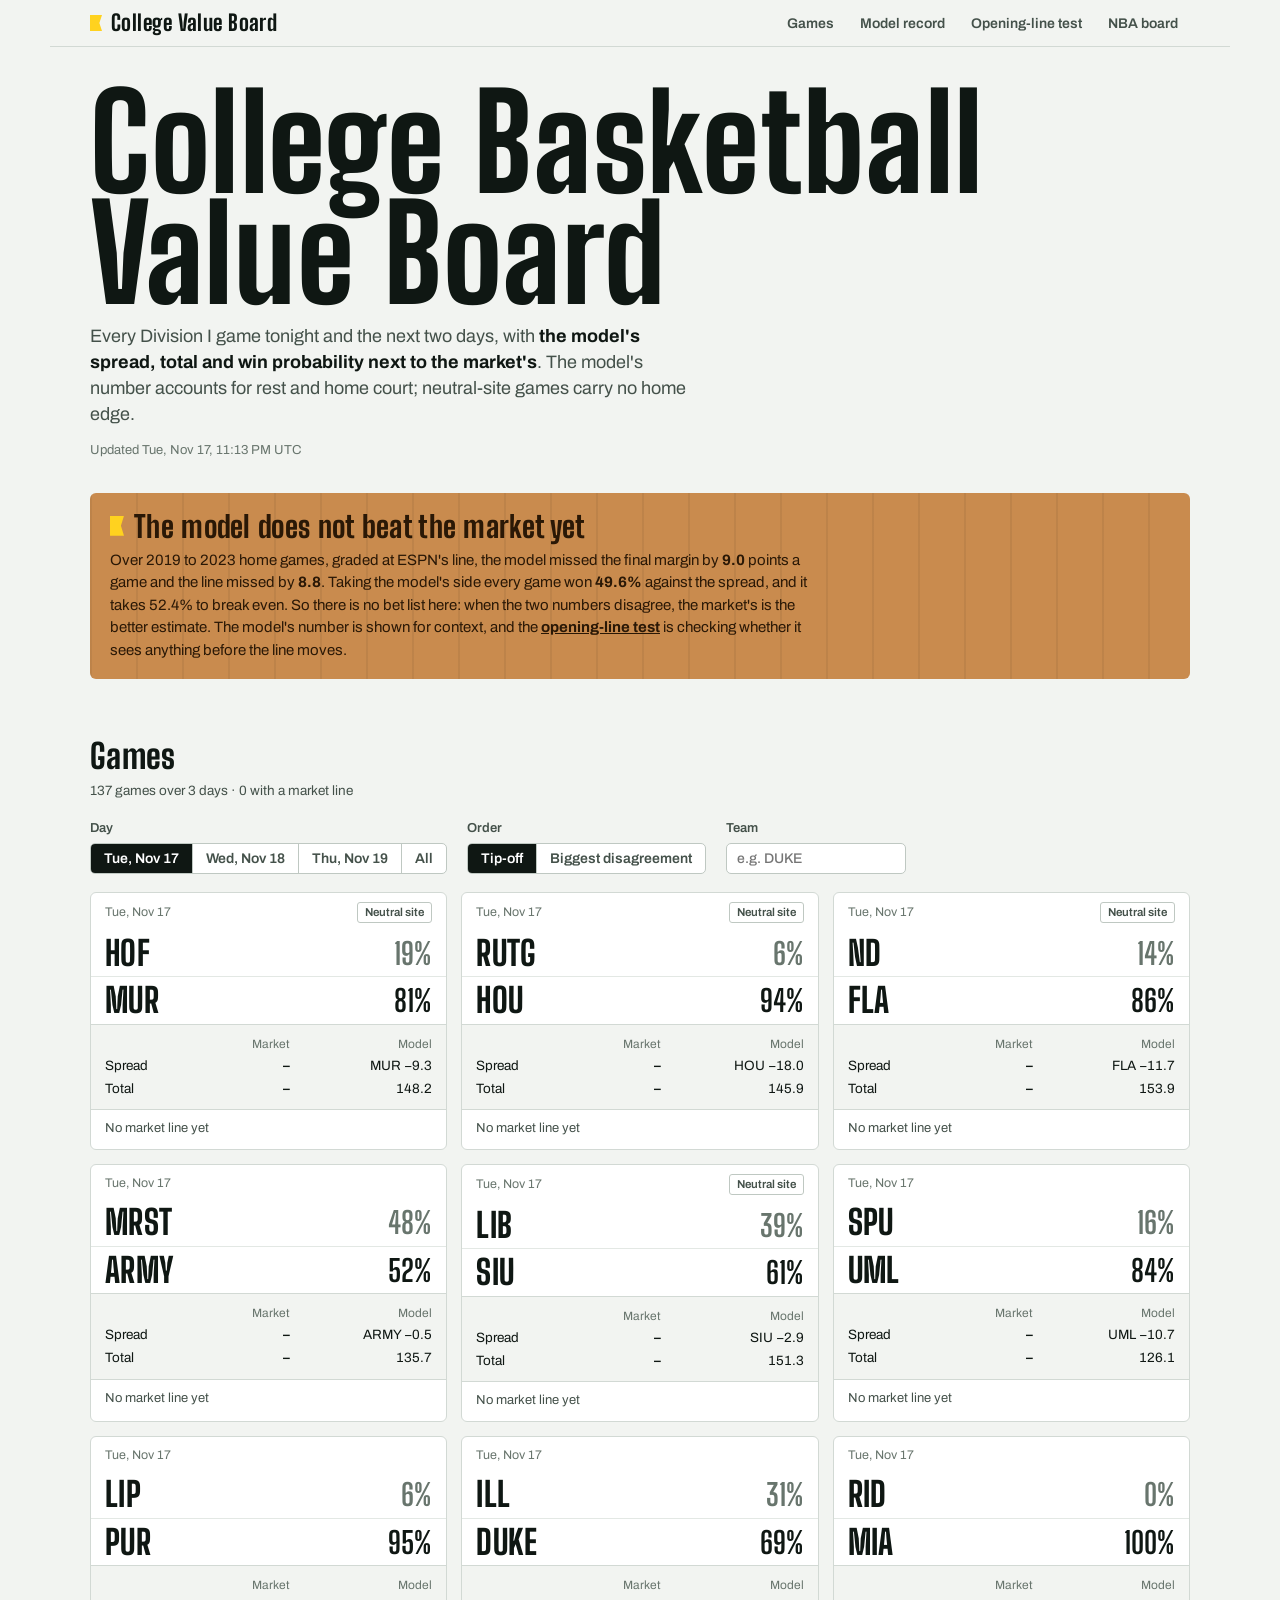
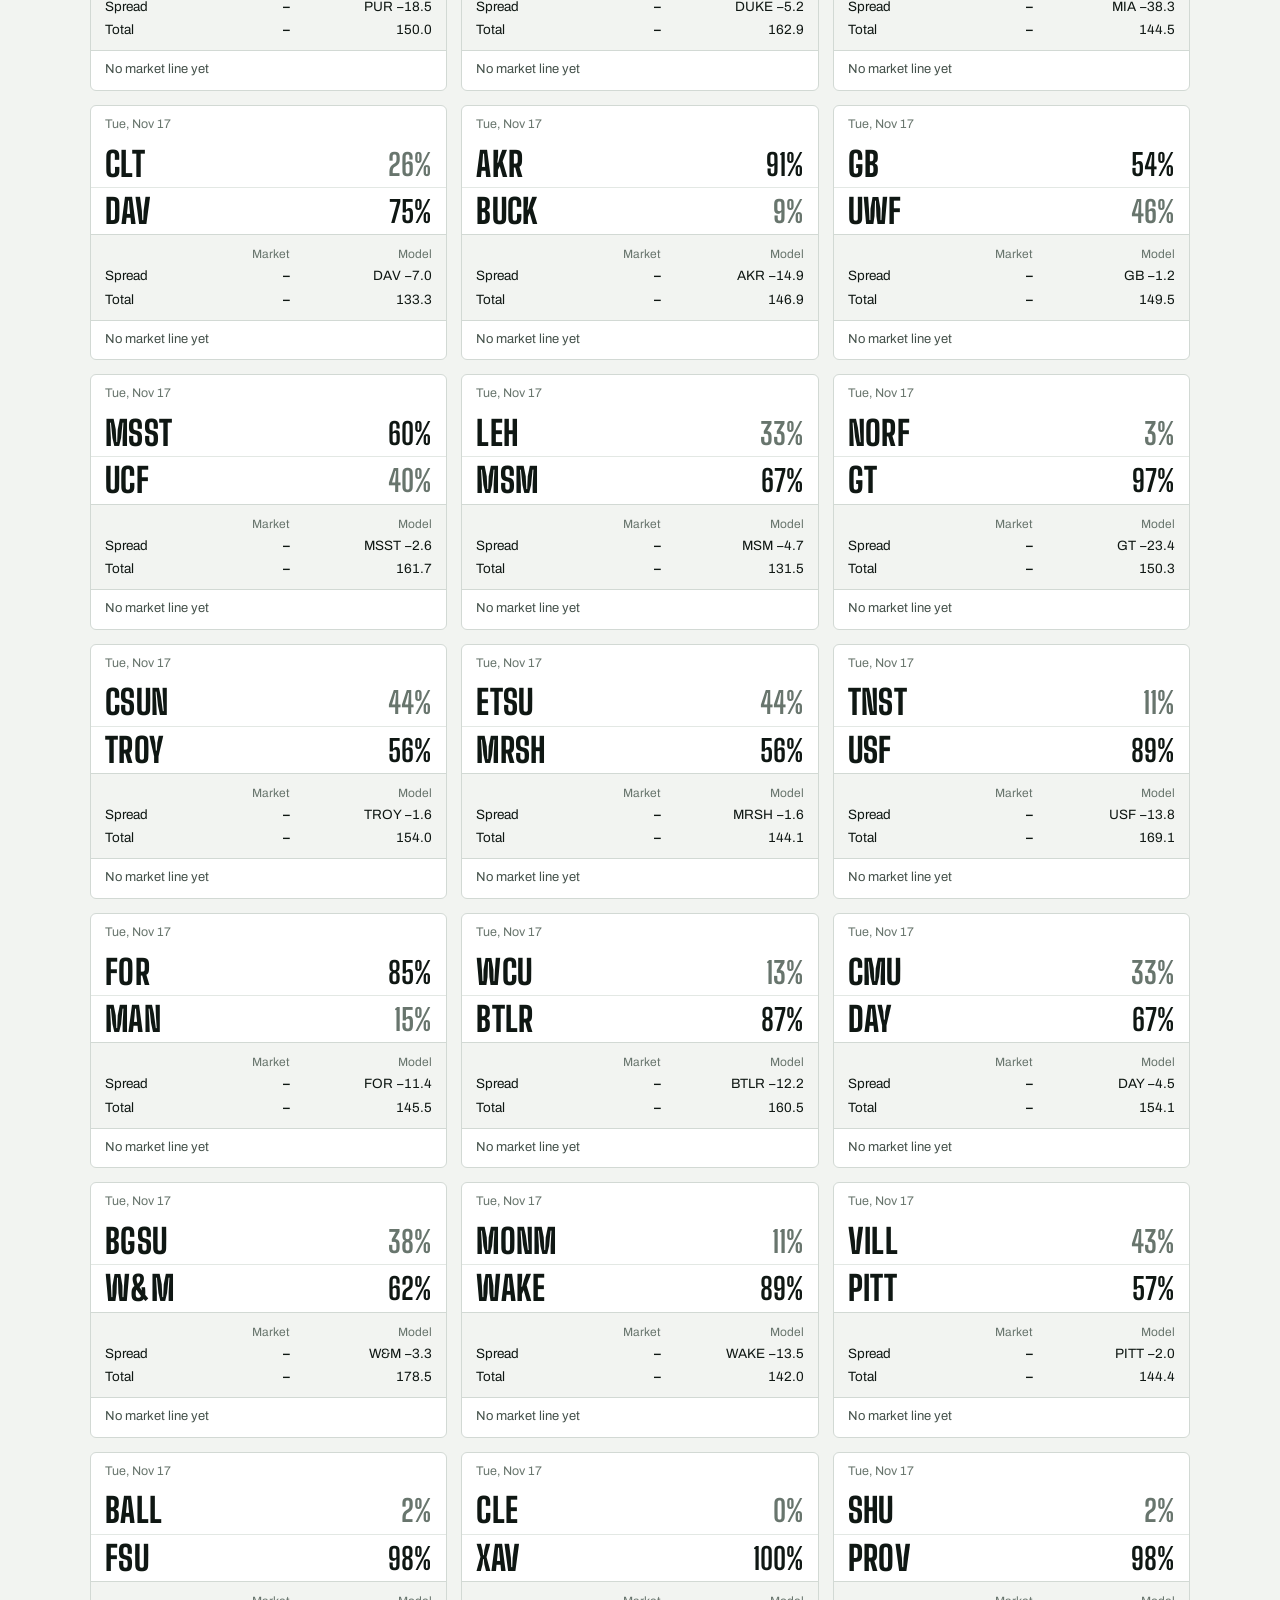
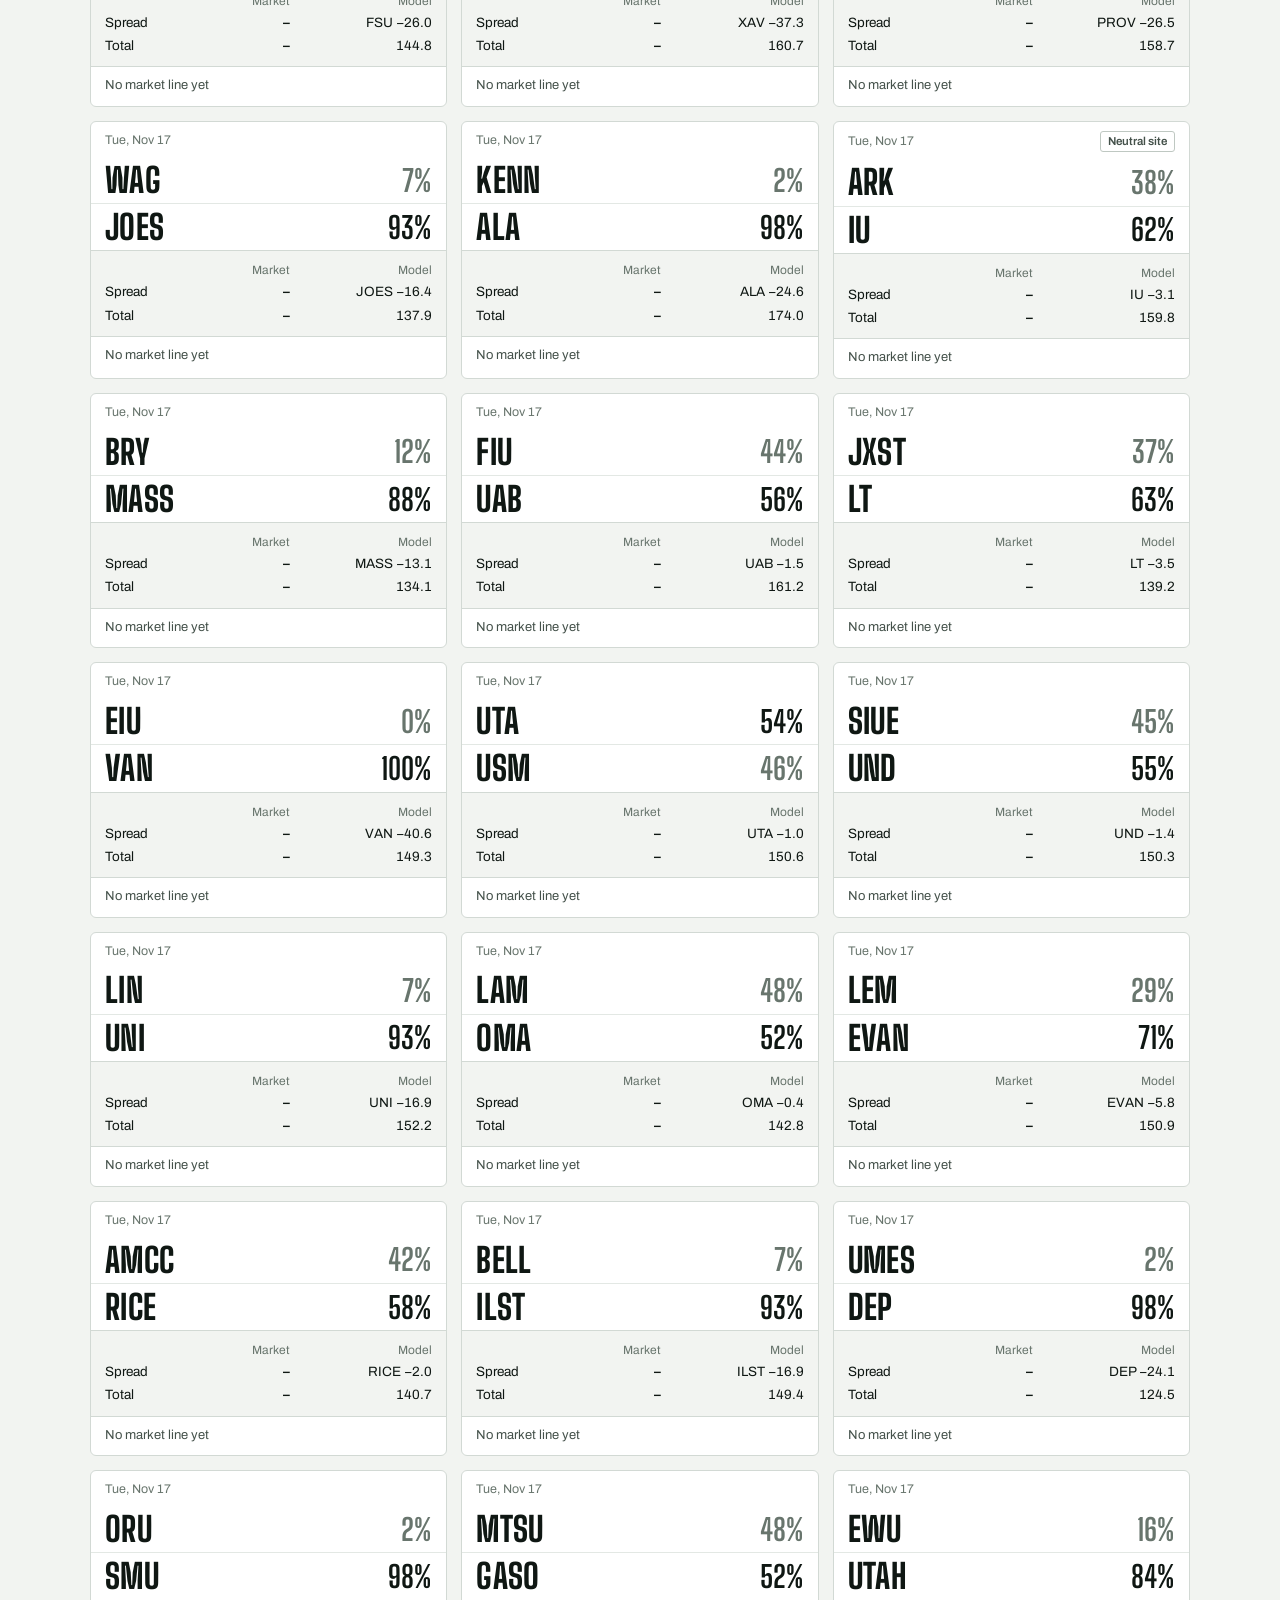
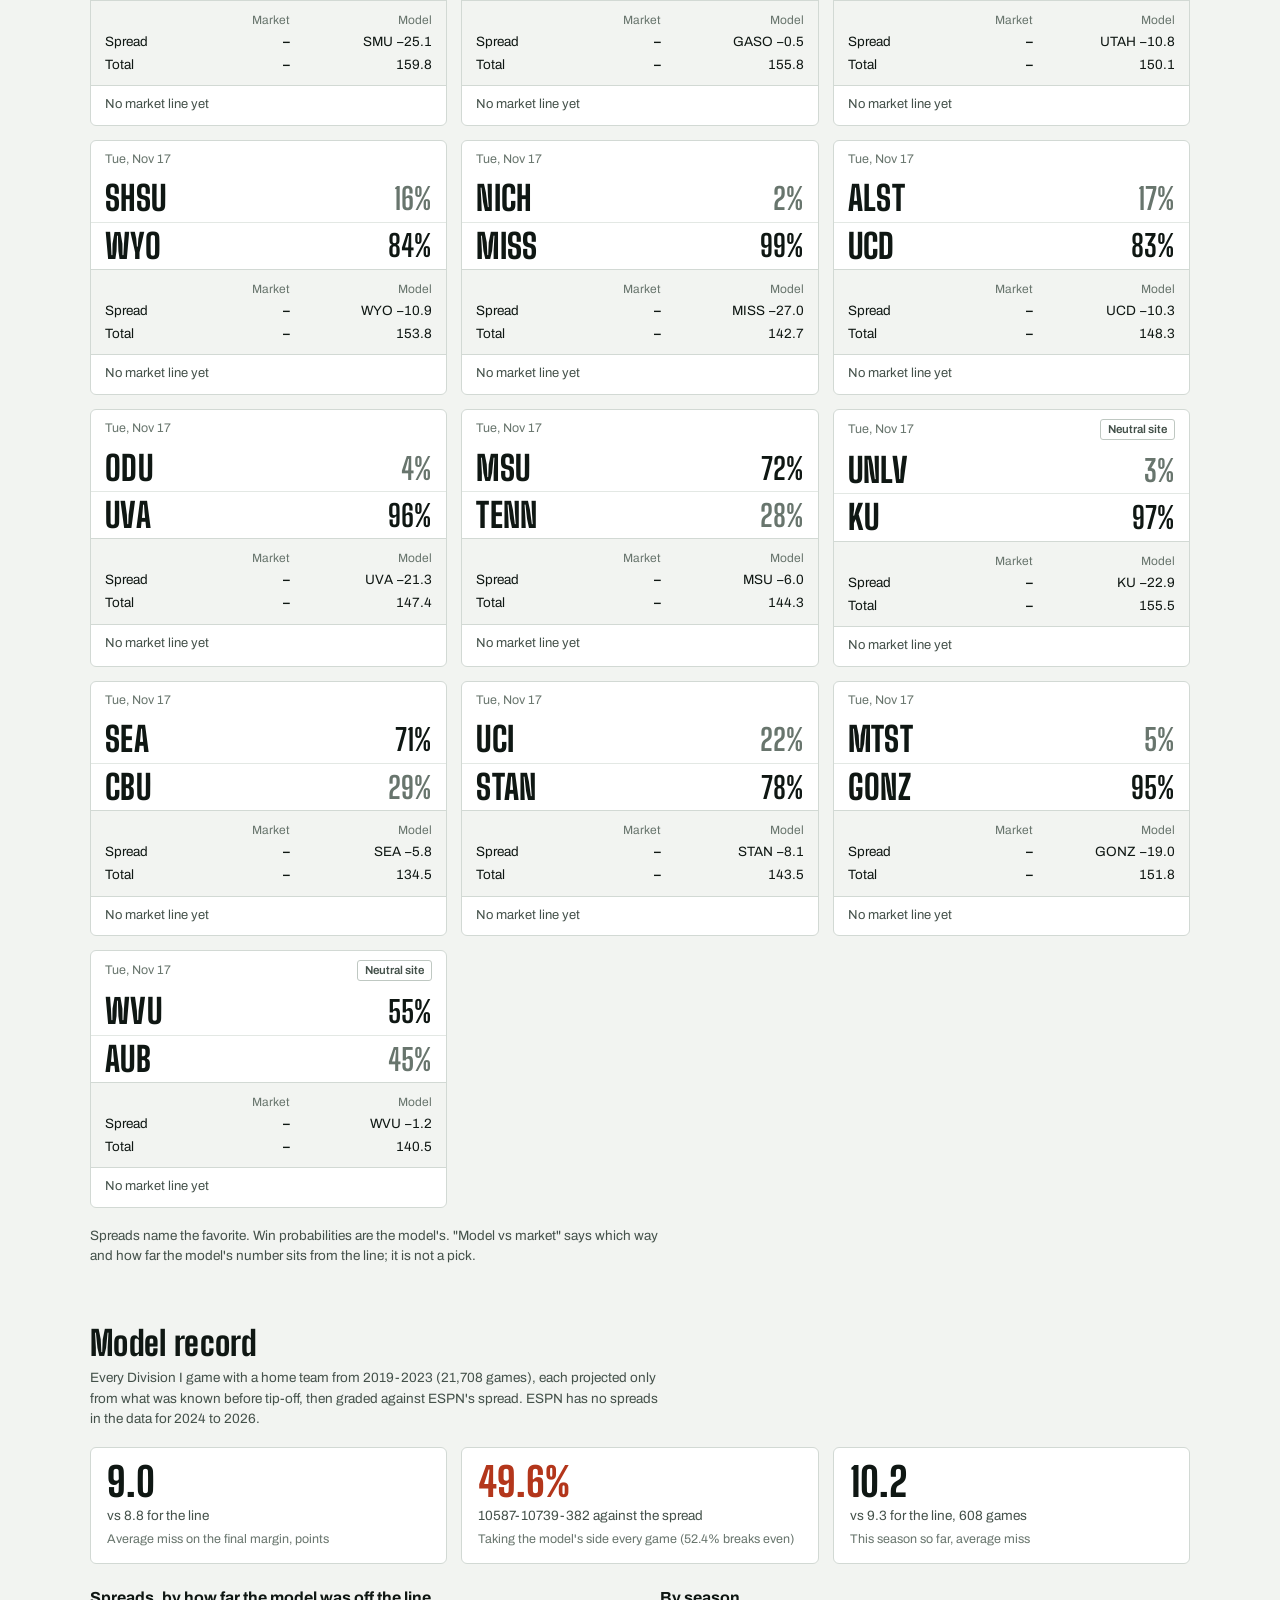
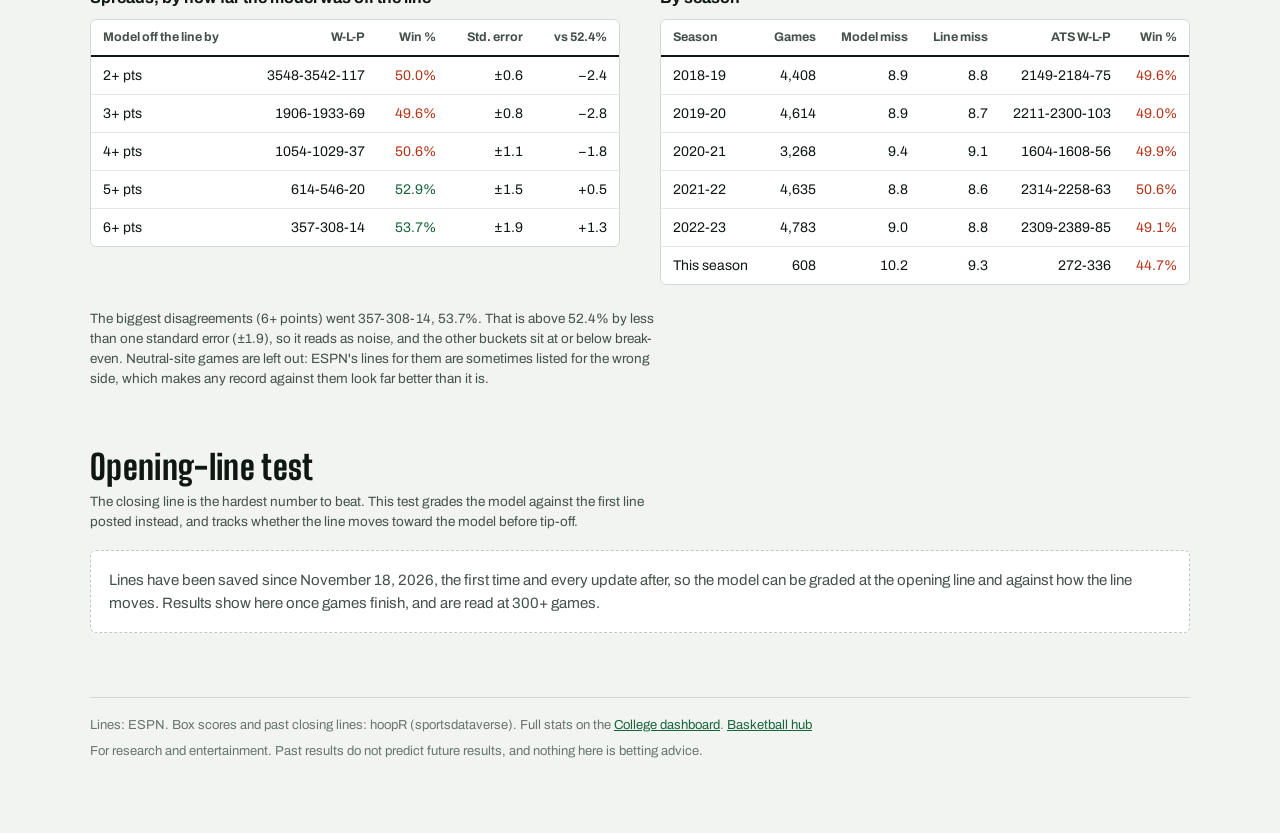
==== docs/cbb/index.html @ a55aab4a "Add the basketball value board: hub plus NBA and college boards Built from the model feeds, backtest" ====
<!doctype html>
<html lang="en">
<head>
<meta charset="utf-8">
<meta name="viewport" content="width=device-width, initial-scale=1, viewport-fit=cover">
<title>College Basketball Value Board</title>
<meta name="description" content="Every Division I game tonight and the next two days, with the model's spread, total and win probability next to the market's, and a graded record of how the model has done.">
<link rel="preconnect" href="https://fonts.googleapis.com">
<link rel="preconnect" href="https://fonts.gstatic.com" crossorigin>
<link rel="stylesheet" href="https://fonts.googleapis.com/css2?family=Archivo:wdth,wght@62..125,400..800&family=Big+Shoulders+Display:wght@500..900&display=swap">
<link rel="stylesheet" href="../board.css">
</head>
<body>
<div class="wrap">
  <div class="bar">
    <a class="brand" href="../../"><i aria-hidden="true"></i>College Value Board</a>
    <nav class="sections" aria-label="Sections"><ul>
      <li><a href="#games">Games</a></li>
      
      <li><a href="#model">Model record</a></li>
      <li><a href="#openers">Opening-line test</a></li>
      <li><a href="../nba/">NBA board</a></li>
    </ul></nav>
  </div>

  <header class="top">
    <h1>College Basketball<br>Value Board</h1>
    <p class="lede">Every Division I game tonight and the next two days, with <strong>the model's spread, total and win probability next to the market's</strong>. The model's number accounts for rest and home court; neutral-site games carry no home edge.</p>
    <p class="stamp" id="stamp"></p>
  </header>

  <main>
  <aside class="caveat" aria-labelledby="cv-h">
    <h2 id="cv-h">The model does not beat the market yet</h2>
    <p>Over 2019 to 2023 home games, graded at ESPN's line, the model missed the final margin by <b id="cv-model">–</b> points a game and the line missed by <b id="cv-close">–</b>. Taking the model's side every game won <b id="cv-ats">–</b> against the spread, and it takes 52.4% to break even. So there is no bet list here: when the two numbers disagree, the market's is the better estimate. The model's number is shown for context, and the <a href="#openers">opening-line test</a> is checking whether it sees anything before the line moves.</p>
  </aside>

  <section id="games">
    <div class="section-head">
      <h2>Games</h2>
      <p class="counts" id="games-counts"></p>
    </div>
    <div class="filters">
      <div class="field-label">Day<div class="seg" id="day-seg"></div></div>
      <div class="field-label">Order<div class="seg" id="sort-seg"><button type="button" data-sort="time">Tip-off</button><button type="button" data-sort="gap">Biggest disagreement</button></div></div>
      <label class="field-label">Team<input class="search" id="team-q" type="search" placeholder="e.g. DUKE" autocomplete="off"></label>
    </div>
    <div id="games-body"><p class="empty">Loading…</p></div>
    <p class="note">Spreads name the favorite. Win probabilities are the model's. "Model vs market" says which way and how far the model's number sits from the line; it is not a pick.</p>
  </section>

  <section id="model">
    <div class="section-head"><h2>Model record</h2><p class="note" id="model-lede"></p></div>
    <div id="model-body"></div>
  </section>

  <section id="openers">
    <div class="section-head"><h2>Opening-line test</h2><p class="note">The closing line is the hardest number to beat. This test grades the model against the first line posted instead, and tracks whether the line moves toward the model before tip-off.</p></div>
    <div id="openers-body"></div>
  </section>
  </main>

  <footer class="site">
    <p>Lines: ESPN. Box scores and past closing lines: hoopR (sportsdataverse). Full stats on the <a href="https://rhyman7.github.io/cbb/">College dashboard</a>. <a href="https://rhyman7.github.io/basketball/">Basketball hub</a></p>
    <p>For research and entertainment. Past results do not predict future results, and nothing here is betting advice.</p>
  </footer>
</div>
<script>window.LEAGUE = "cbb";</script>
<script src="../board.js"></script>
</body>
</html>
---- docs/board.css ----
/* Basketball value boards. Same tokens, type and layout as the football value boards
   (rhyman7/fb-value-board site/template.html), with the hardwood standing in for the turf. */
:root {
  --page: #f2f4f1;  --surface: #ffffff;  --raised: #e7ebe7;
  --ink: #0f1713;   --ink-2: #44514a;    --ink-3: #68756d;
  --grid: #e3e8e4;  --axis: #bfc8c2;     --rule: #d2d9d4;
  --flag: #ffd21f;  --flag-ink: #241d00; --link: #17643b;
  --wood: #c98b4e;  --wood-ink: #2a1806;
  --good: #17643b;  --bad: #b3361b;
  --focus: #17643b;
  --display: "Big Shoulders Display", "Archivo", "Arial Narrow", sans-serif;
  --sans: "Archivo", "Helvetica Neue", Arial, system-ui, sans-serif;
  --gutter: clamp(16px, 4vw, 40px);
}
@media (prefers-color-scheme: dark) {
  :root:not([data-theme="light"]) {
    --page: #0a0e0c;  --surface: #121815;  --raised: #1d2621;
    --ink: #eef3ef;   --ink-2: #b3bfb8;    --ink-3: #85938b;
    --grid: #222c26;  --axis: #3a463f;     --rule: #29342d;
    --flag: #ffd21f;  --flag-ink: #241d00; --link: #74d19b;
    --wood: #a86f38;  --wood-ink: #1c0f03;
    --good: #74d19b;  --bad: #f08a6c;
    --focus: #ffd21f;
    color-scheme: dark;
  }
}
:root[data-theme="dark"] {
  --page: #0a0e0c;  --surface: #121815;  --raised: #1d2621;
  --ink: #eef3ef;   --ink-2: #b3bfb8;    --ink-3: #85938b;
  --grid: #222c26;  --axis: #3a463f;     --rule: #29342d;
  --flag: #ffd21f;  --flag-ink: #241d00; --link: #74d19b;
  --wood: #a86f38;  --wood-ink: #1c0f03;
  --good: #74d19b;  --bad: #f08a6c;
  --focus: #ffd21f;
  color-scheme: dark;
}
*, *::before, *::after { box-sizing: border-box; }
[hidden] { display: none !important; }
body { margin: 0; background: var(--page); color: var(--ink); font: 400 15px/1.5 var(--sans); -webkit-font-smoothing: antialiased; }
.wrap { max-width: 1180px; margin-inline: auto; padding-inline: var(--gutter); padding-block: 0 72px; }
h1, h2, h3, p, ol, ul, figure { margin: 0; }
a { color: var(--link); }
:focus-visible { outline: 2px solid var(--focus); outline-offset: 2px; border-radius: 3px; }

h1 { font: 800 clamp(56px, 12vw, 132px)/0.84 var(--display); letter-spacing: 0.005em; }
h2 { font: 800 34px/1 var(--display); letter-spacing: 0.01em; text-wrap: balance; }
h3 { font-size: 16px; line-height: 1.3; font-weight: 700; }
.lede { font-size: 18px; line-height: 1.45; max-width: 60ch; color: var(--ink-2); }
.lede strong { color: var(--ink); font-weight: 700; }
.note { font-size: 13.5px; line-height: 1.5; color: var(--ink-2); max-width: 72ch; }
.muted { color: var(--ink-3); }
.stamp { font-size: 13px; color: var(--ink-3); }

/* ---- top bar ---- */
.bar { position: sticky; top: env(safe-area-inset-top, 0px); z-index: 5; background: var(--page); border-bottom: 1px solid var(--rule);
  margin-inline: calc(-1 * var(--gutter)); padding-inline: var(--gutter); display: flex; align-items: stretch; justify-content: space-between; gap: 0 24px; flex-wrap: wrap; }
.brand { display: inline-flex; align-items: center; gap: 9px; padding-block: 12px; font: 800 22px/1 var(--display); letter-spacing: 0.02em; color: var(--ink); text-decoration: none; }
.brand i { width: 12px; height: 16px; background: var(--flag); display: block; clip-path: polygon(0 0, 100% 0, 78% 50%, 100% 100%, 0 100%); }
nav.sections { display: flex; overflow-x: auto; min-width: 0; max-width: 100%; }
@media (max-width: 760px) { nav.sections { flex: 1 1 100%; margin-inline: calc(-1 * var(--gutter)); padding-inline: calc(var(--gutter) - 12px); max-width: none; width: calc(100% + 2 * var(--gutter)); } }
nav.sections ul { list-style: none; display: flex; gap: 2px; padding: 0; margin: 0; white-space: nowrap; }
nav.sections a { display: flex; align-items: center; height: 100%; padding: 12px 12px 9px; color: var(--ink-2); text-decoration: none; font-weight: 600; font-size: 14px; border-bottom: 3px solid transparent; }
nav.sections a:hover { color: var(--ink); border-bottom-color: var(--axis); }

header.top { display: grid; gap: 14px; padding-block: 40px 4px; }
@media (max-width: 760px) { header.top { padding-top: 28px; } }

main { display: grid; grid-template-columns: minmax(0, 1fr); gap: 60px; padding-top: 28px; }
section { display: grid; grid-template-columns: minmax(0, 1fr); gap: 18px; scroll-margin-top: 64px; min-width: 0; }
.section-head { display: grid; gap: 8px; }

/* ---- the warning: the one loud element ---- */
.caveat { background: var(--wood); color: var(--wood-ink); border-radius: 6px; padding: 18px 20px; display: grid; gap: 8px;
  background-image: repeating-linear-gradient(90deg, rgb(0 0 0 / 0.06) 0 2px, transparent 2px 46px); }
.caveat h2 { font-size: 30px; display: flex; align-items: center; gap: 10px; }
.caveat h2::before { content: ""; width: 14px; height: 20px; background: var(--flag); clip-path: polygon(0 0, 100% 0, 78% 50%, 100% 100%, 0 100%); flex: none; }
.caveat p { font-size: 15px; line-height: 1.5; max-width: 78ch; }
.caveat a { color: inherit; font-weight: 700; }

/* ---- controls ---- */
.filters { display: flex; flex-wrap: wrap; gap: 12px 20px; align-items: end; }
.field-label { display: grid; gap: 4px; font-size: 13px; color: var(--ink-2); font-weight: 600; }
.seg { display: inline-flex; flex-wrap: wrap; border: 1px solid var(--axis); border-radius: 5px; overflow: hidden; background: var(--surface); }
.seg button { font: 600 14px var(--sans); color: var(--ink-2); background: transparent; border: 0; padding: 7px 13px; cursor: pointer; }
.seg button + button { border-left: 1px solid var(--axis); }
.seg button[aria-pressed="true"] { background: var(--ink); color: var(--surface); }
.seg button:hover:not([aria-pressed="true"]) { background: var(--raised); color: var(--ink); }
input.search { font: 500 14px var(--sans); color: var(--ink); background: var(--surface); border: 1px solid var(--axis); border-radius: 5px; padding: 7px 10px; width: 180px; }
.counts { font-size: 13.5px; color: var(--ink-2); }

/* ---- game cards, built like a score bug ---- */
.cards { display: grid; grid-template-columns: repeat(auto-fill, minmax(min(100%, 300px), 1fr)); gap: 14px; }
.bug { display: grid; align-content: start; background: var(--surface); border: 1px solid var(--rule); border-radius: 6px; overflow: hidden; }
.bug-top { display: flex; justify-content: space-between; align-items: center; gap: 8px; padding: 9px 14px 7px; font-size: 12.5px; color: var(--ink-3); }
.bug-team { display: grid; grid-template-columns: auto 1fr auto; align-items: center; column-gap: 11px; padding: 7px 14px; }
.bug-team + .bug-team { border-top: 1px solid var(--grid); }
.bug-team .code { font: 800 34px/0.95 var(--display); letter-spacing: 0.01em; }
.bug-team .rec { font-size: 13px; color: var(--ink-3); }
.bug-team .win { font: 700 30px/0.95 var(--display); color: var(--ink-3); font-variant-numeric: tabular-nums; }
.bug-team.fav .win { color: var(--ink); }
.bug-lines { display: grid; grid-template-columns: auto 1fr 1fr; gap: 3px 14px; font-size: 13.5px; font-variant-numeric: tabular-nums; padding: 10px 14px; border-top: 1px solid var(--rule); background: var(--page); }
.bug-lines .h { color: var(--ink-3); font-size: 12px; }
.bug-lines .r { text-align: right; } .bug-lines .b { font-weight: 700; }
.bug-foot { display: grid; gap: 4px; font-size: 13px; padding: 9px 14px 10px; border-top: 1px solid var(--rule); color: var(--ink-2); }
.bug-foot .out { color: var(--ink-3); }
.tag { display: inline-block; padding: 1px 7px; border: 1px solid var(--axis); border-radius: 3px; font-size: 11.5px; font-weight: 600; color: var(--ink-2); white-space: nowrap; }
.empty { padding: 18px; background: var(--surface); border: 1px dashed var(--axis); border-radius: 6px; color: var(--ink-2); }

/* ---- stat tiles ---- */
.tiles { display: grid; grid-template-columns: repeat(auto-fit, minmax(min(100%, 210px), 1fr)); gap: 14px; }
.tile { background: var(--surface); border: 1px solid var(--rule); border-radius: 6px; padding: 14px 16px; display: grid; gap: 4px; align-content: start; }
.tile b { font: 800 40px/1 var(--display); font-variant-numeric: tabular-nums; }
.tile .vs { font-size: 13.5px; color: var(--ink-2); }
.tile .lab { font-size: 12.5px; color: var(--ink-3); }
.below { color: var(--bad); } .above { color: var(--good); }

/* ---- tables ---- */
.tbl-wrap { overflow-x: auto; background: var(--surface); border: 1px solid var(--rule); border-radius: 6px; }
table { border-collapse: collapse; width: 100%; font-size: 14px; font-variant-numeric: tabular-nums; }
th, td { padding: 8px 12px; text-align: right; white-space: nowrap; }
th { font-size: 12.5px; font-weight: 700; color: var(--ink-2); border-bottom: 2px solid var(--ink); }
td { border-bottom: 1px solid var(--grid); }
tr:last-child td { border-bottom: 0; }
th:first-child, td:first-child { text-align: left; }
td.l, th.l { text-align: left; }
td.dim { color: var(--ink-3); }
td.team { font-weight: 700; }
.two { display: grid; grid-template-columns: repeat(auto-fit, minmax(min(100%, 440px), 1fr)); gap: 28px 40px; align-items: start; }
.two > div { display: grid; grid-template-columns: minmax(0, 1fr); gap: 10px; min-width: 0; }

footer.site { margin-top: 64px; padding-top: 18px; border-top: 1px solid var(--rule); display: grid; gap: 6px; font-size: 13px; color: var(--ink-3); }
#model-body, #openers-body, #ratings-body { display: grid; grid-template-columns: minmax(0, 1fr); gap: 24px; }
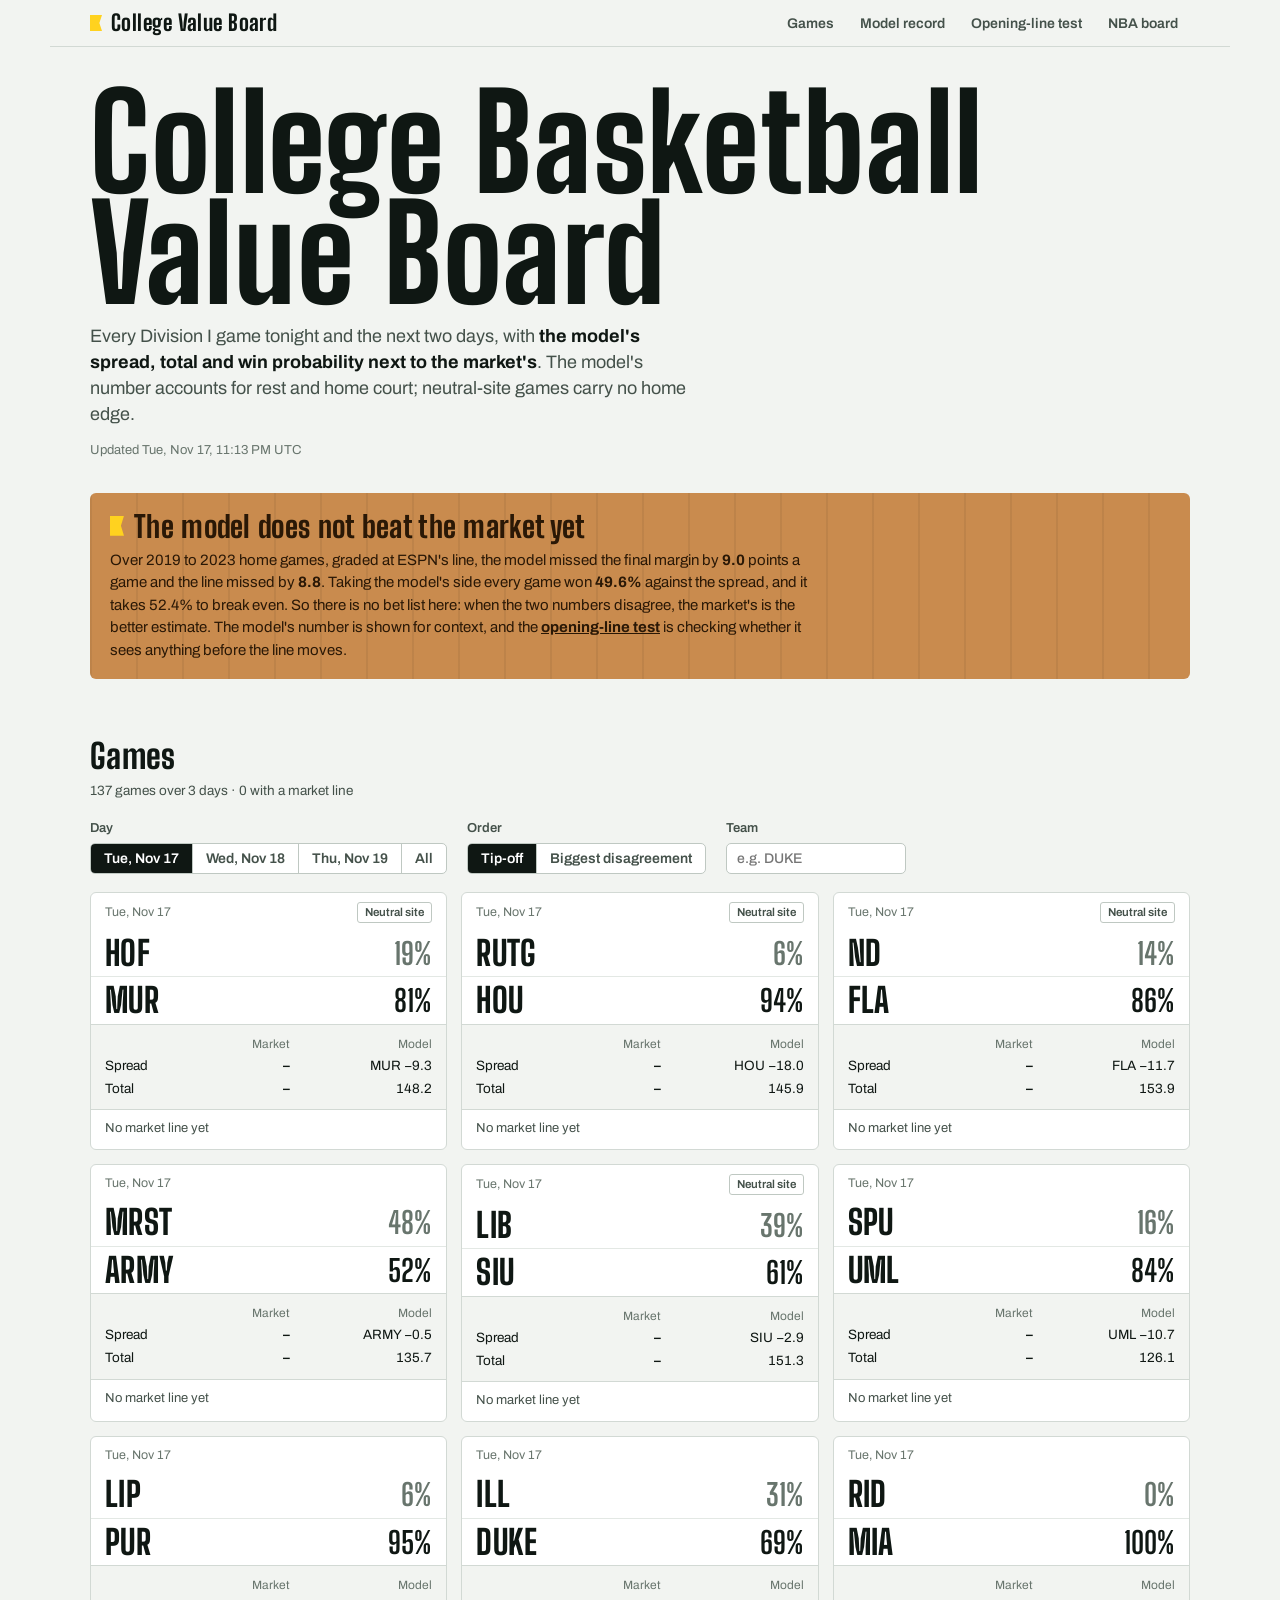
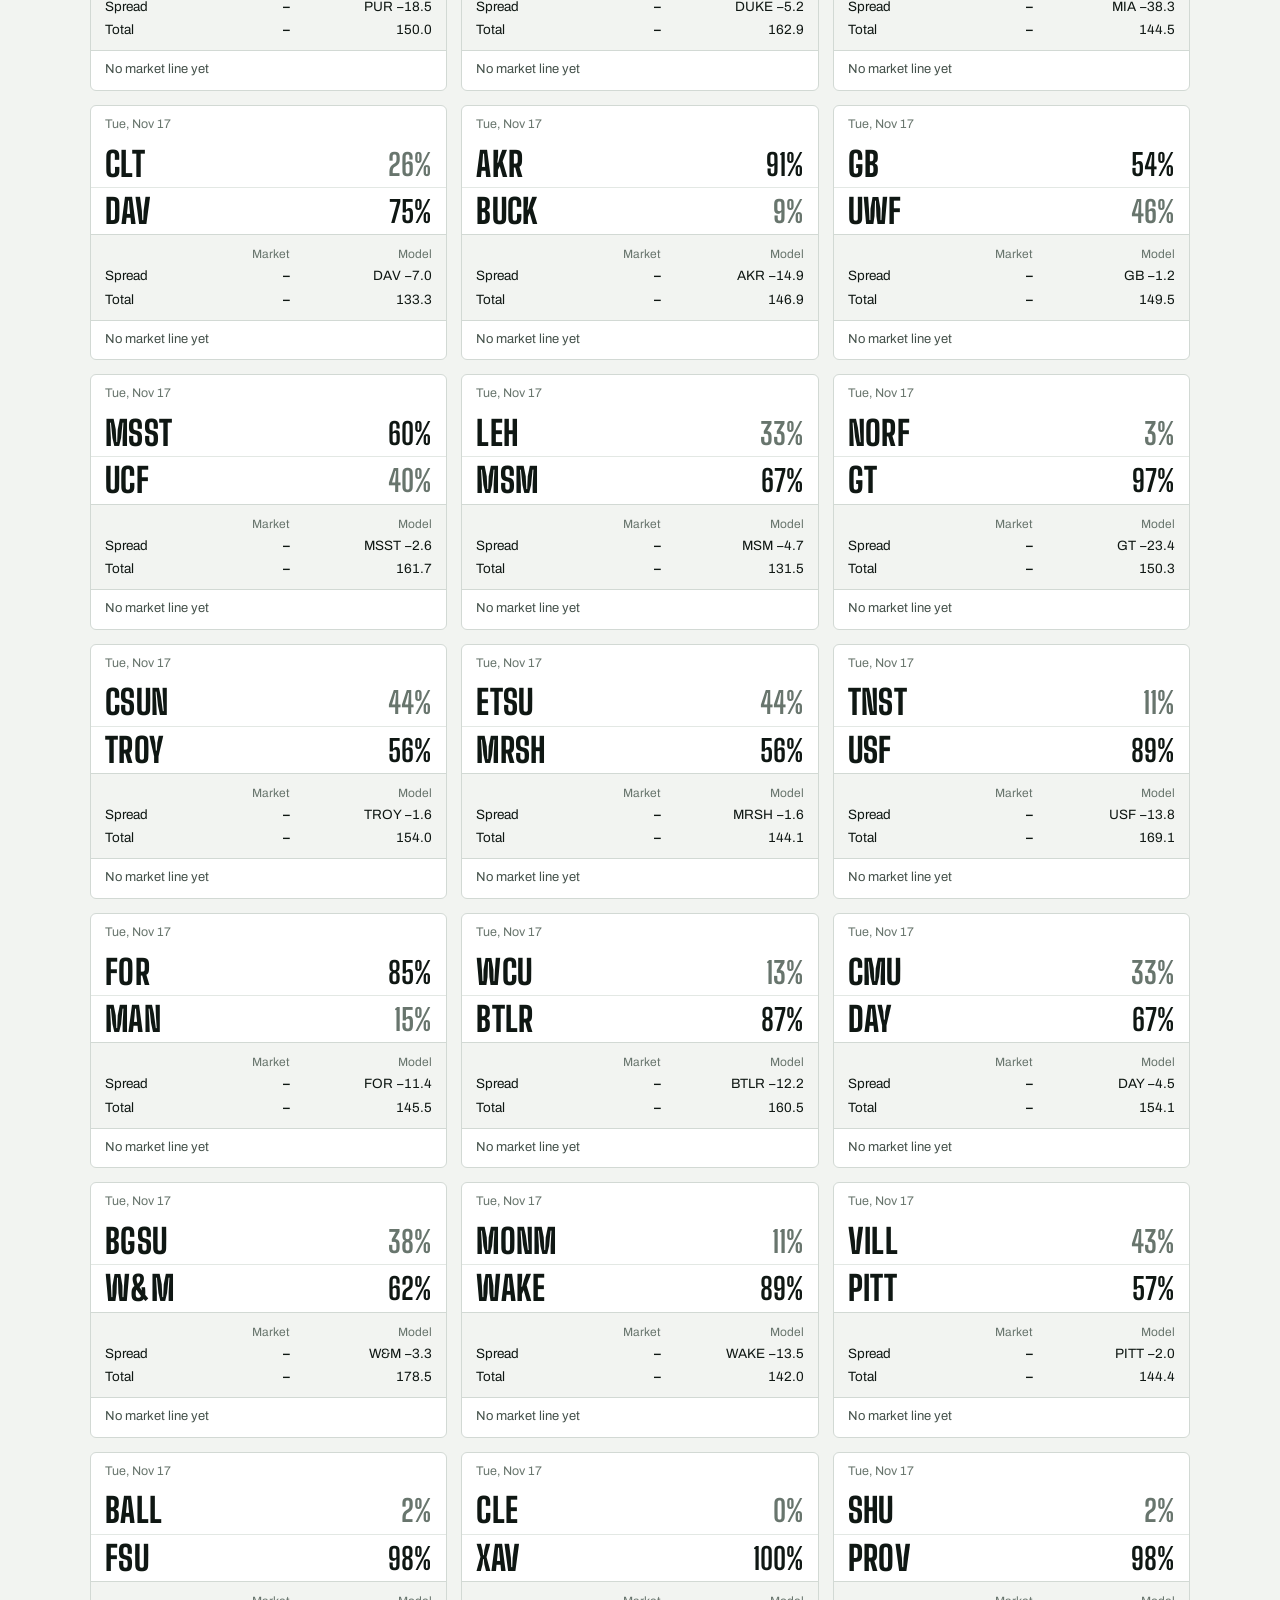
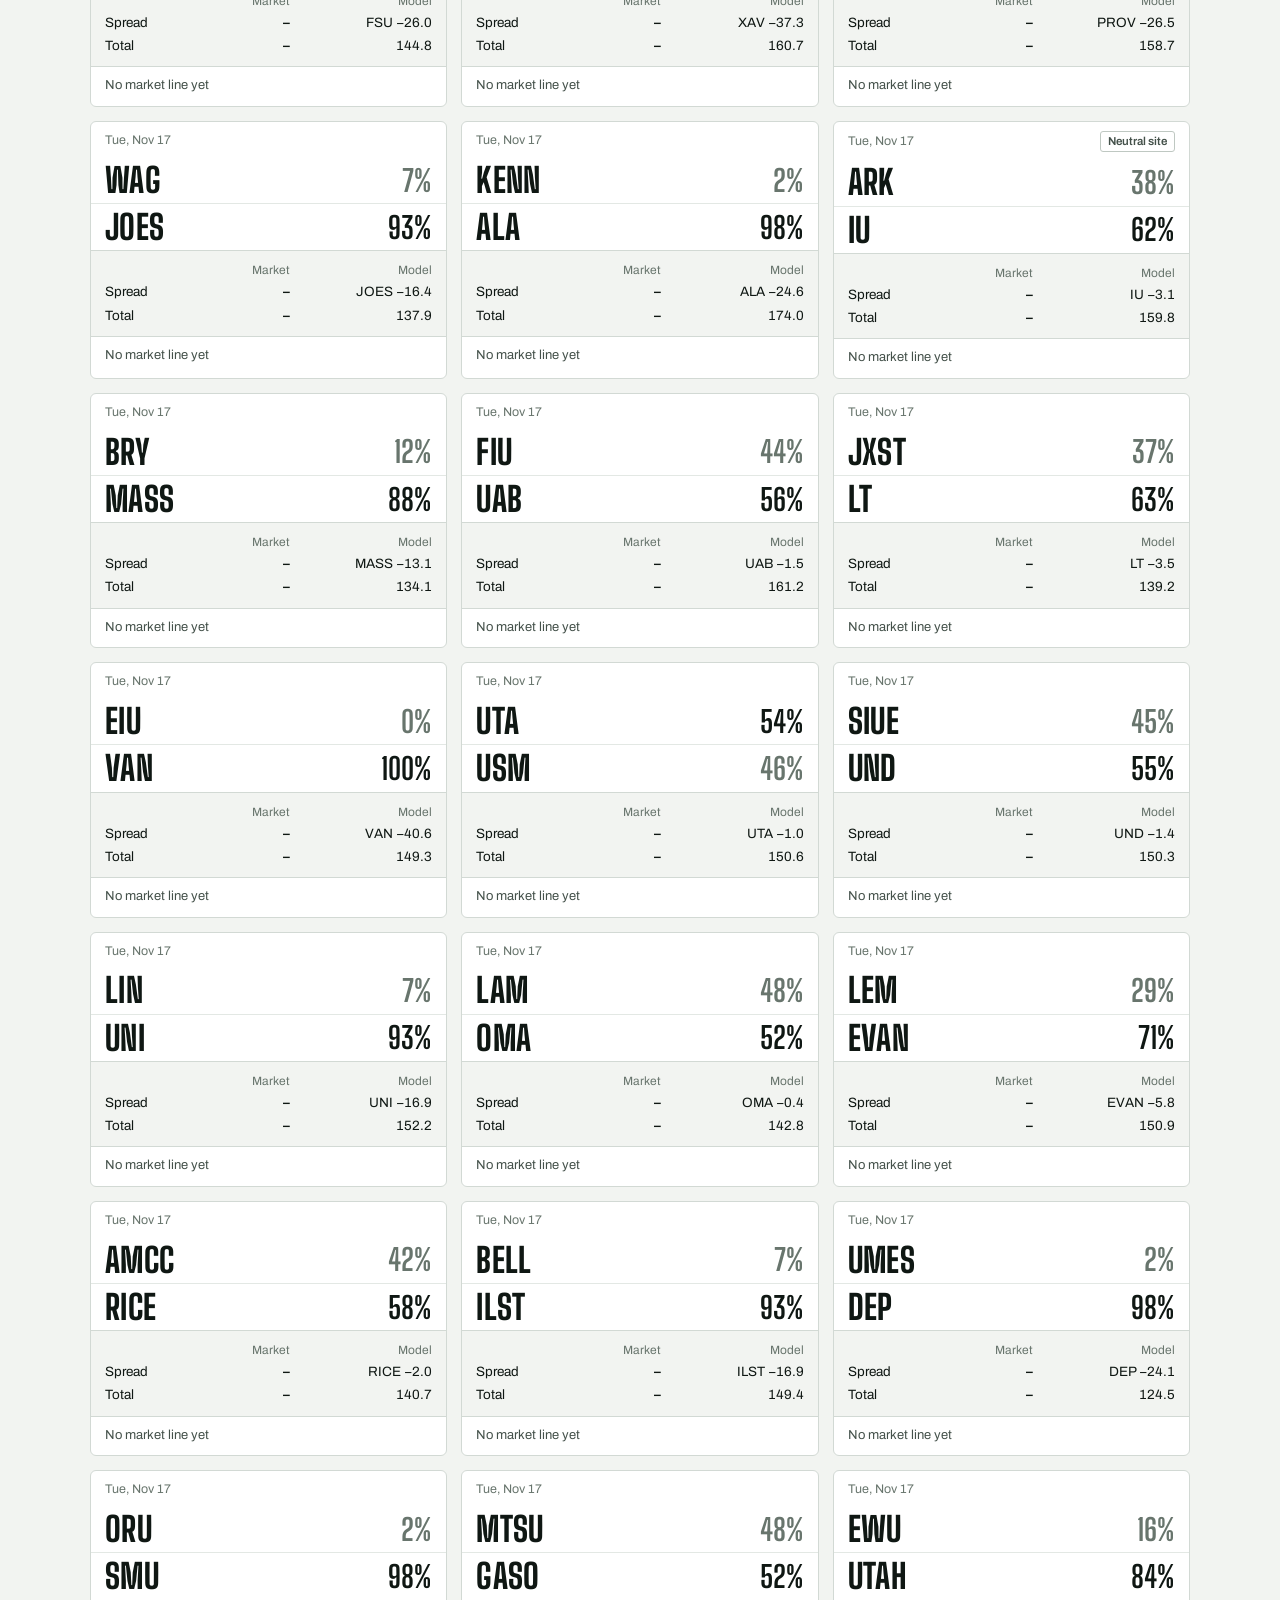
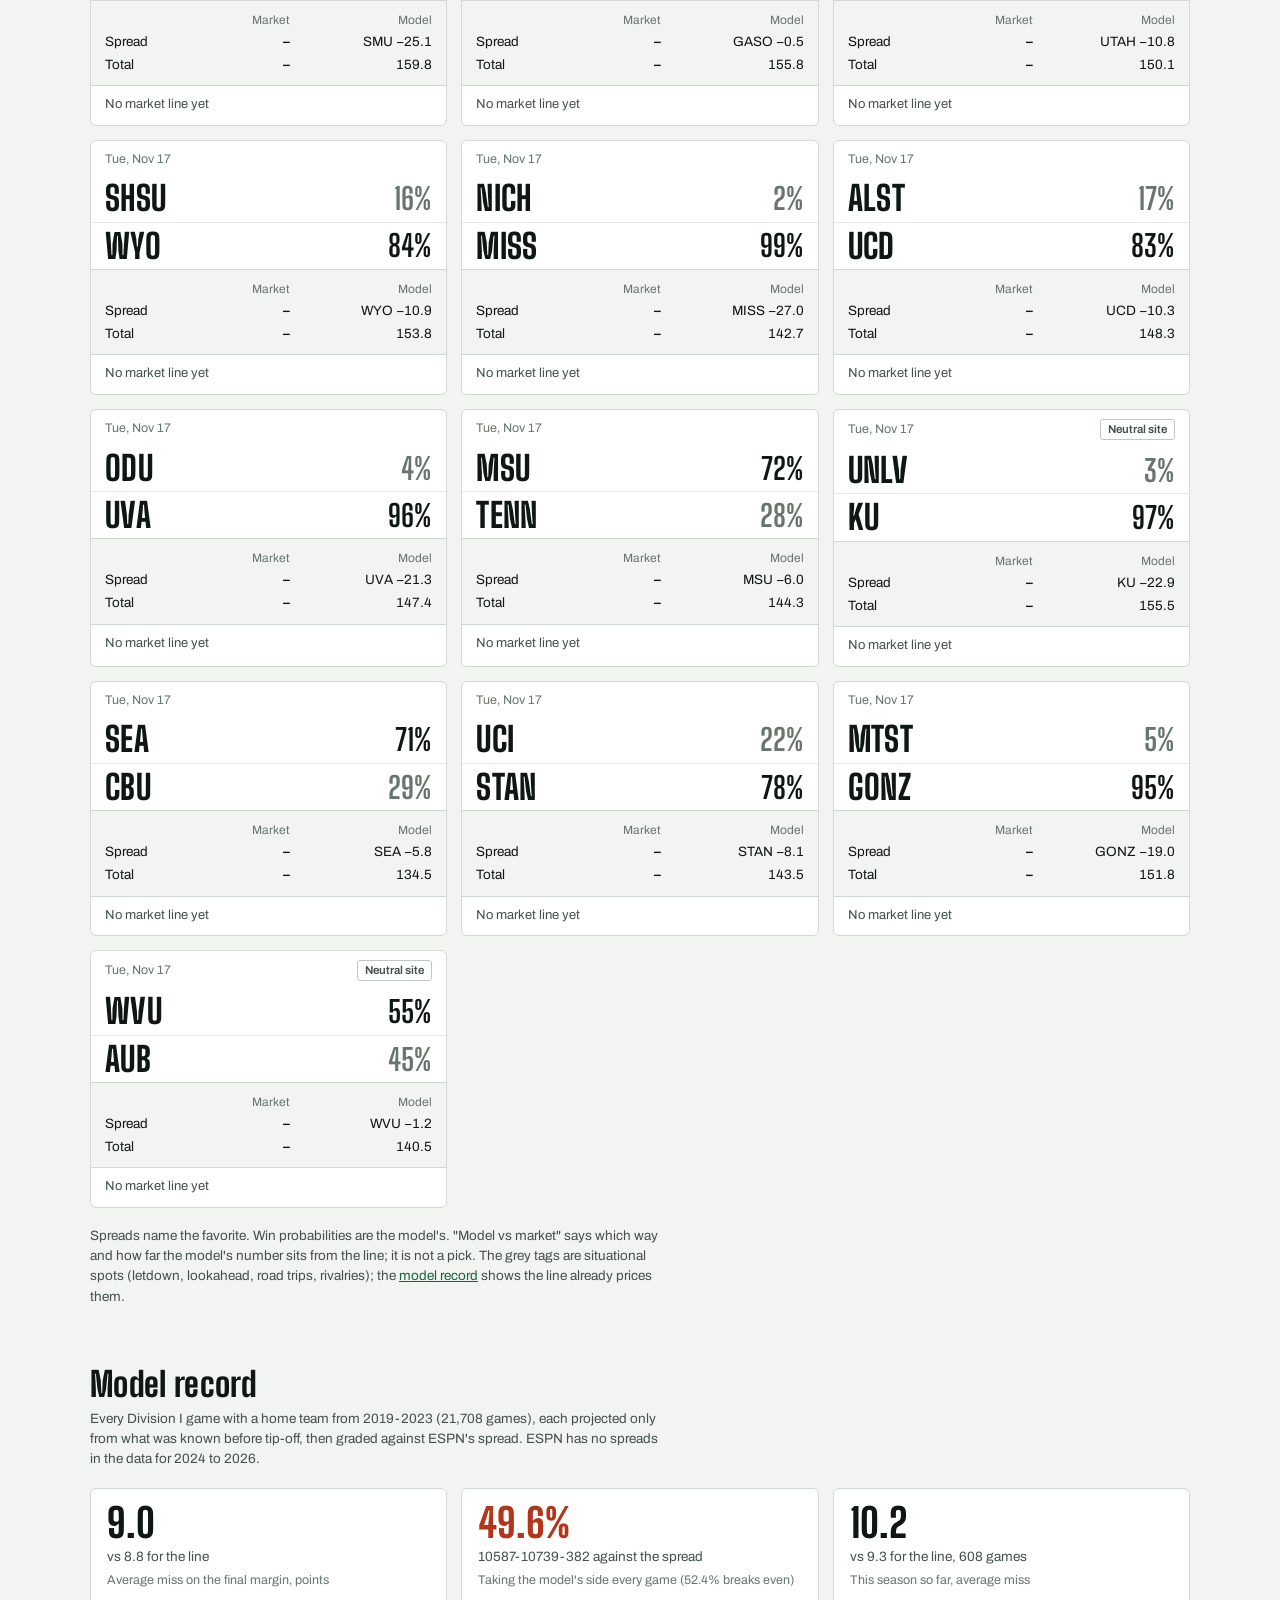
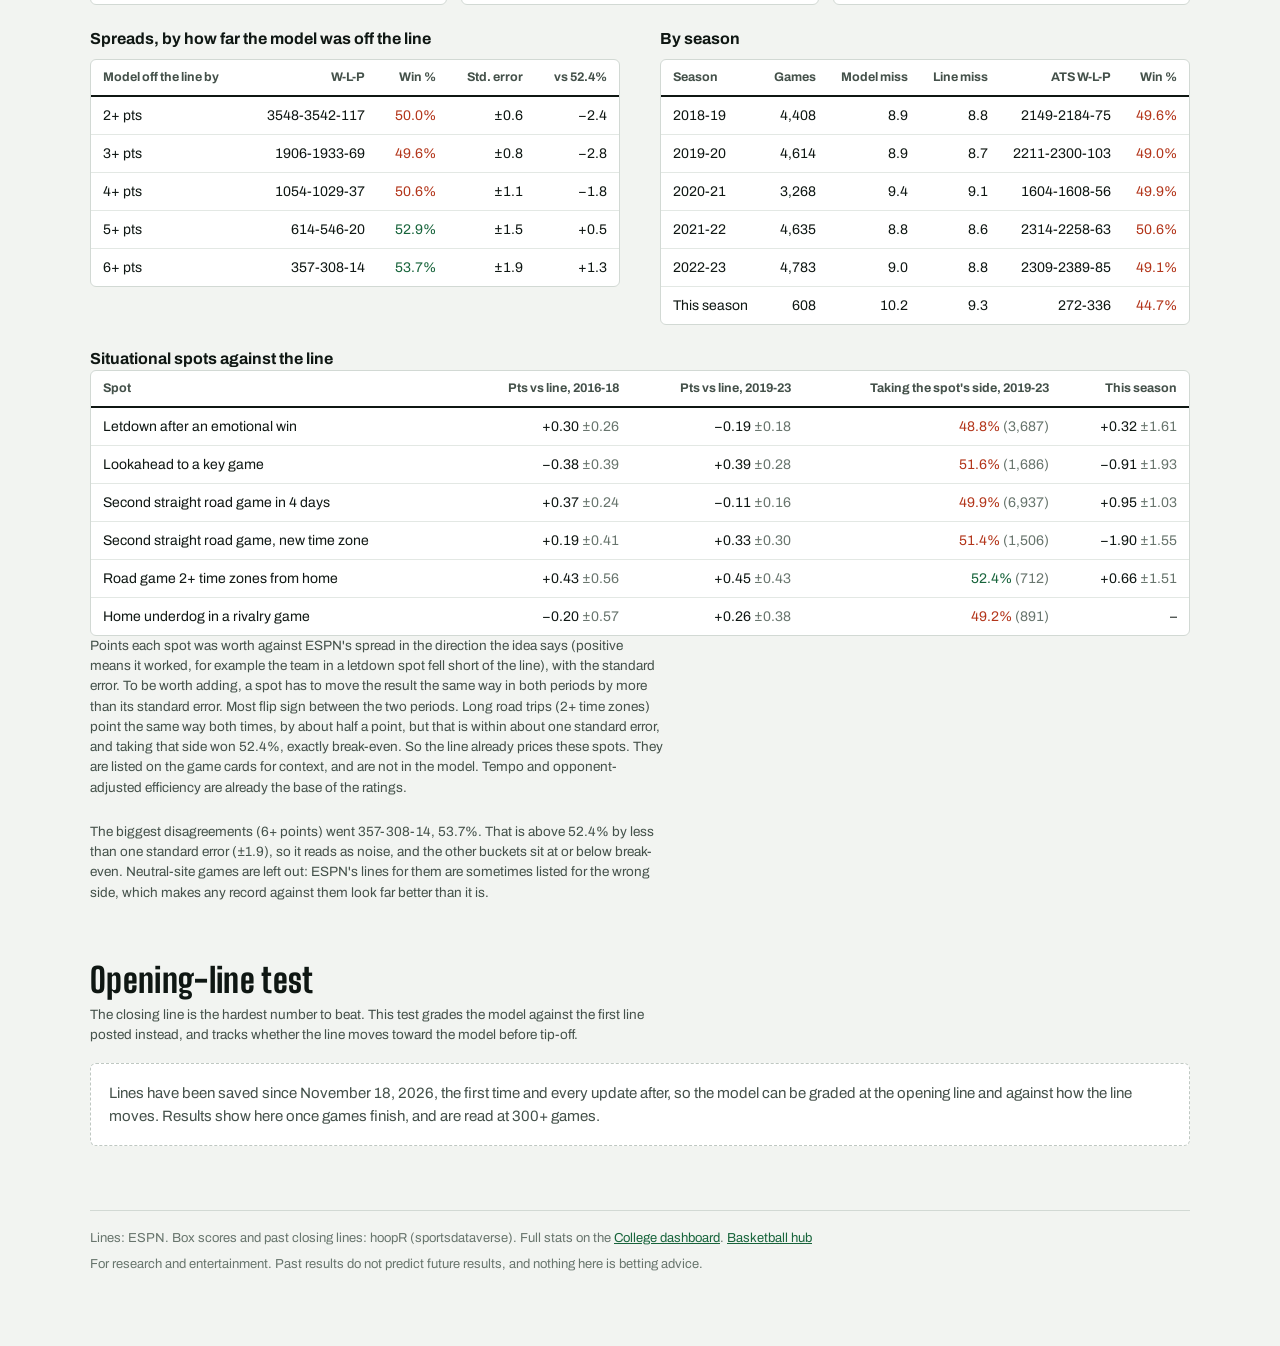
==== commit 7704f993: "Test situational spots for college against the line and show them on the board Letdown, lookahead, b" ====
--- a/docs/cbb/index.html
+++ b/docs/cbb/index.html
@@ -46,7 +46,7 @@
       <label class="field-label">Team<input class="search" id="team-q" type="search" placeholder="e.g. DUKE" autocomplete="off"></label>
     </div>
     <div id="games-body"><p class="empty">Loading…</p></div>
-    <p class="note">Spreads name the favorite. Win probabilities are the model's. "Model vs market" says which way and how far the model's number sits from the line; it is not a pick.</p>
+    <p class="note">Spreads name the favorite. Win probabilities are the model's. "Model vs market" says which way and how far the model's number sits from the line; it is not a pick. The grey tags are situational spots (letdown, lookahead, road trips, rivalries); the <a href="#model">model record</a> shows the line already prices them.</p>
   </section>
 
   <section id="model">
--- a/docs/board.css
+++ b/docs/board.css
@@ -130,3 +130,5 @@
 
 footer.site { margin-top: 64px; padding-top: 18px; border-top: 1px solid var(--rule); display: grid; gap: 6px; font-size: 13px; color: var(--ink-3); }
 #model-body, #openers-body, #ratings-body { display: grid; grid-template-columns: minmax(0, 1fr); gap: 24px; }
+.spots { list-style: none; margin: 2px 0 0; padding: 0; display: flex; flex-wrap: wrap; gap: 4px; }
+.spots li { font-size: 11.5px; font-weight: 600; color: var(--ink-2); background: var(--raised); border-radius: 3px; padding: 1px 7px; }
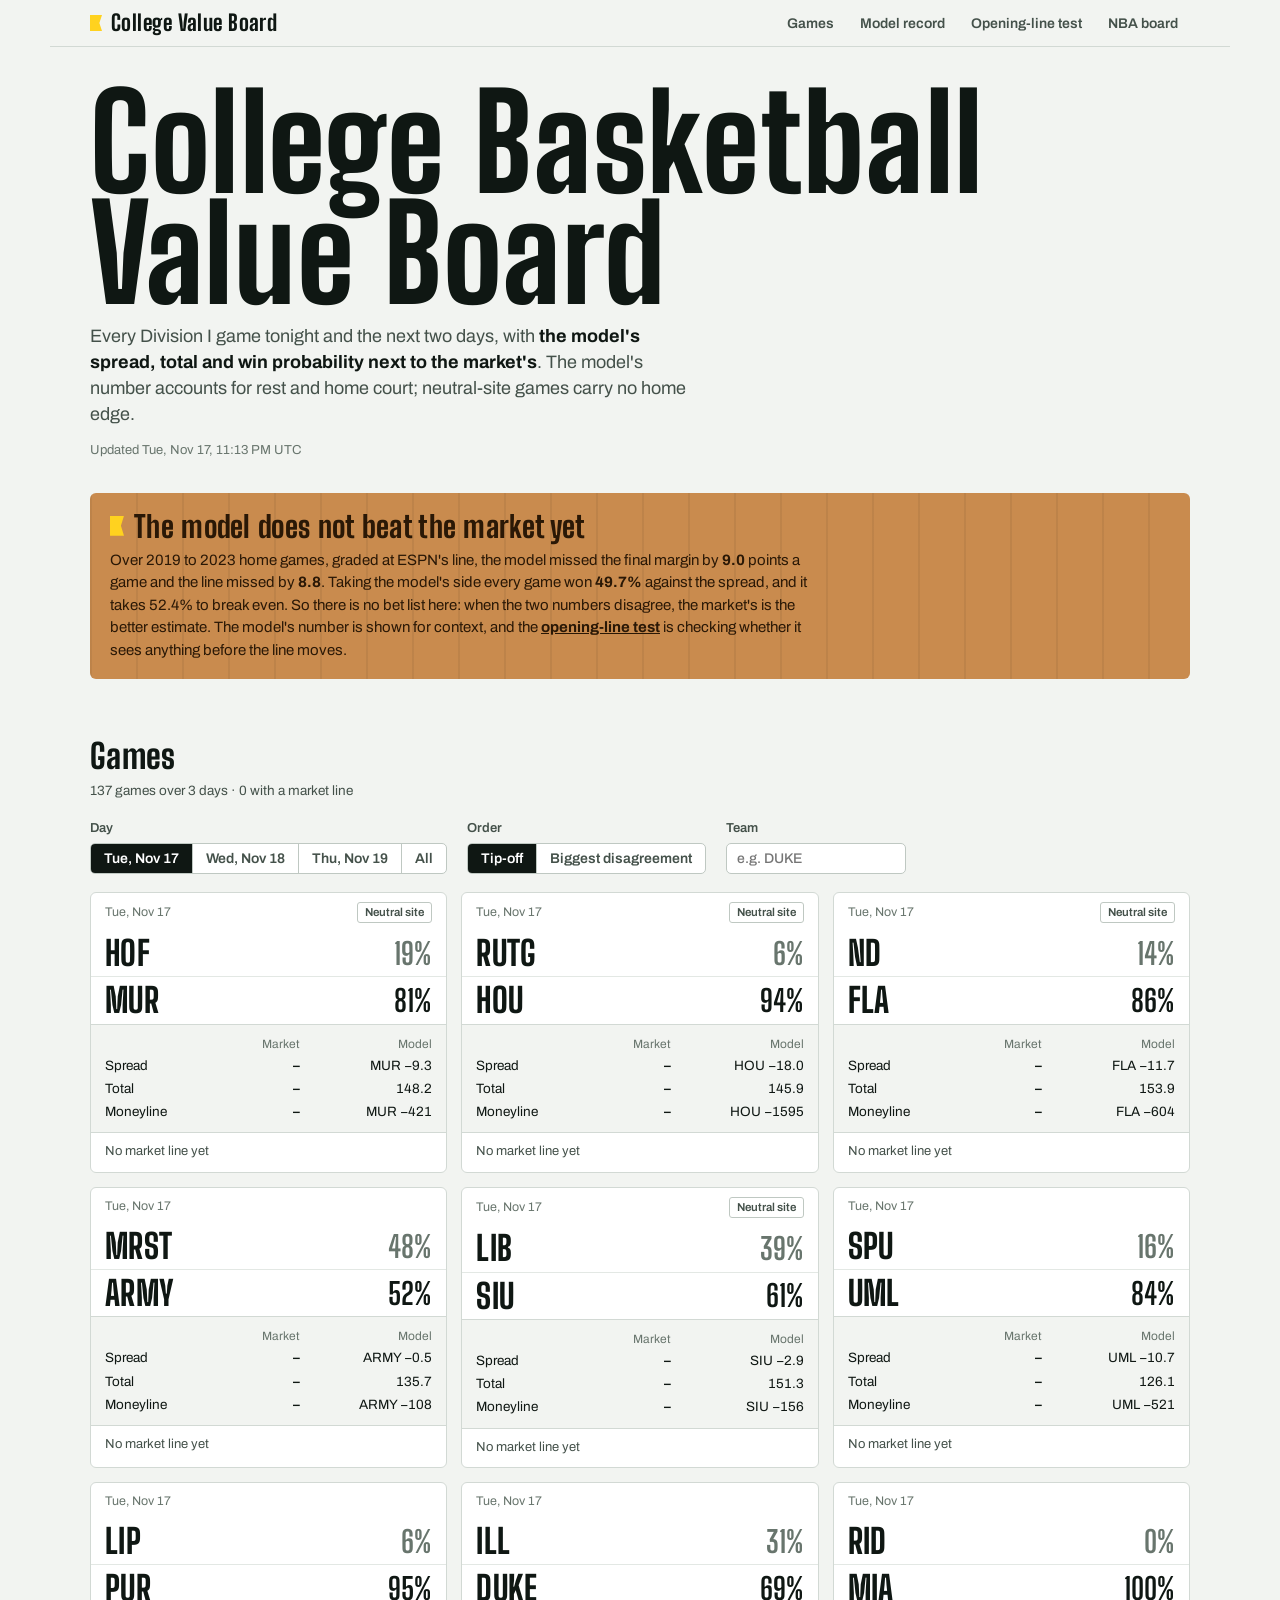
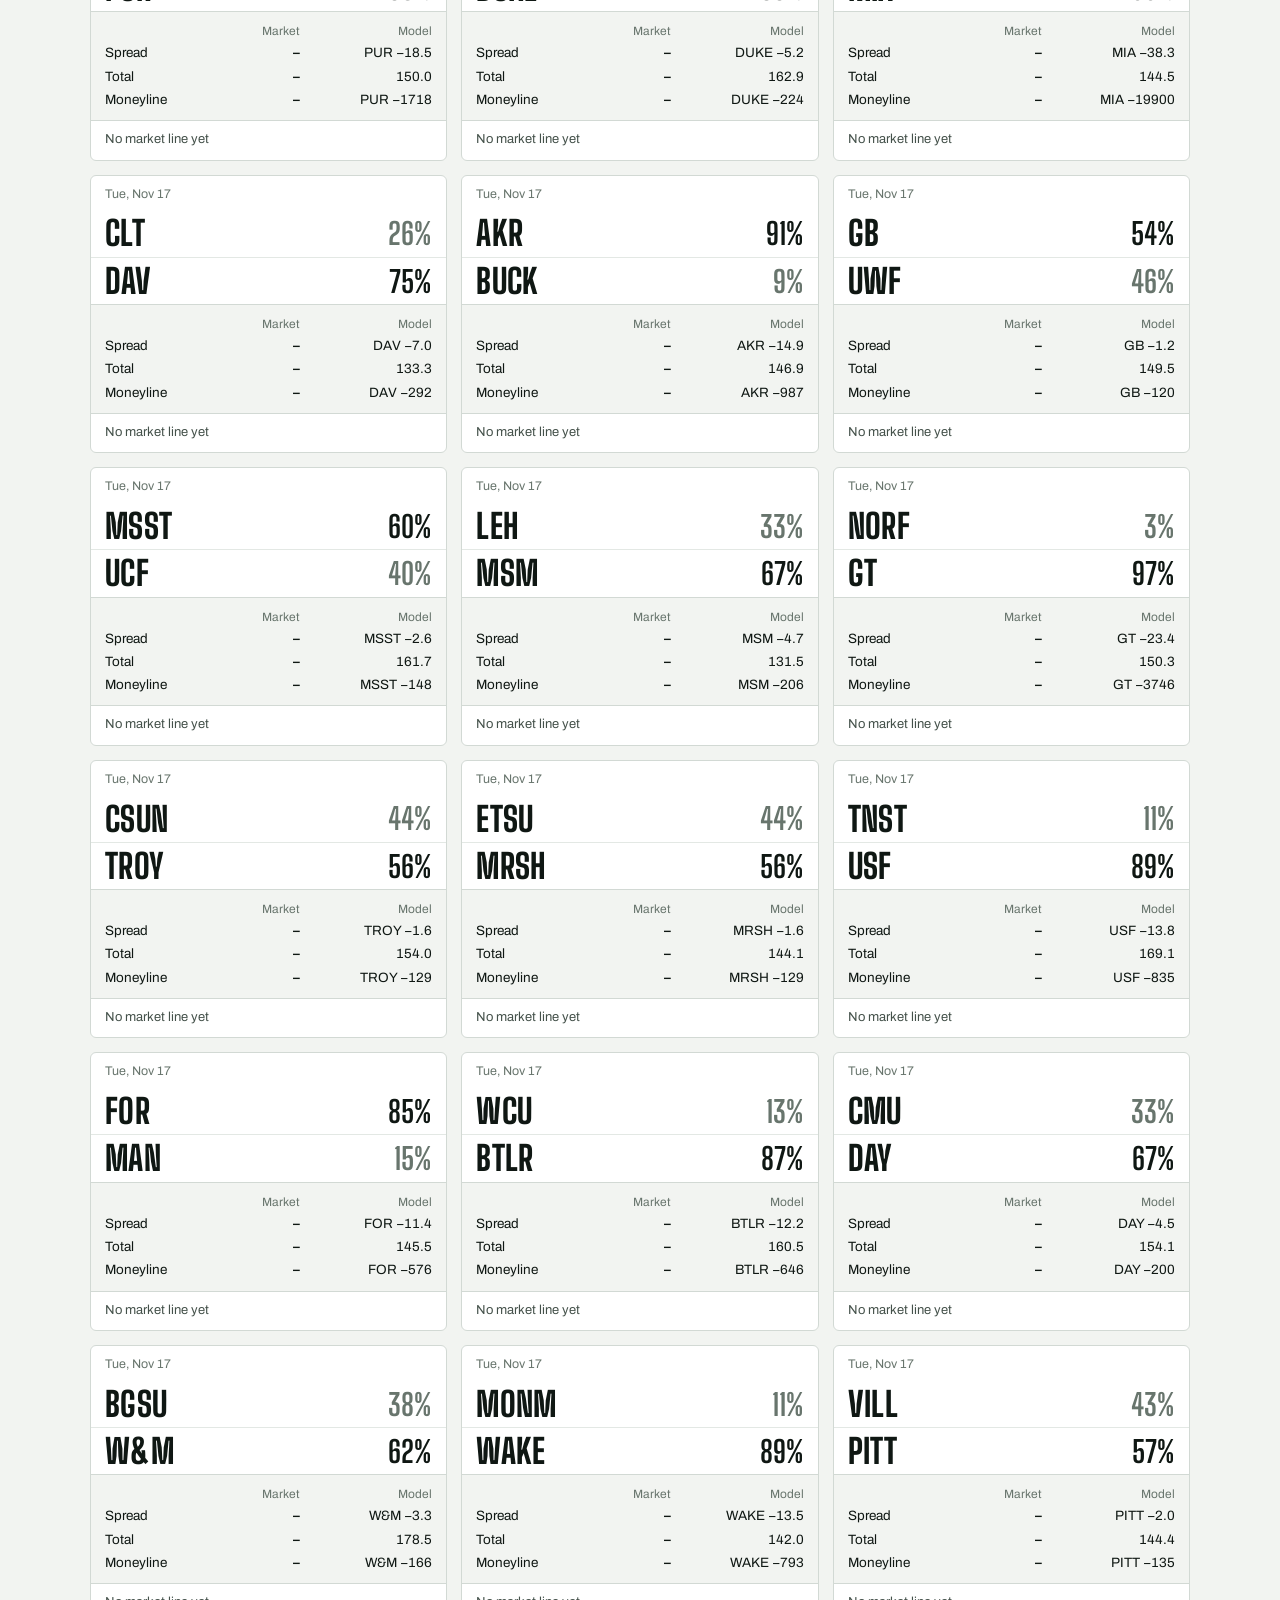
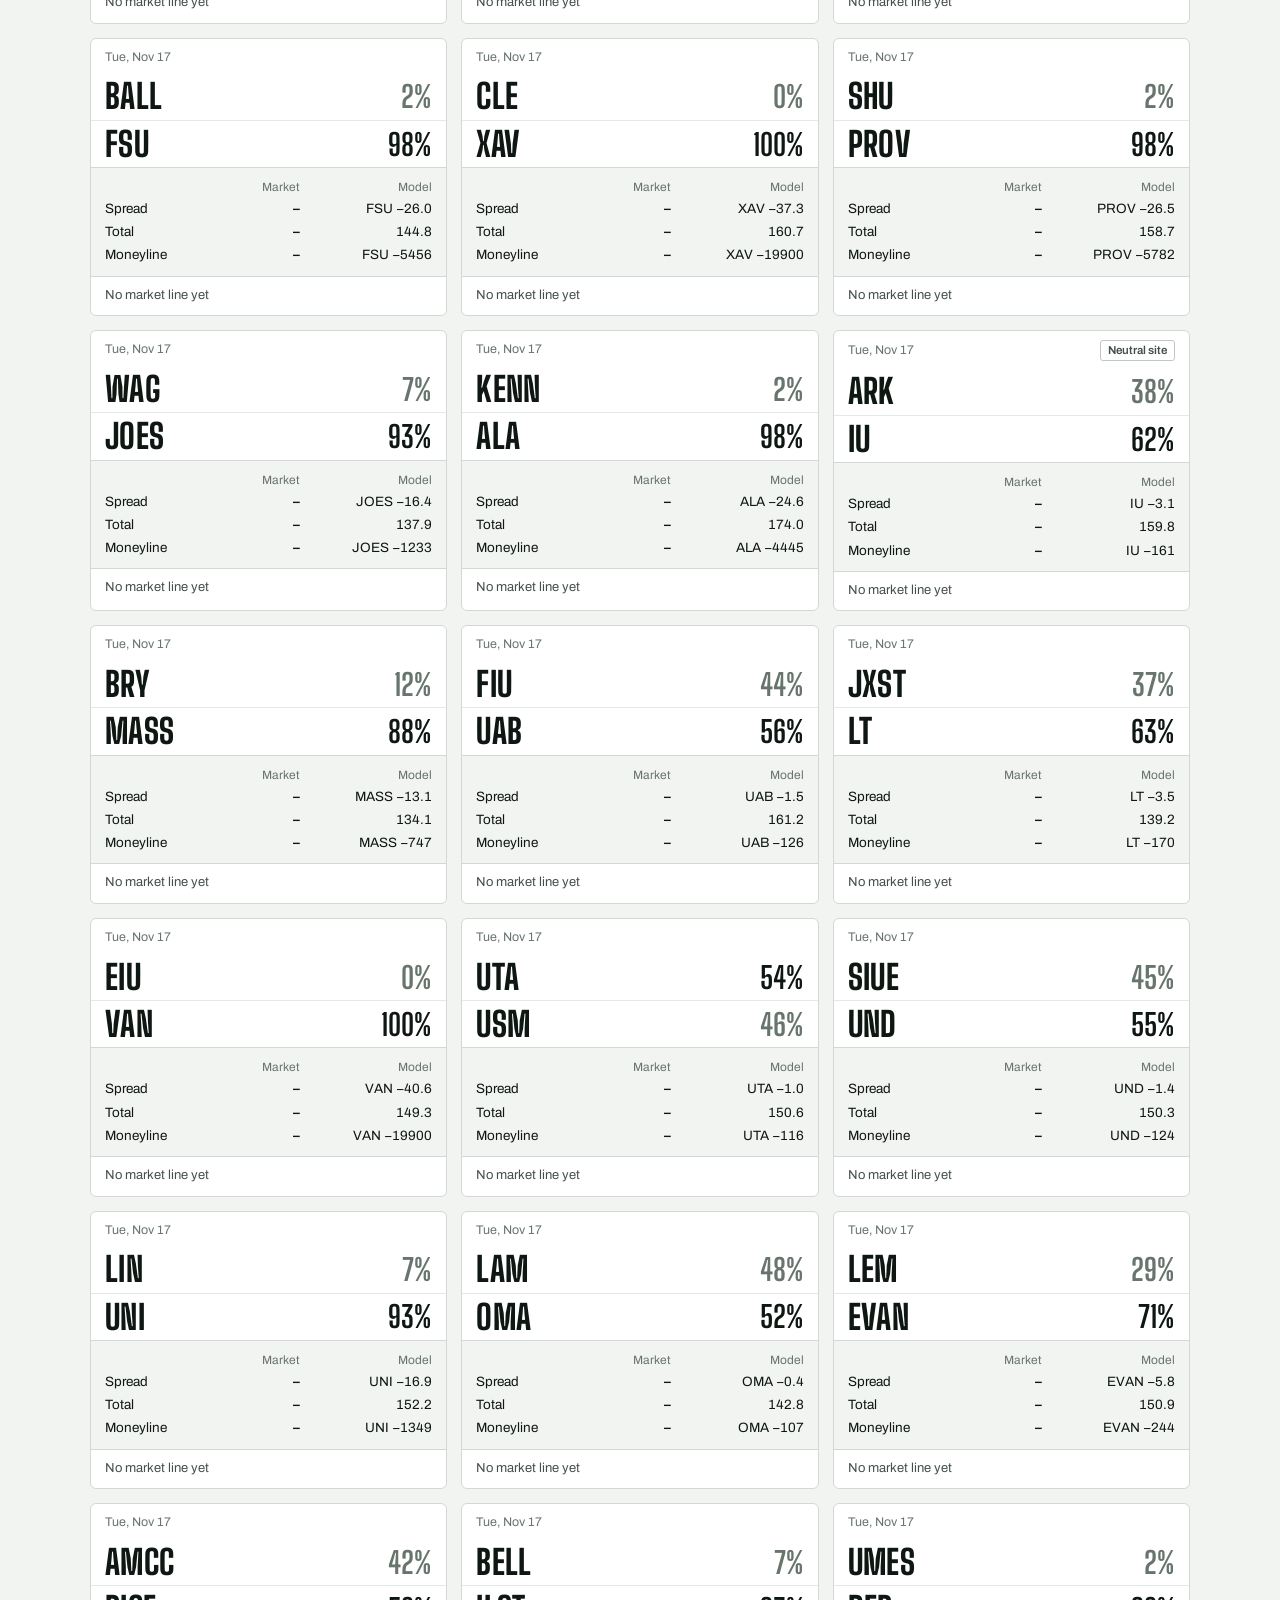
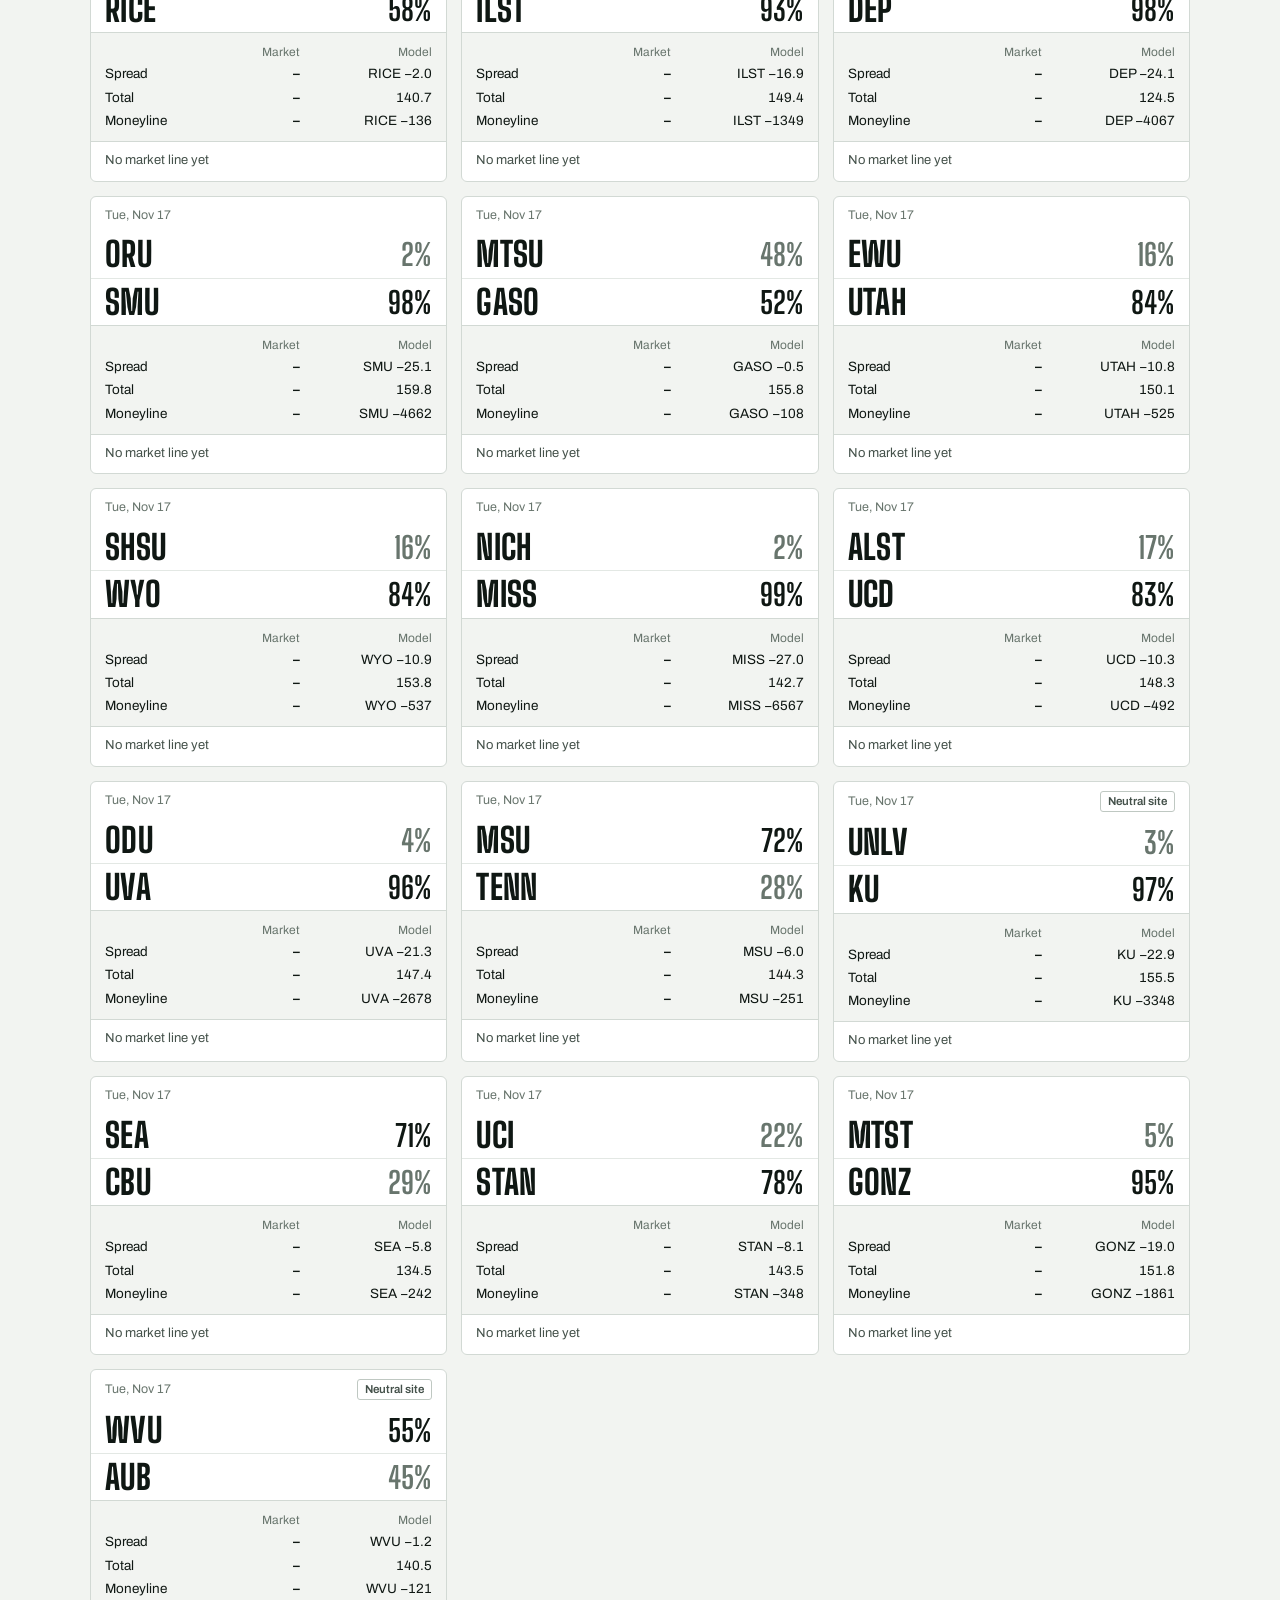
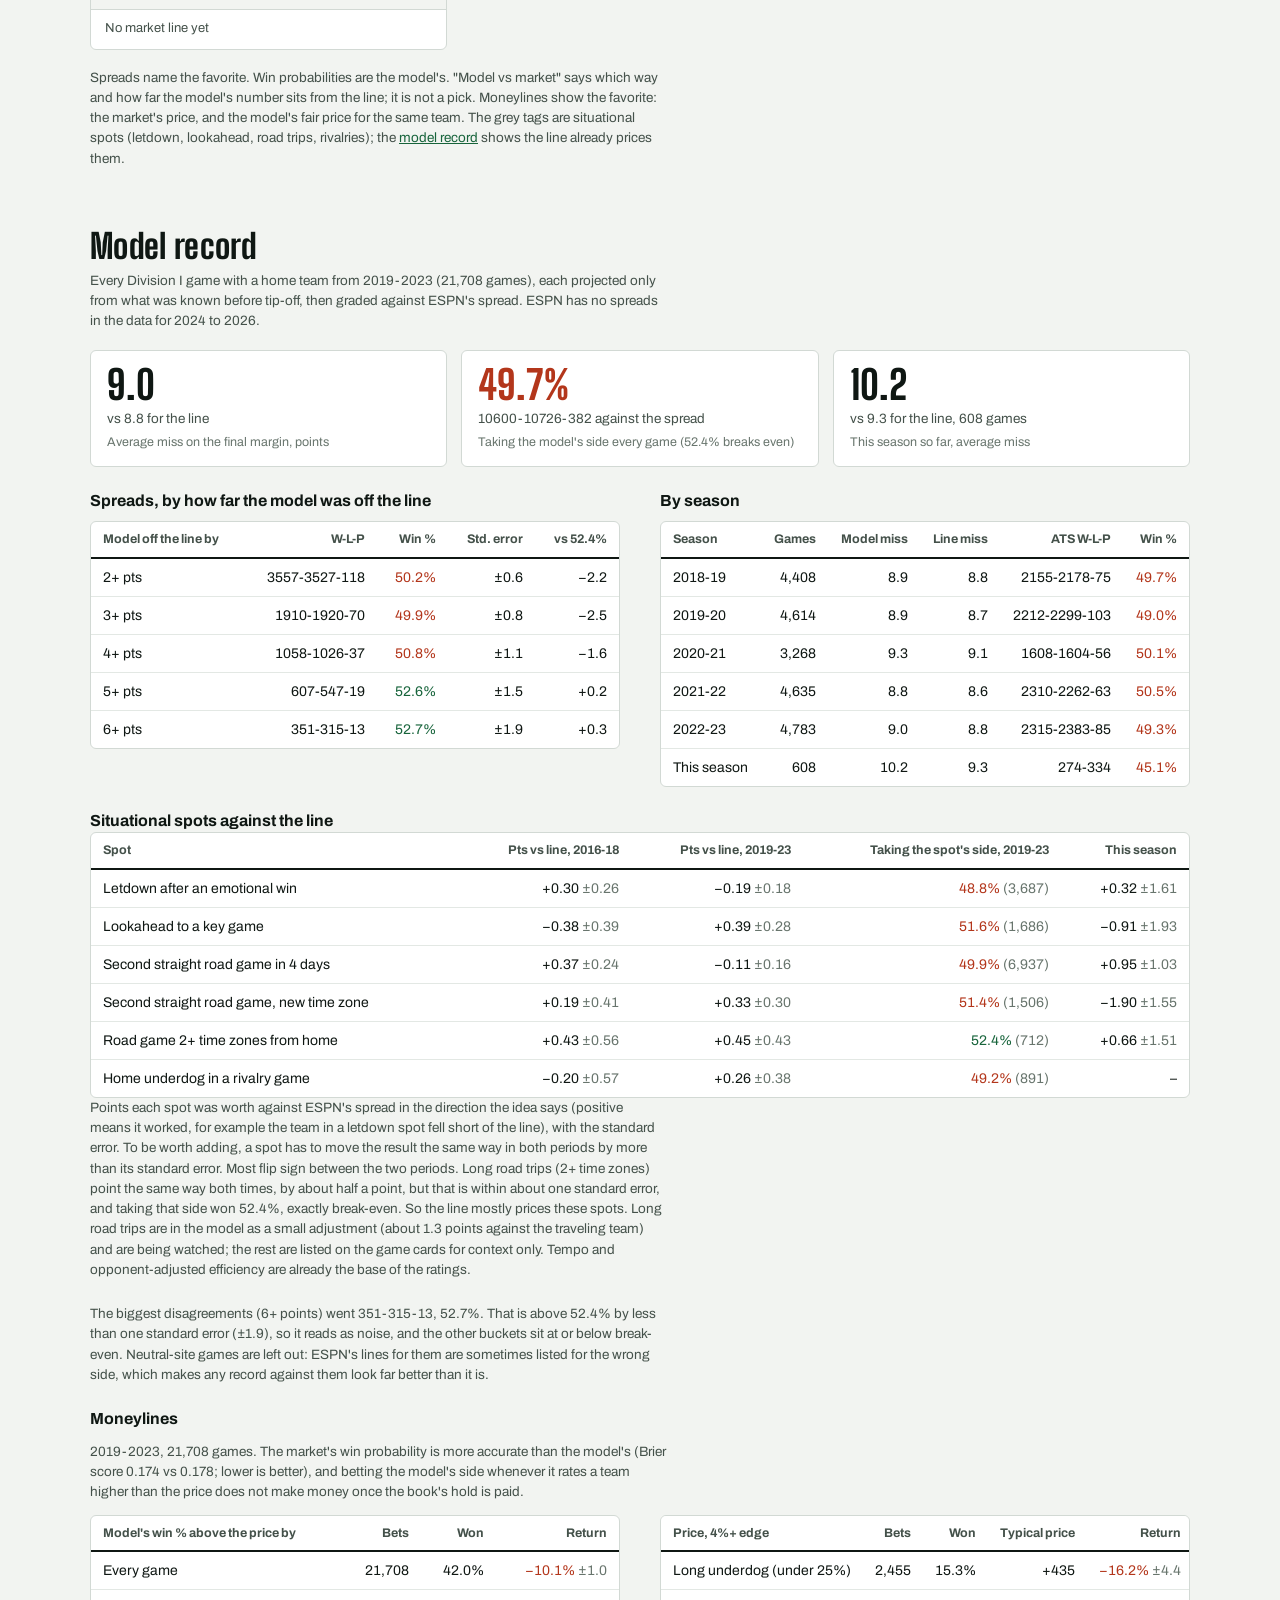
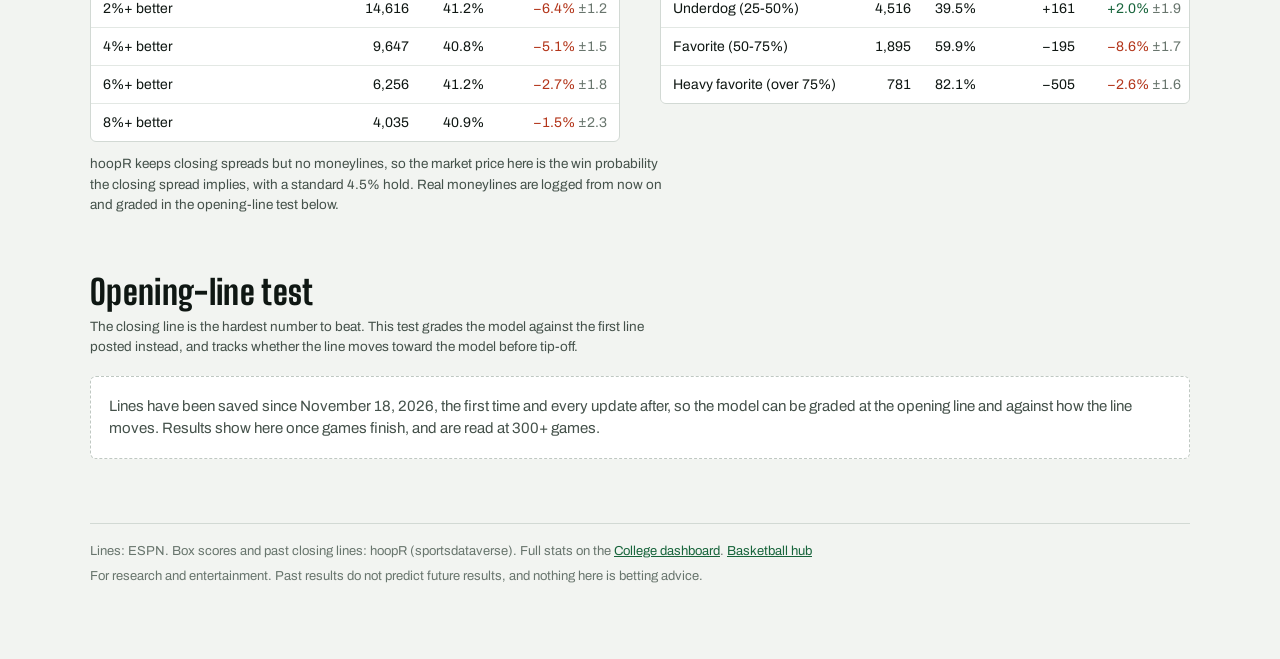
==== commit 68a03364: "Test the models against moneylines and start logging ESPN's moneylines Backtest (market win probabil" ====
--- a/docs/cbb/index.html
+++ b/docs/cbb/index.html
@@ -46,7 +46,7 @@
       <label class="field-label">Team<input class="search" id="team-q" type="search" placeholder="e.g. DUKE" autocomplete="off"></label>
     </div>
     <div id="games-body"><p class="empty">Loading…</p></div>
-    <p class="note">Spreads name the favorite. Win probabilities are the model's. "Model vs market" says which way and how far the model's number sits from the line; it is not a pick. The grey tags are situational spots (letdown, lookahead, road trips, rivalries); the <a href="#model">model record</a> shows the line already prices them.</p>
+    <p class="note">Spreads name the favorite. Win probabilities are the model's. "Model vs market" says which way and how far the model's number sits from the line; it is not a pick. Moneylines show the favorite: the market's price, and the model's fair price for the same team. The grey tags are situational spots (letdown, lookahead, road trips, rivalries); the <a href="#model">model record</a> shows the line already prices them.</p>
   </section>
 
   <section id="model">
--- a/docs/board.css
+++ b/docs/board.css
@@ -132,3 +132,4 @@
 #model-body, #openers-body, #ratings-body { display: grid; grid-template-columns: minmax(0, 1fr); gap: 24px; }
 .spots { list-style: none; margin: 2px 0 0; padding: 0; display: flex; flex-wrap: wrap; gap: 4px; }
 .spots li { font-size: 11.5px; font-weight: 600; color: var(--ink-2); background: var(--raised); border-radius: 3px; padding: 1px 7px; }
+.sub { display: grid; grid-template-columns: minmax(0, 1fr); gap: 12px; }
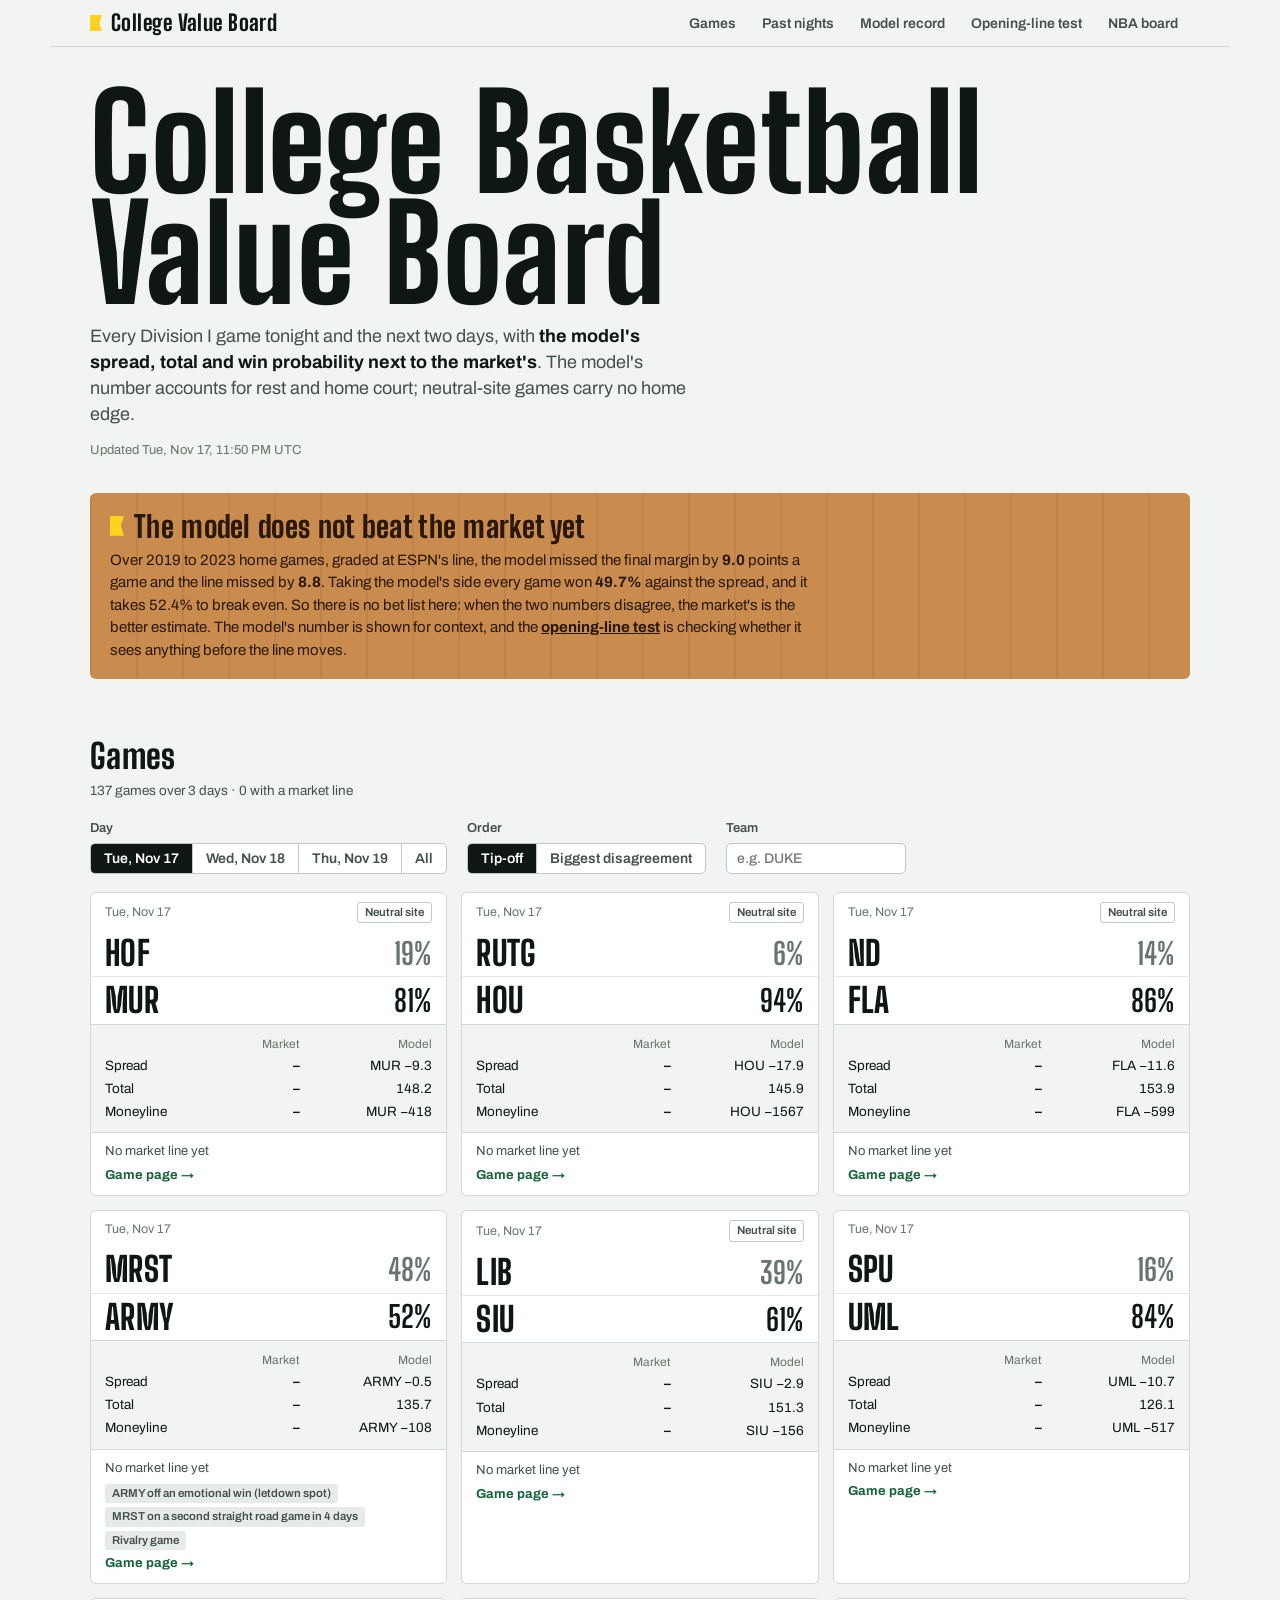
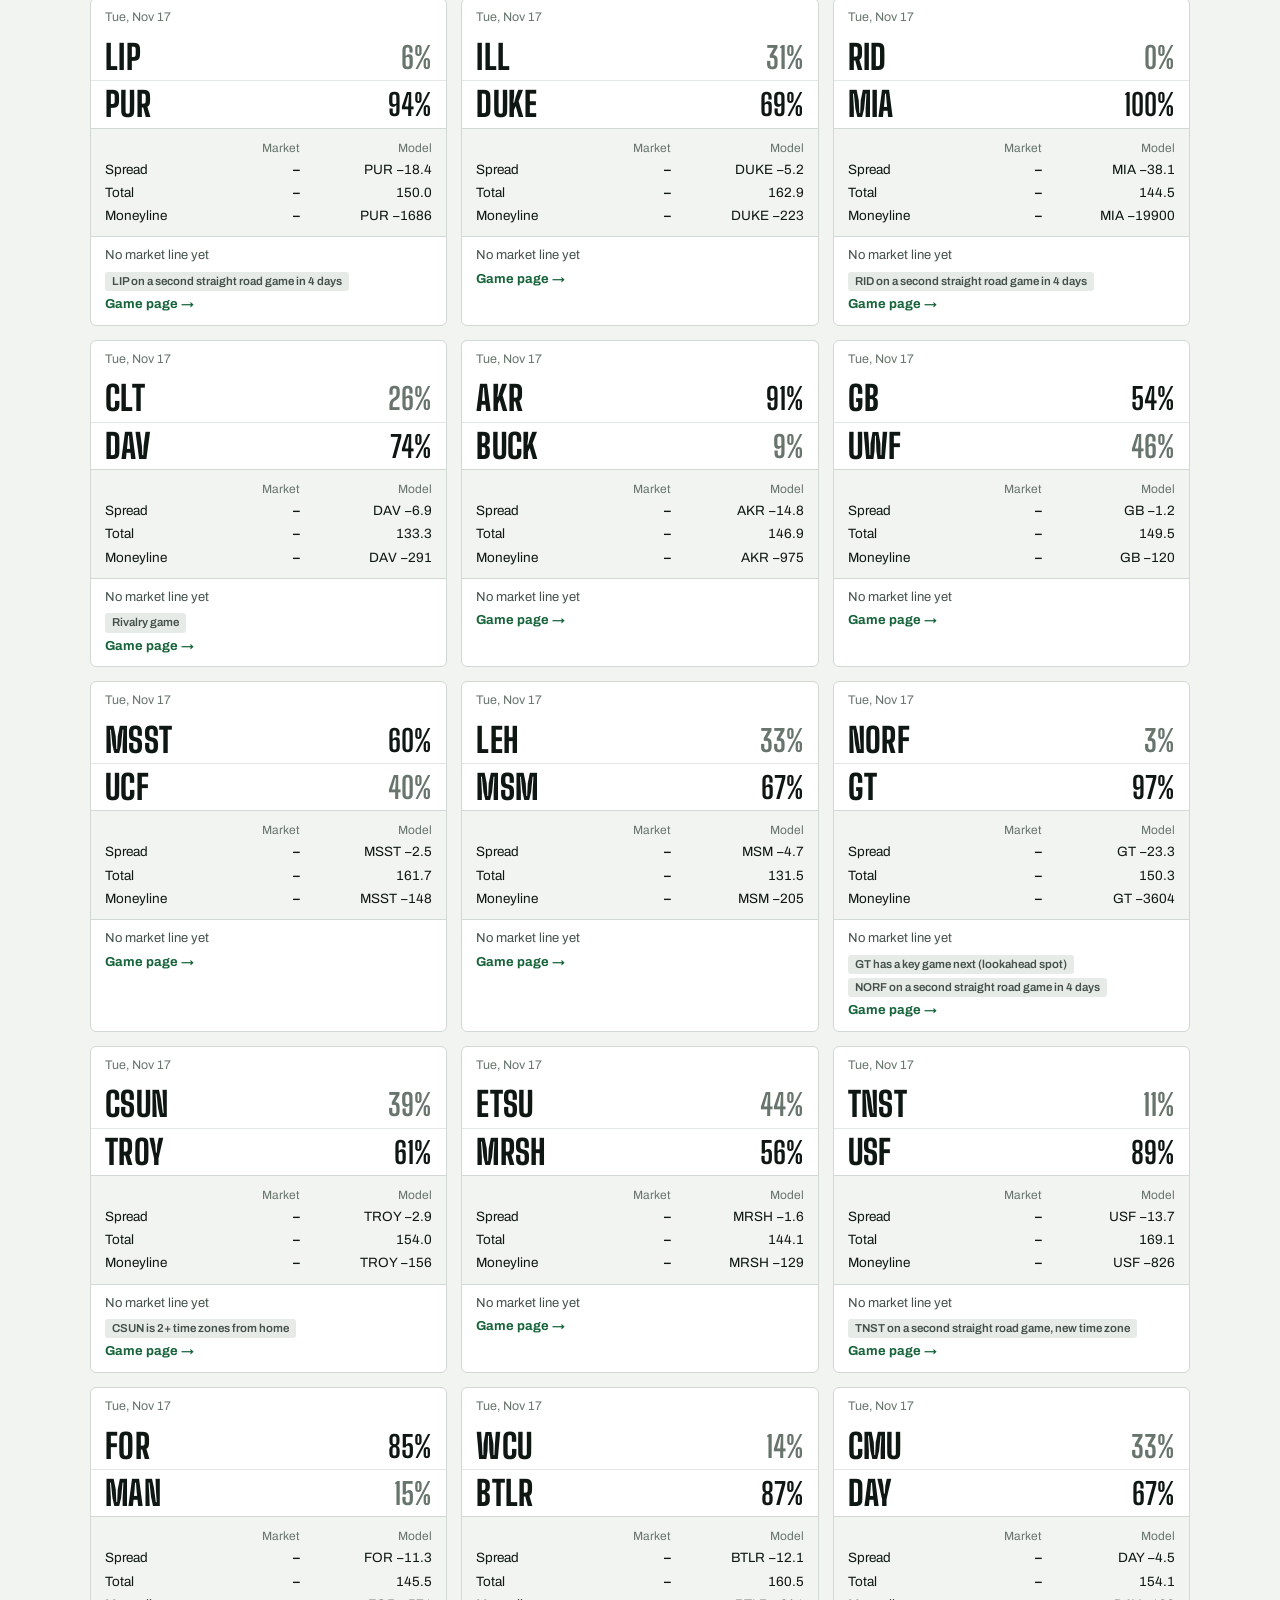
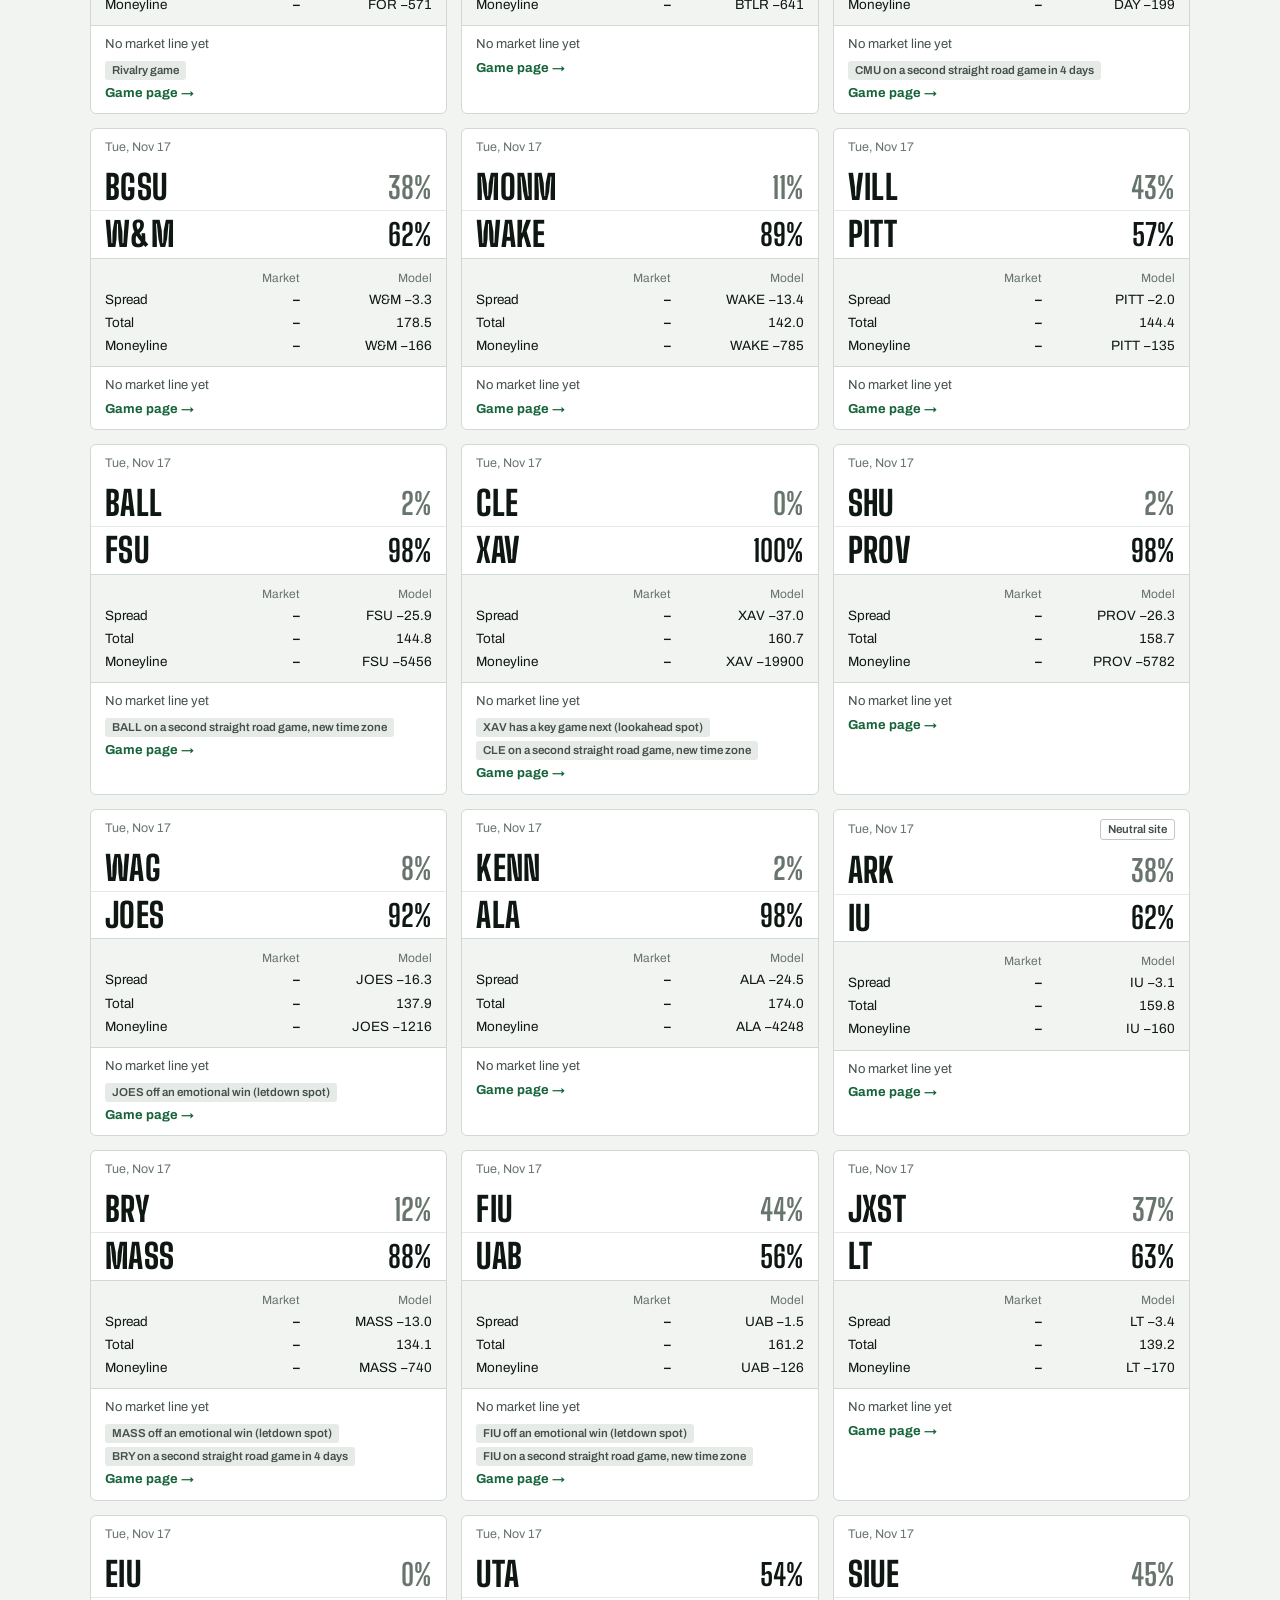
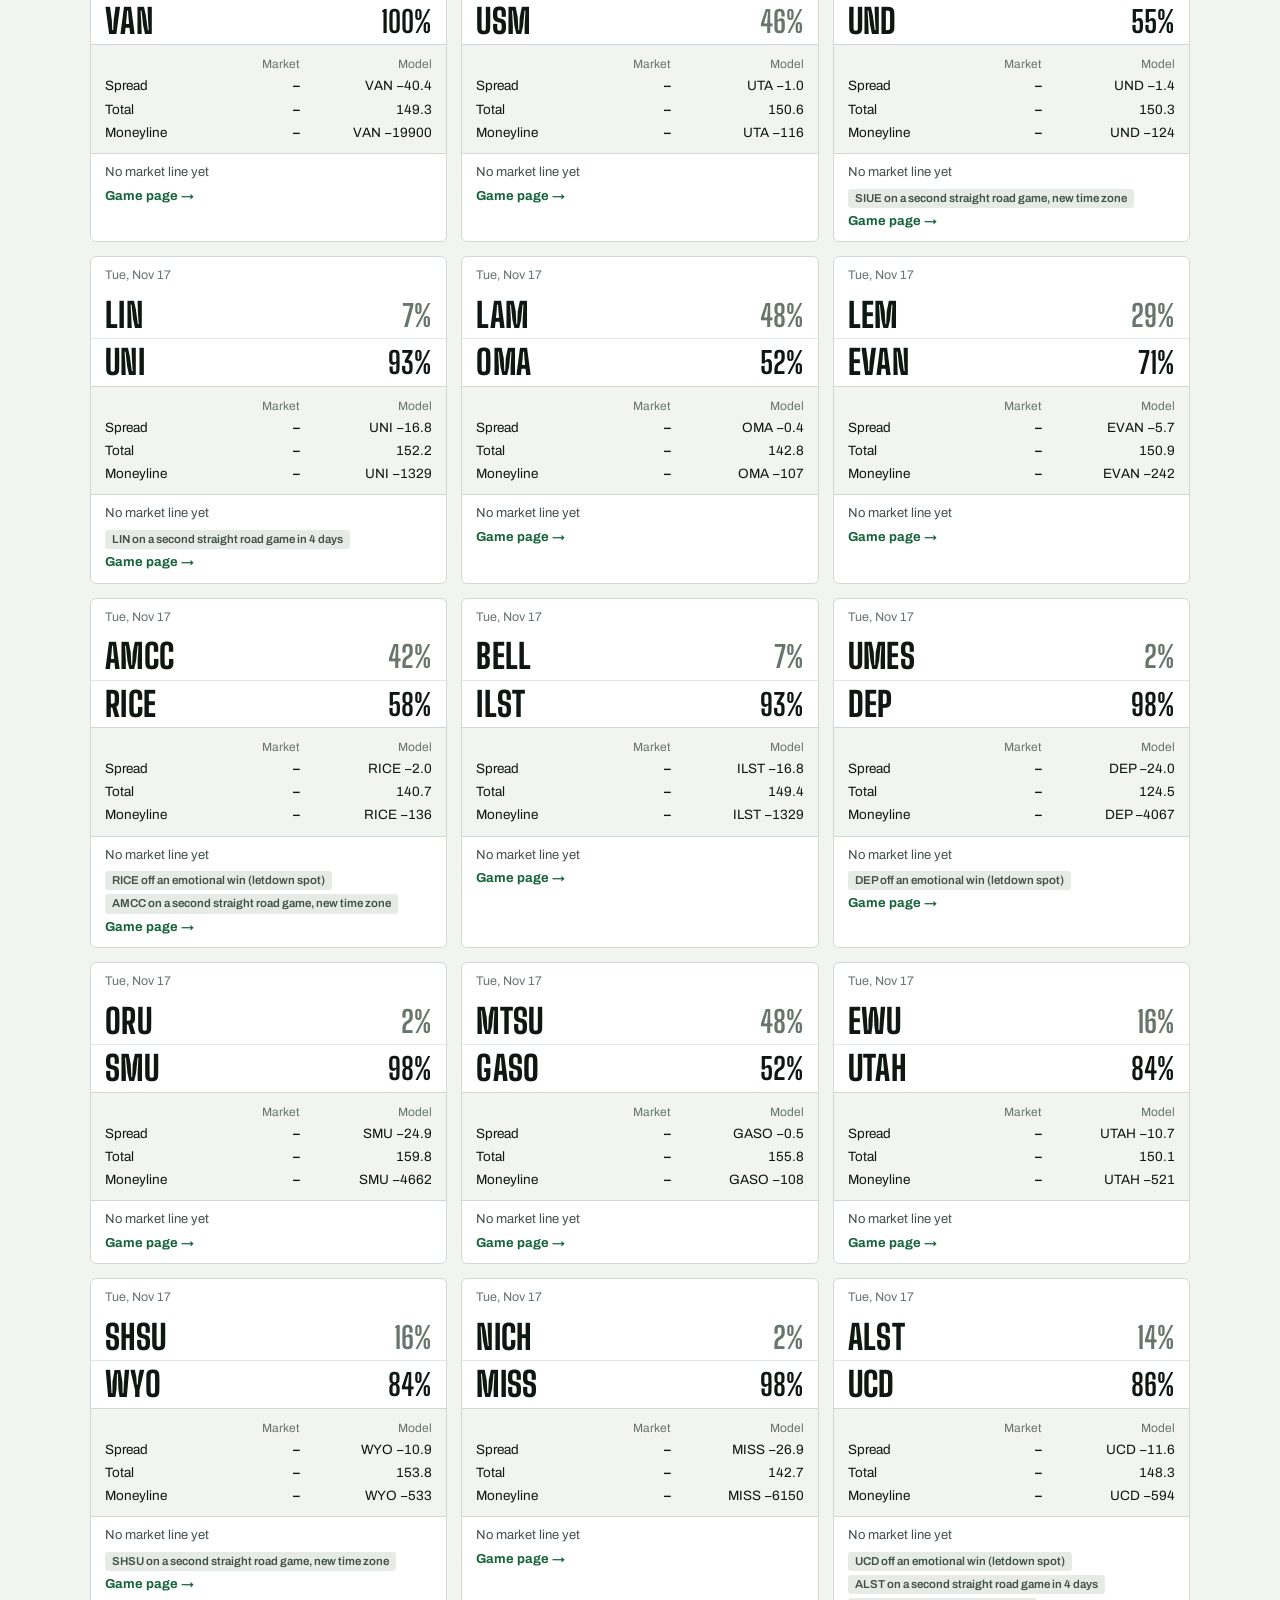
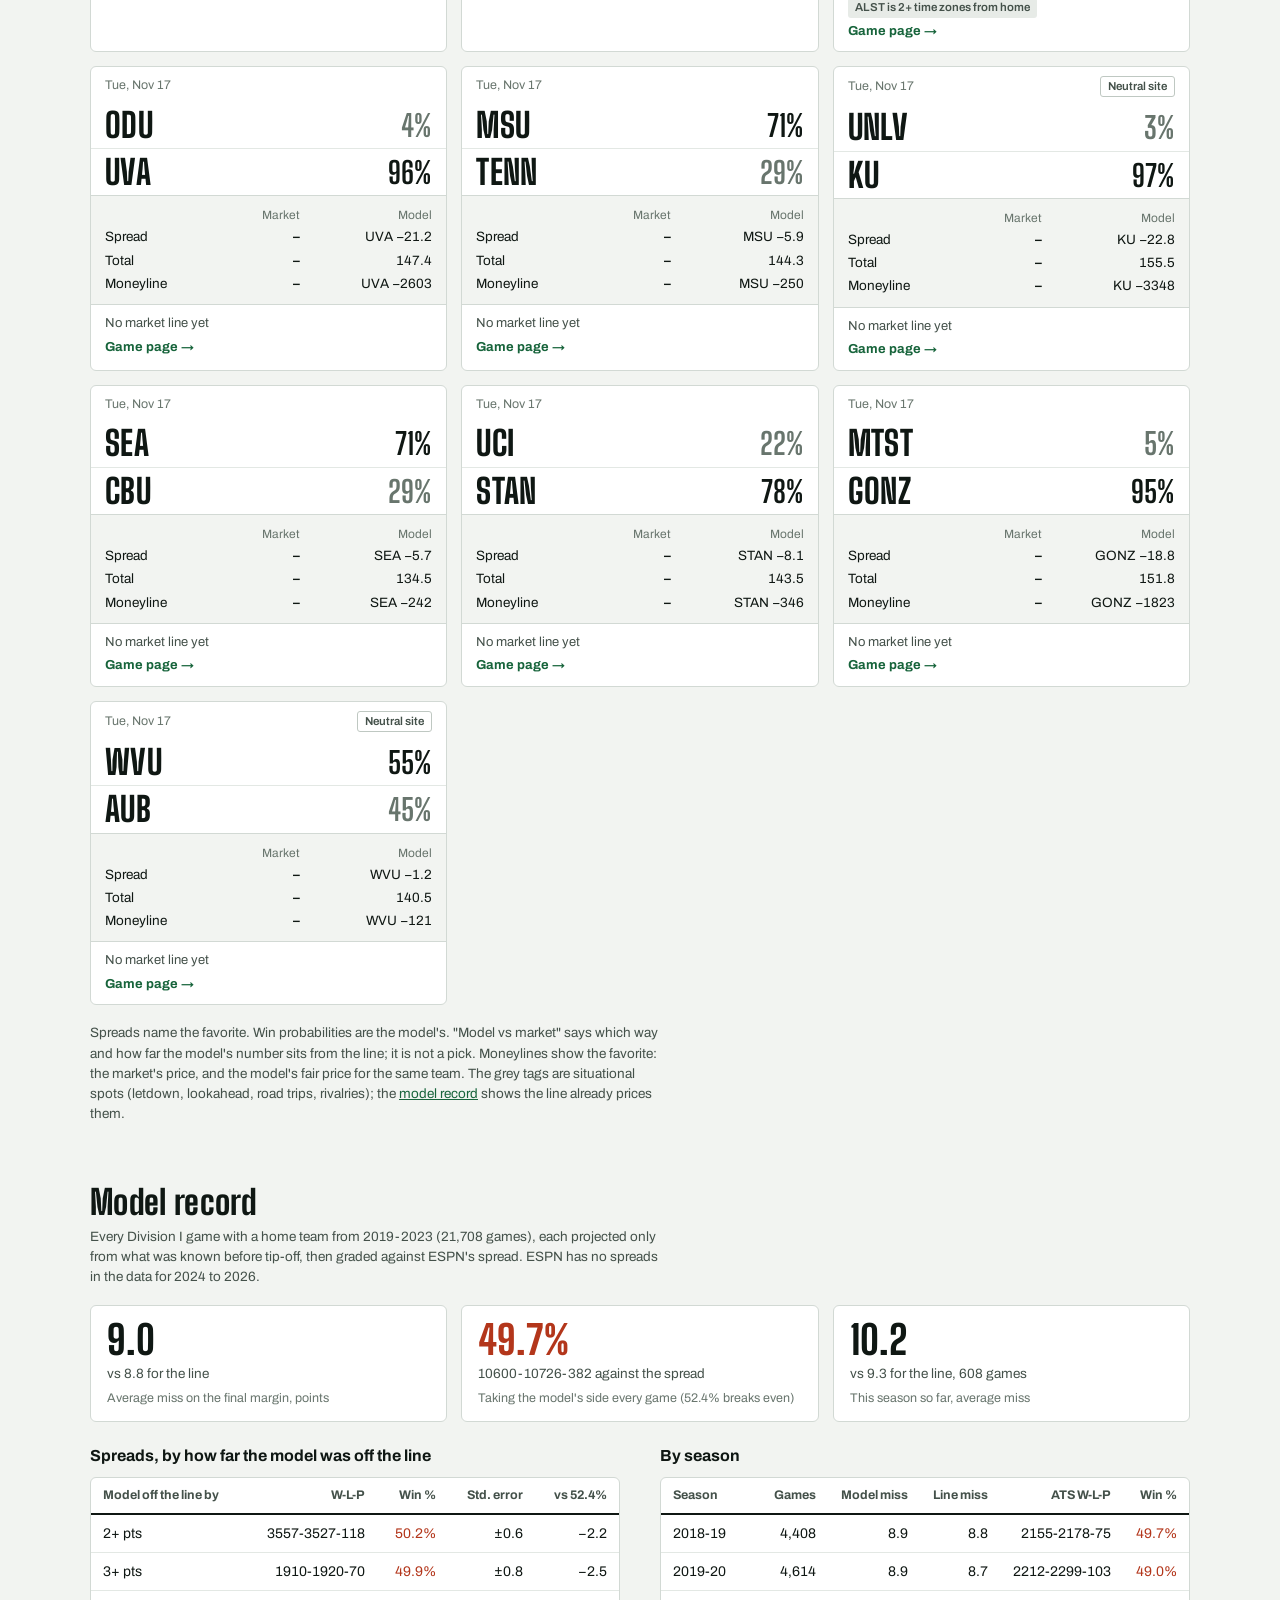
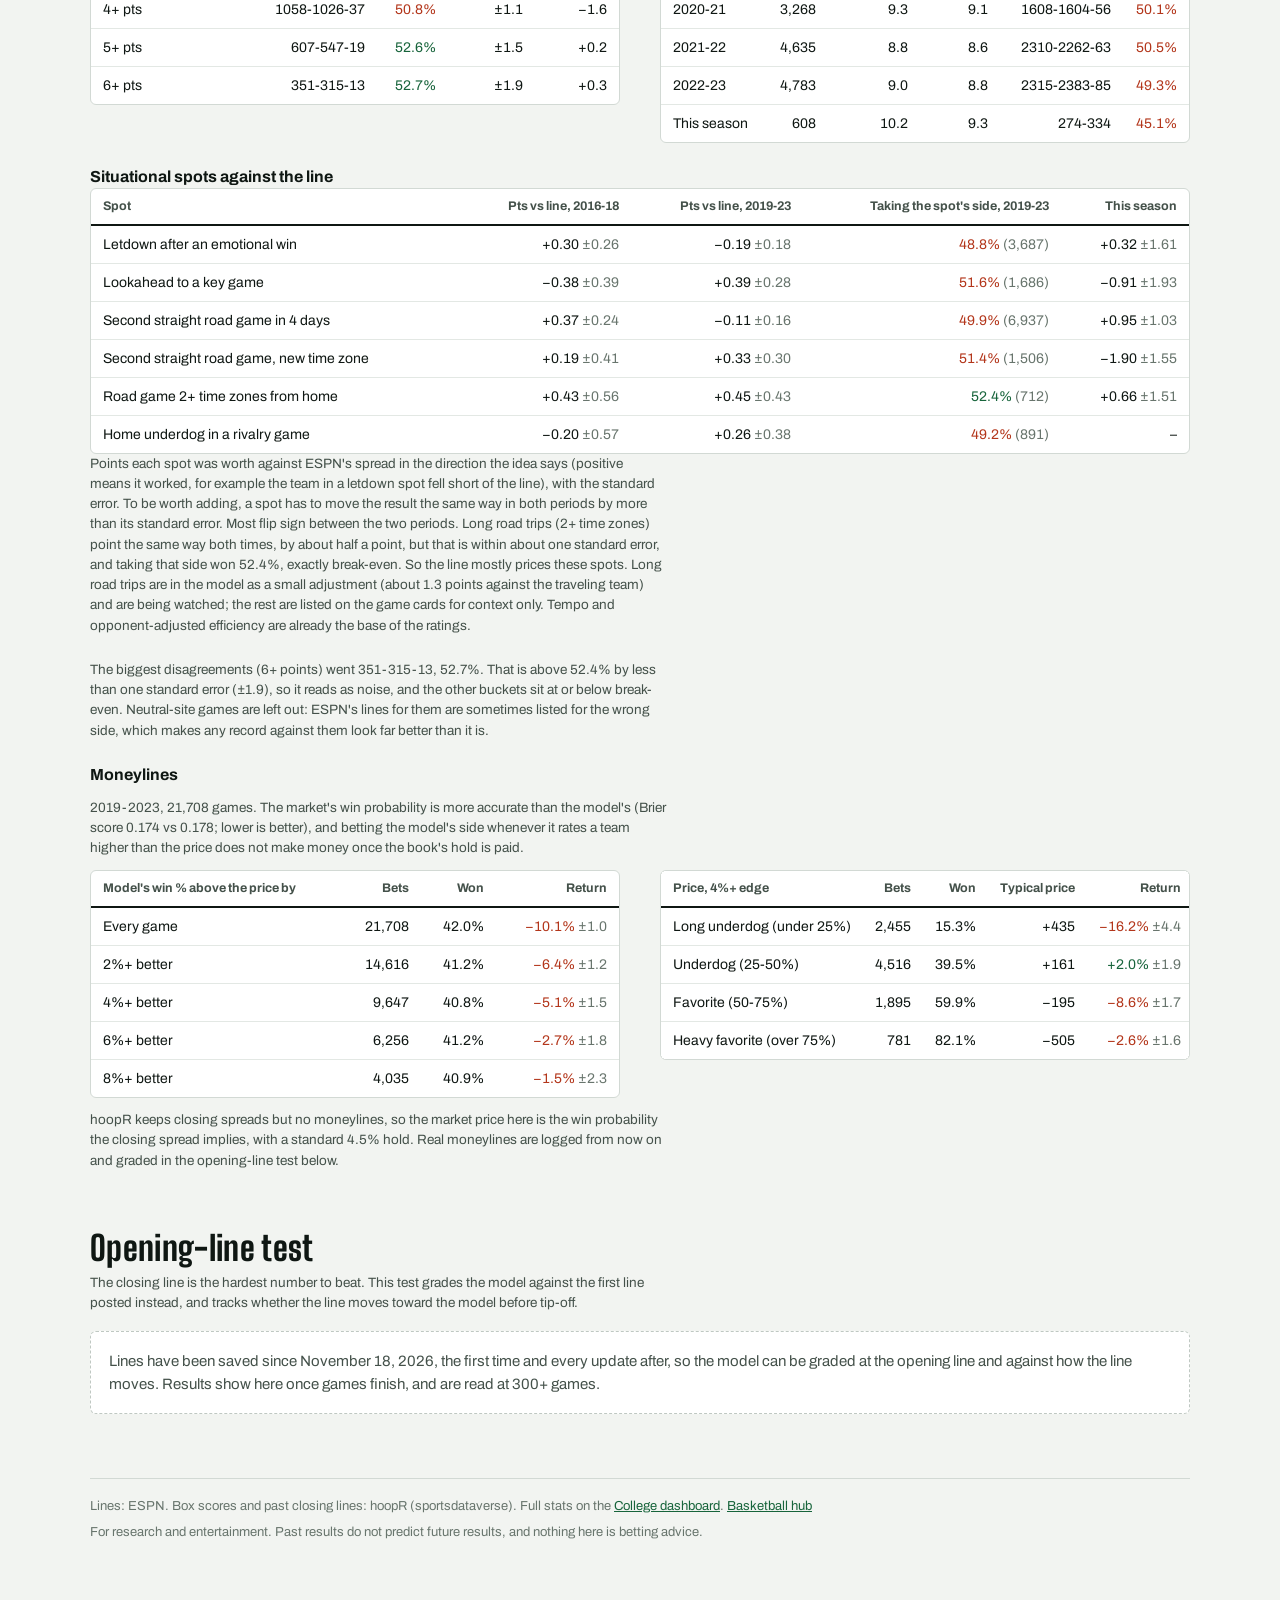
==== commit 9ef2c388: "Add past nights: each night's board frozen before tip-off and graded Both pipelines save today's gam" ====
--- a/docs/cbb/index.html
+++ b/docs/cbb/index.html
@@ -17,6 +17,7 @@
     <nav class="sections" aria-label="Sections"><ul>
       <li><a href="#games">Games</a></li>
       
+      <li><a href="archive.html">Past nights</a></li>
       <li><a href="#model">Model record</a></li>
       <li><a href="#openers">Opening-line test</a></li>
       <li><a href="../nba/">NBA board</a></li>
--- a/docs/board.css
+++ b/docs/board.css
@@ -133,3 +133,55 @@
 .spots { list-style: none; margin: 2px 0 0; padding: 0; display: flex; flex-wrap: wrap; gap: 4px; }
 .spots li { font-size: 11.5px; font-weight: 600; color: var(--ink-2); background: var(--raised); border-radius: 3px; padding: 1px 7px; }
 .sub { display: grid; grid-template-columns: minmax(0, 1fr); gap: 12px; }
+/* ---- game page ---- */
+a.bug { color: inherit; text-decoration: none; } a.bug:hover { border-color: var(--ink); }
+.bug-foot .go { color: var(--link); font-weight: 700; }
+.crumbs { display: flex; flex-wrap: wrap; justify-content: space-between; gap: 8px 20px; font-size: 14px; padding-top: 28px; color: var(--ink-3); }
+.crumbs a { font-weight: 600; text-decoration: none; }
+.gh { display: grid; background: var(--surface); border: 1px solid var(--rule); border-radius: 6px; }
+.gh-team { display: grid; grid-template-columns: auto 1fr auto; align-items: center; column-gap: 16px; padding: 10px clamp(14px, 3vw, 28px); }
+.gh-team + .gh-team { border-top: 1px solid var(--grid); }
+.gh-team .code { font: 800 clamp(40px, 7vw, 72px)/0.92 var(--display); }
+.gh-team .rec { font-size: 13.5px; color: var(--ink-3); }
+.gh-team .win { font: 700 clamp(34px, 5vw, 56px)/1 var(--display); color: var(--ink-3); font-variant-numeric: tabular-nums; }
+.gh-team.fav .win { color: var(--ink); }
+.caveat.slim { padding: 10px 16px; background-image: none; }
+.caveat.slim p { font-size: 14px; }
+#page { display: grid; grid-template-columns: minmax(0, 1fr); gap: 40px; }
+.contrib { display: grid; grid-template-columns: minmax(120px, auto) minmax(90px, 1fr) minmax(52px, auto); gap: 8px 14px; align-items: center; font-size: 14px; font-variant-numeric: tabular-nums;
+  background: var(--surface); border: 1px solid var(--rule); border-radius: 6px; padding: 14px 16px; }
+.contrib .v { text-align: right; white-space: nowrap; } .contrib .sum { font-weight: 700; }
+.contrib .sep { grid-column: 1 / -1; border-top: 1px solid var(--axis); height: 0; margin-block: 2px; }
+.contrib .cap { font-size: 12px; color: var(--ink-3); }
+.cbar { position: relative; height: 12px; background: linear-gradient(var(--axis), var(--axis)) center / 1px 100% no-repeat; }
+.cbar i { position: absolute; top: 0; bottom: 0; border-radius: 2px; }
+.cbar i.pos { background: #2a78d6; } .cbar i.neg { background: #eb6834; }
+.rk { display: inline-block; min-width: 28px; padding: 0 5px; border-radius: 4px; text-align: center; font-weight: 700; font-size: 12px; margin-left: 6px; border: 1px solid transparent; }
+.rk.q1 { background: #184f95; color: #fff; } .rk.q2 { background: #2a78d6; color: #fff; }
+.rk.q3 { background: #9ec5f4; color: #10151c; } .rk.q4 { background: #dbe9fb; color: #10151c; }
+.rk.q5 { border-color: var(--axis); color: var(--ink-2); }
+td.w { font-weight: 700; }
+.cbar.u { background: none; }
+
+/* ---- player projections ---- */
+table.pl td small { display: block; font-size: 11.5px; color: var(--ink-3); line-height: 1.2; }
+table.pl td.l, table.pl th.l { white-space: nowrap; }
+.grades { display: grid; grid-template-columns: repeat(auto-fit, minmax(min(100%, 420px), 1fr)); gap: 20px 28px; }
+.grades > div { display: grid; gap: 10px; }
+button.more { font: 600 14px var(--sans); color: var(--ink); background: var(--surface); border: 1px solid var(--axis); border-radius: 5px; padding: 8px 14px; cursor: pointer; }
+button.more:hover { background: var(--raised); }
+.grades > div { min-width: 0; }
+th button.sort { all: unset; cursor: pointer; }
+th button.sort:focus-visible { outline: 2px solid var(--focus); outline-offset: 2px; }
+th[aria-sort] button.sort::after { content: " \25BE"; }
+th[aria-sort="ascending"] button.sort::after { content: " \25B4"; }
+
+/* ---- past nights ---- */
+.res { display: inline-block; min-width: 22px; padding: 1px 6px; border-radius: 3px; font-weight: 700; font-size: 12.5px; text-align: center; }
+.res.w { background: var(--good); color: var(--surface); }
+.res.l { background: var(--bad); color: var(--surface); }
+.res.p { background: var(--raised); color: var(--ink-2); }
+button.linkish { all: unset; cursor: pointer; color: var(--link); text-decoration: underline; font-weight: 600; }
+button.linkish:focus-visible { outline: 2px solid var(--focus); outline-offset: 2px; }
+tr.on td { background: var(--raised); }
+#night { scroll-margin-top: 64px; }
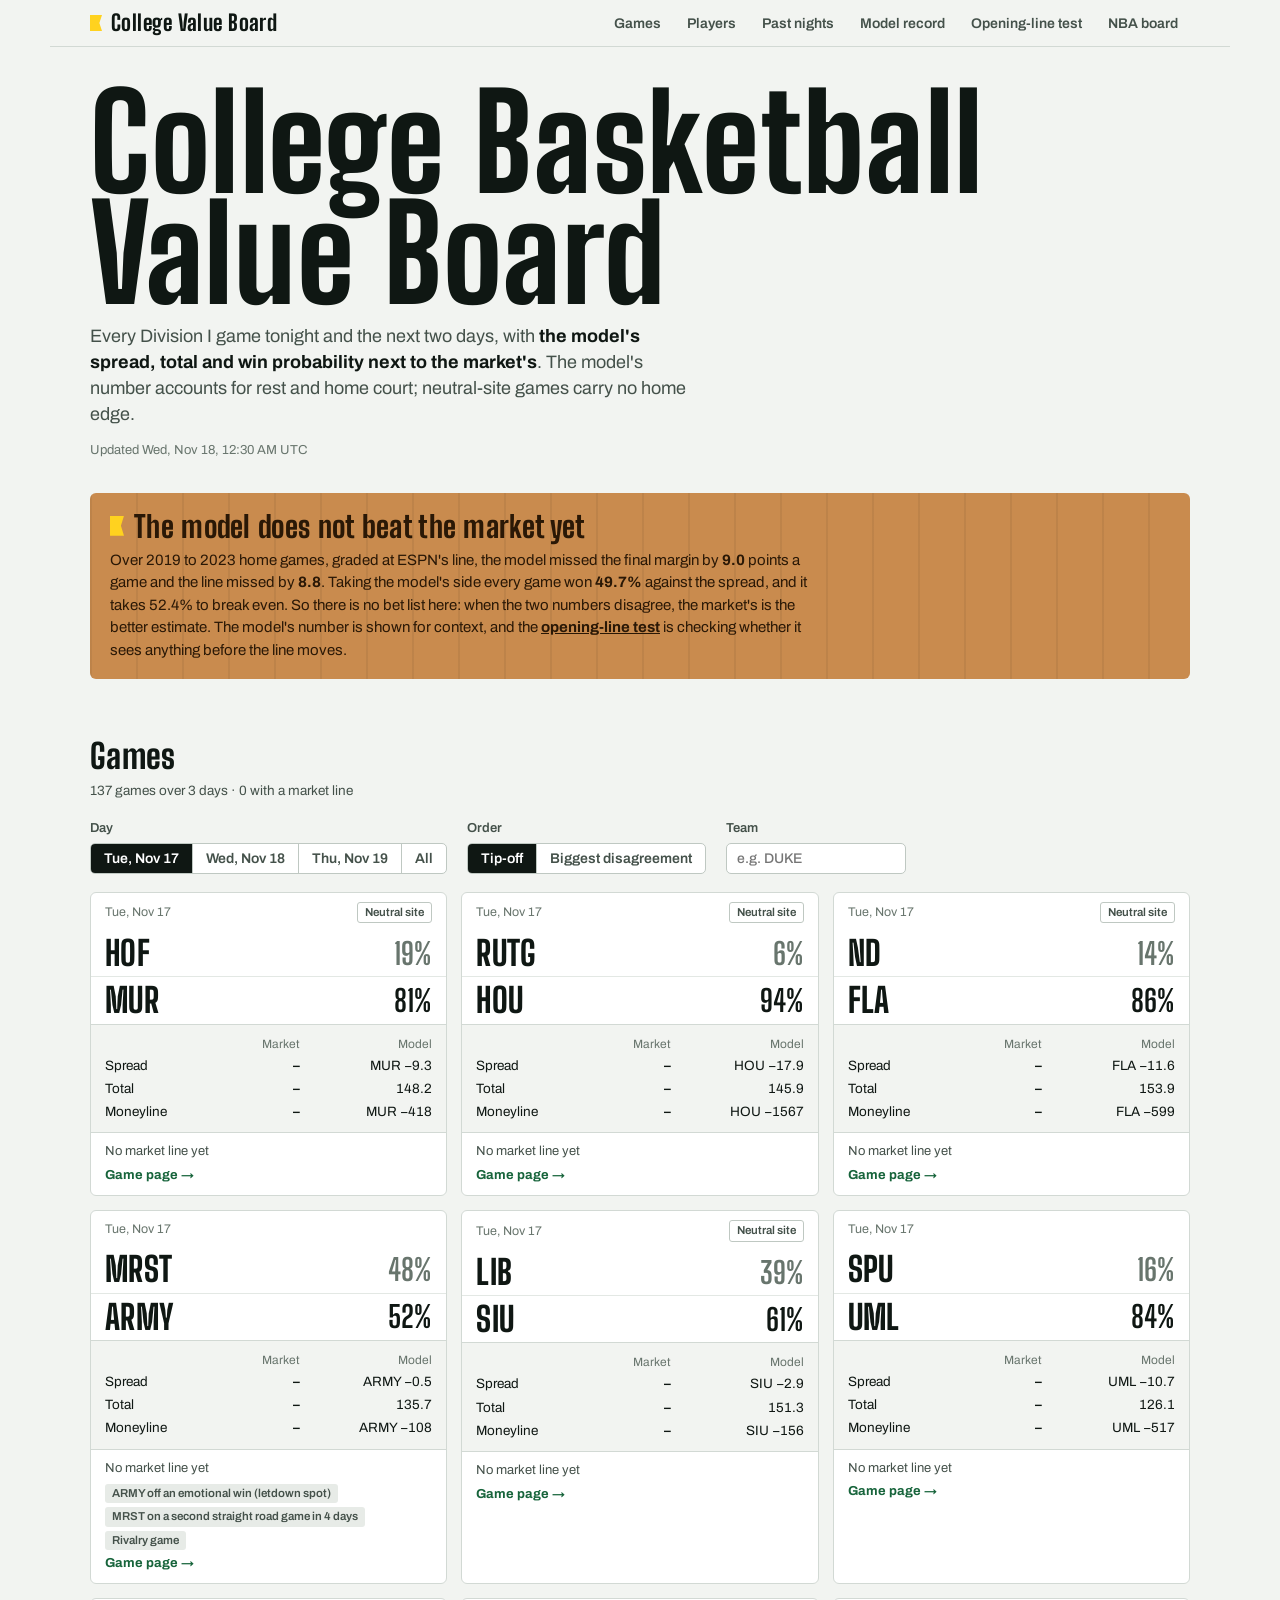
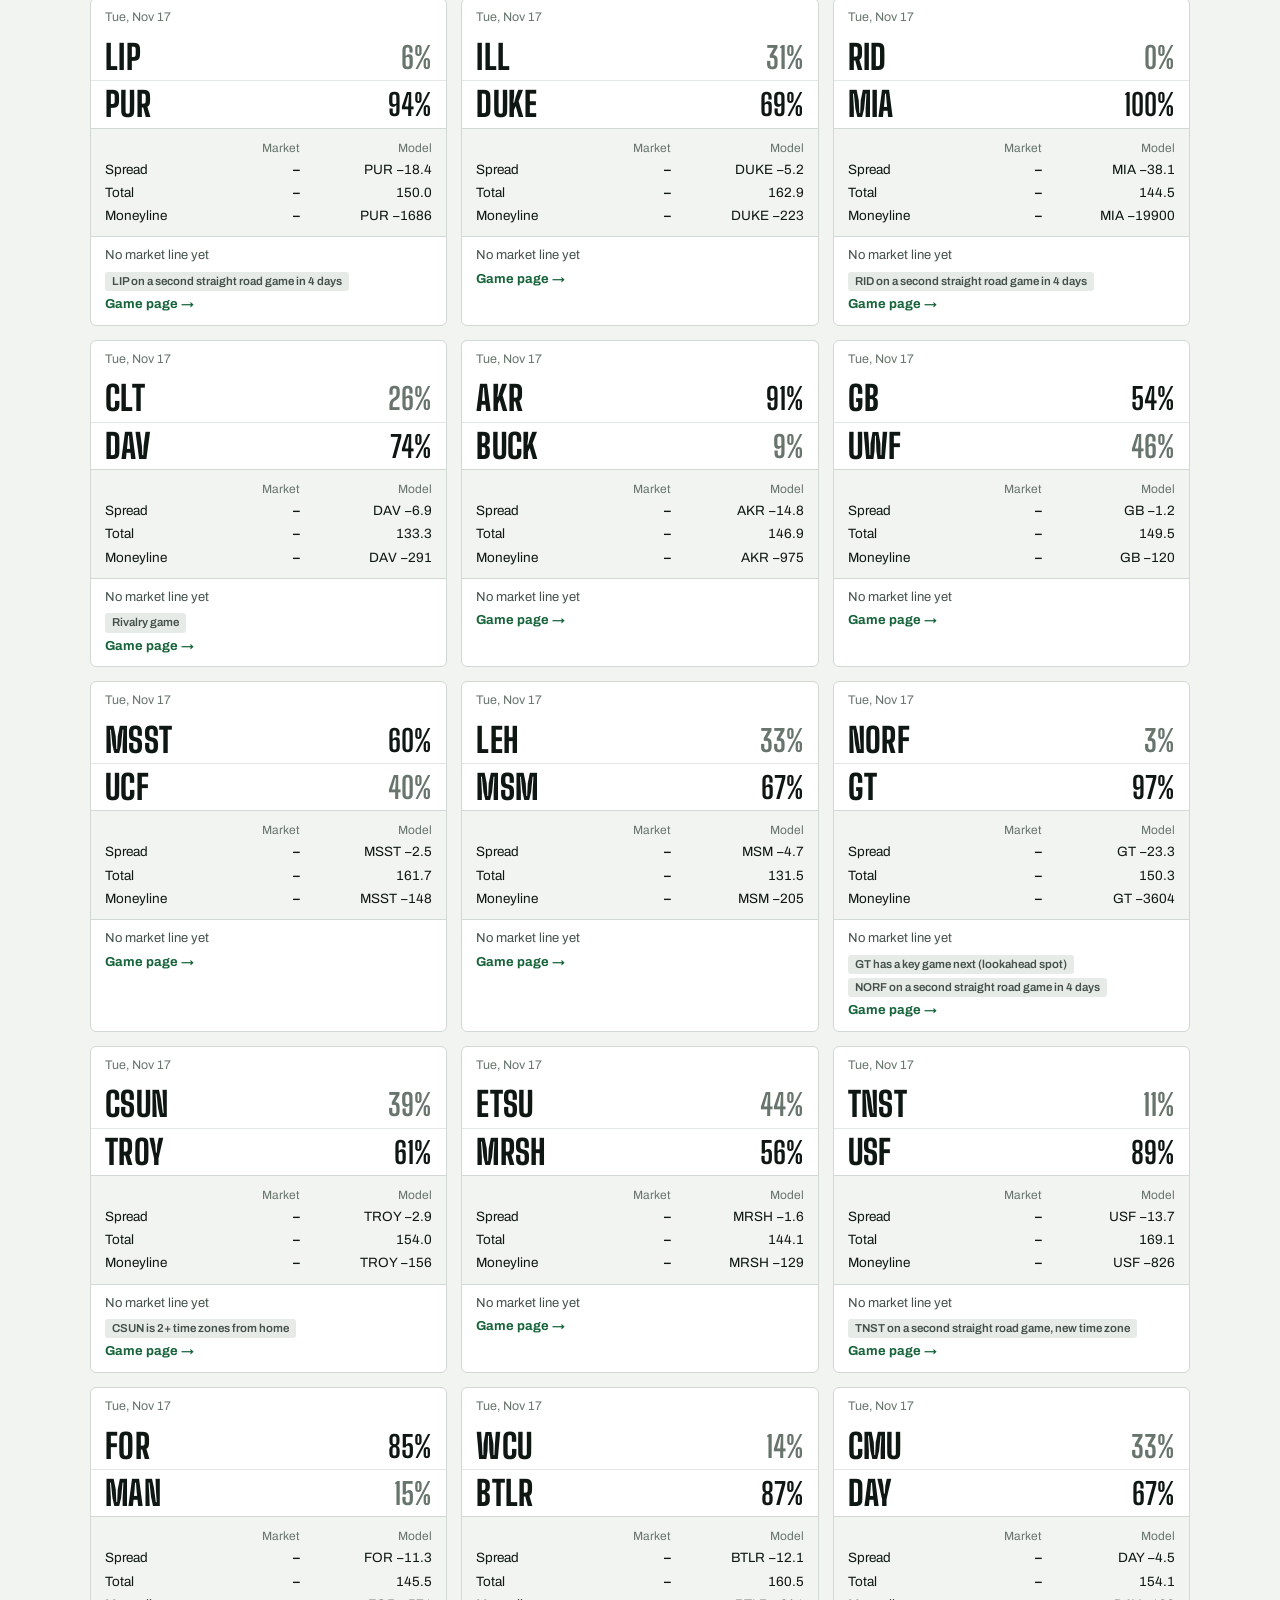
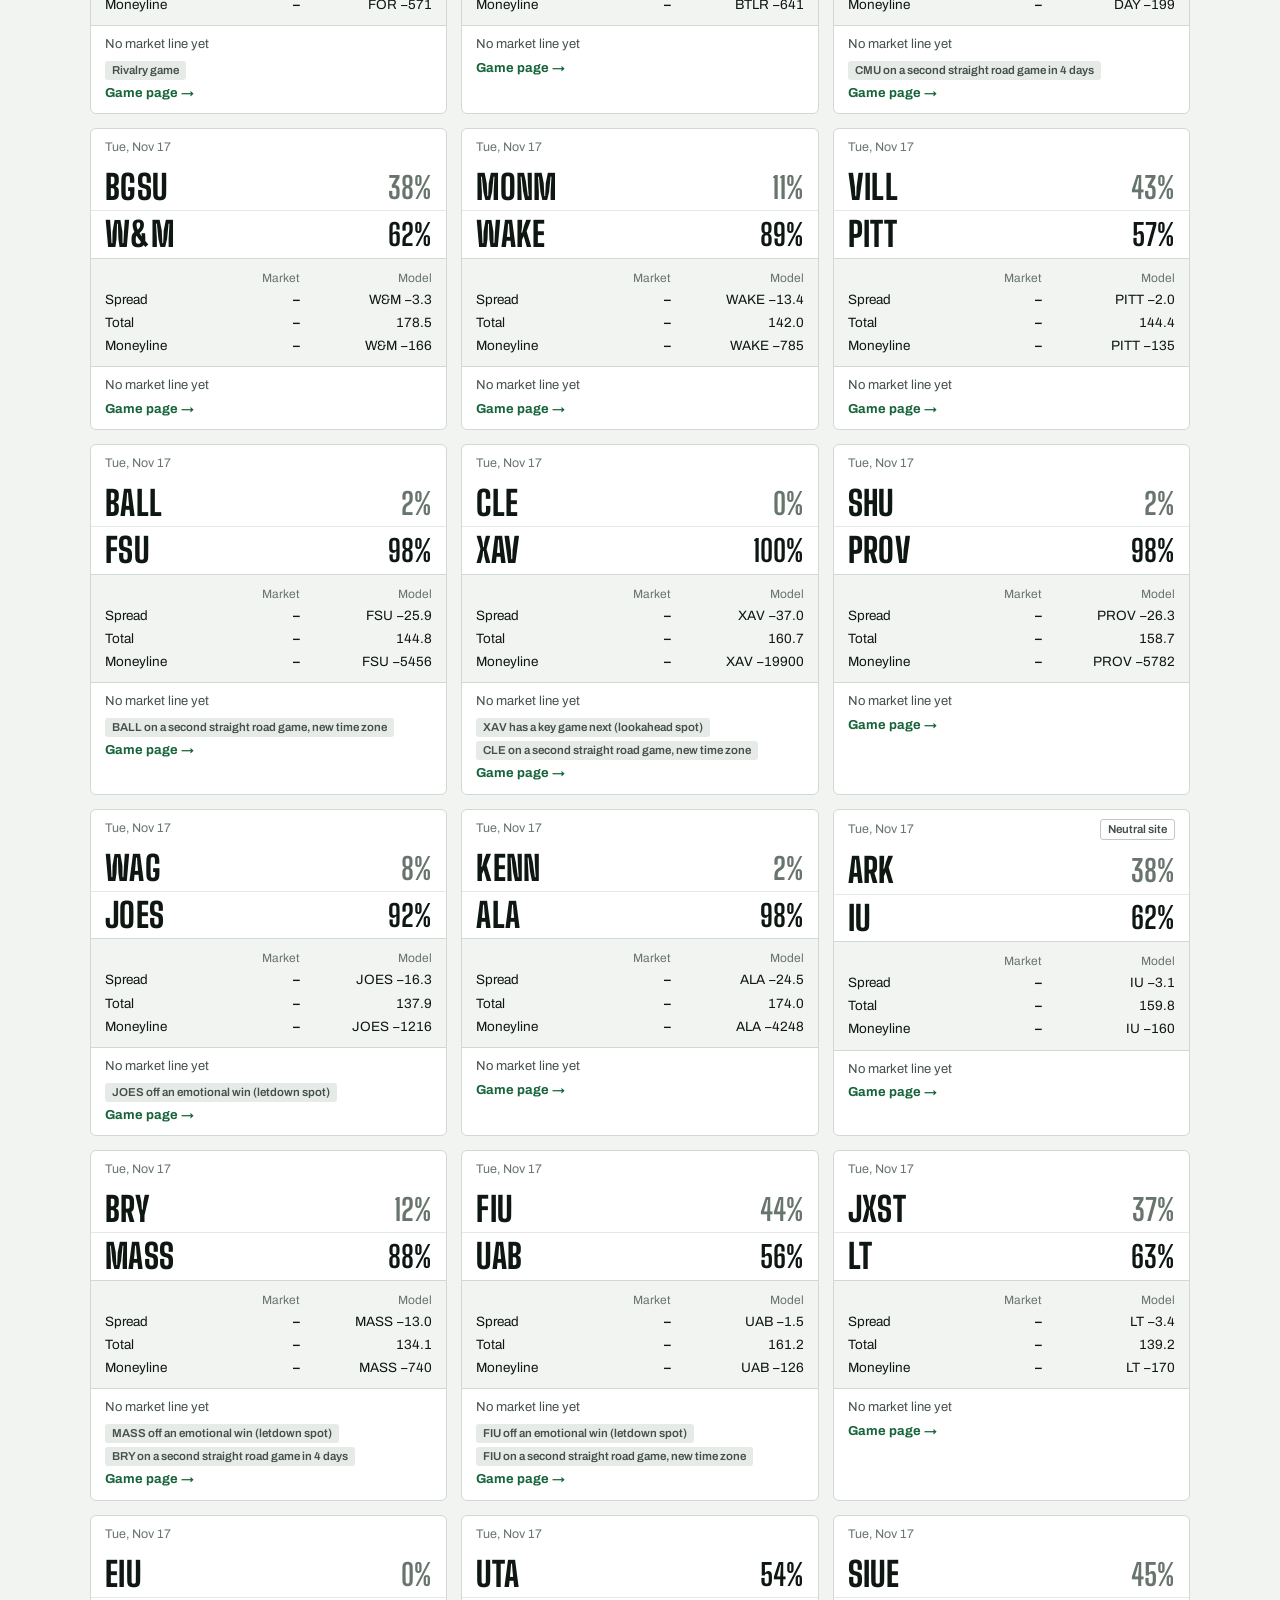
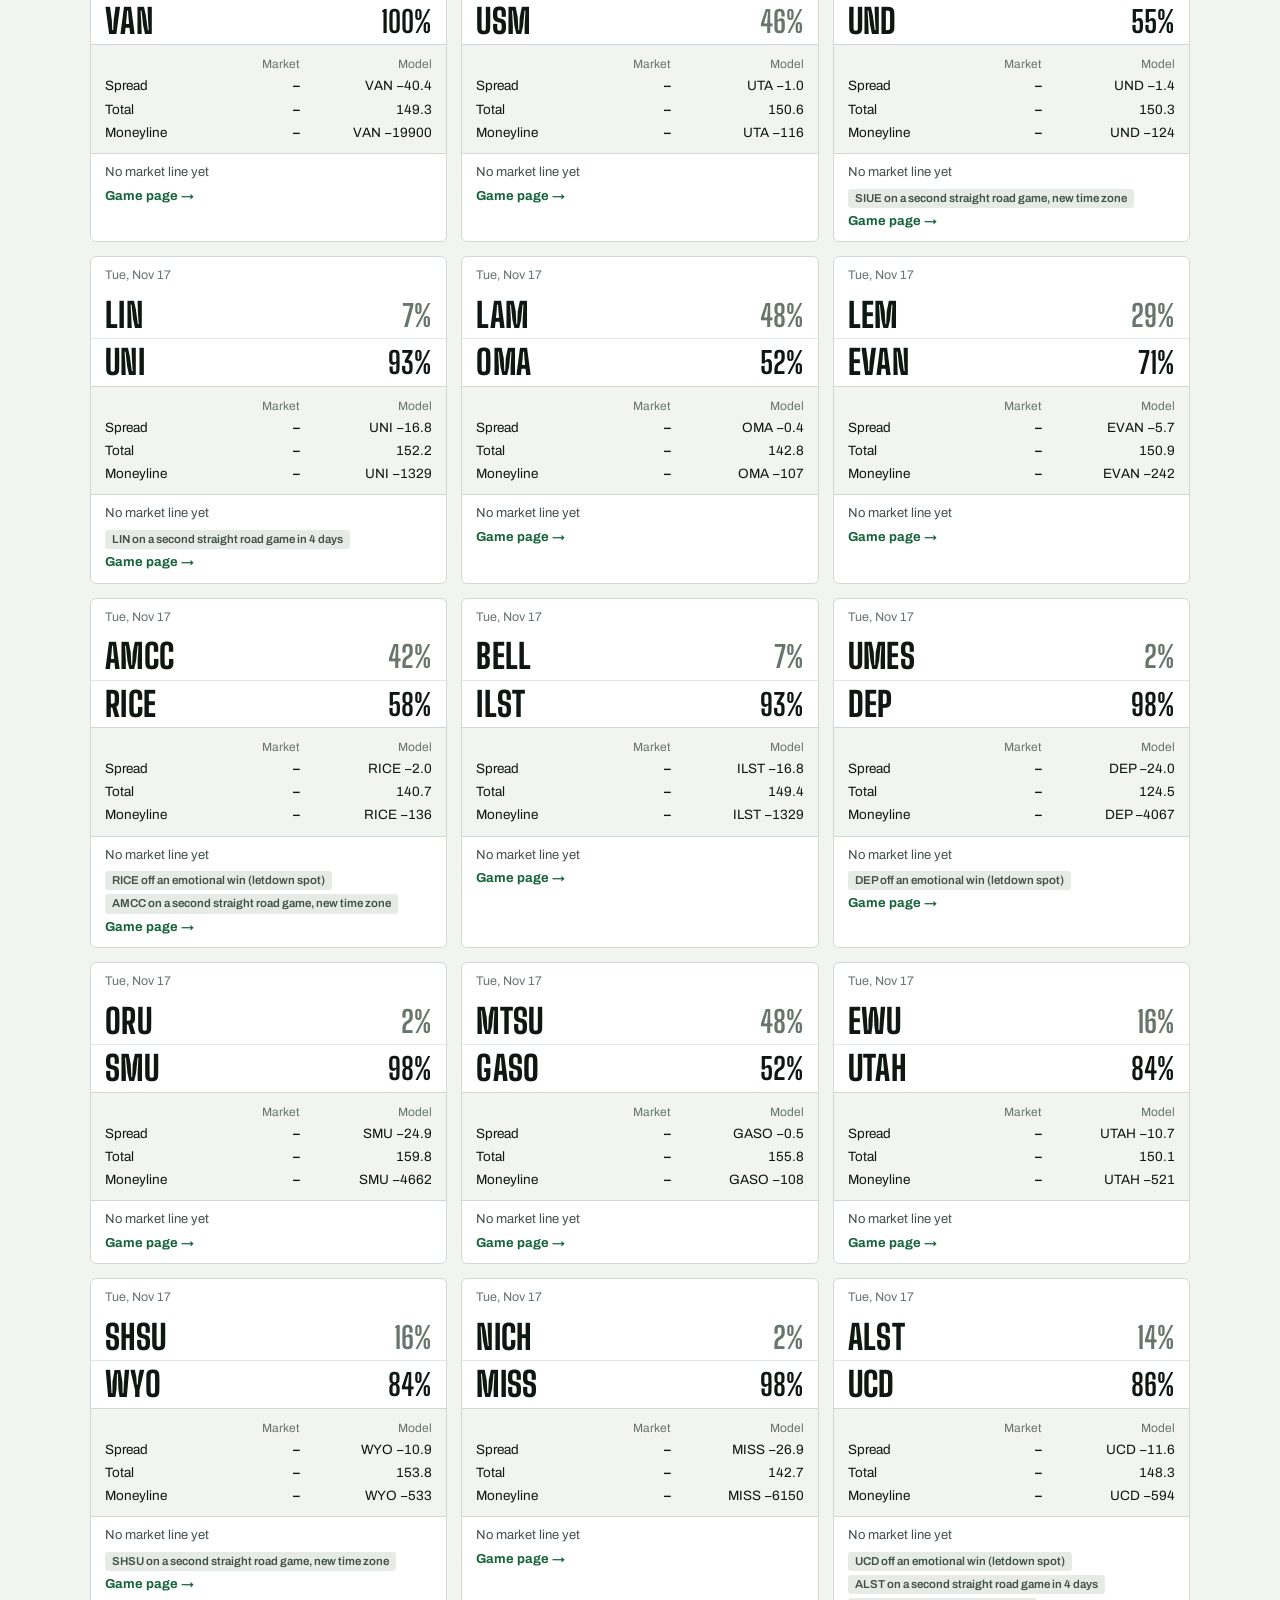
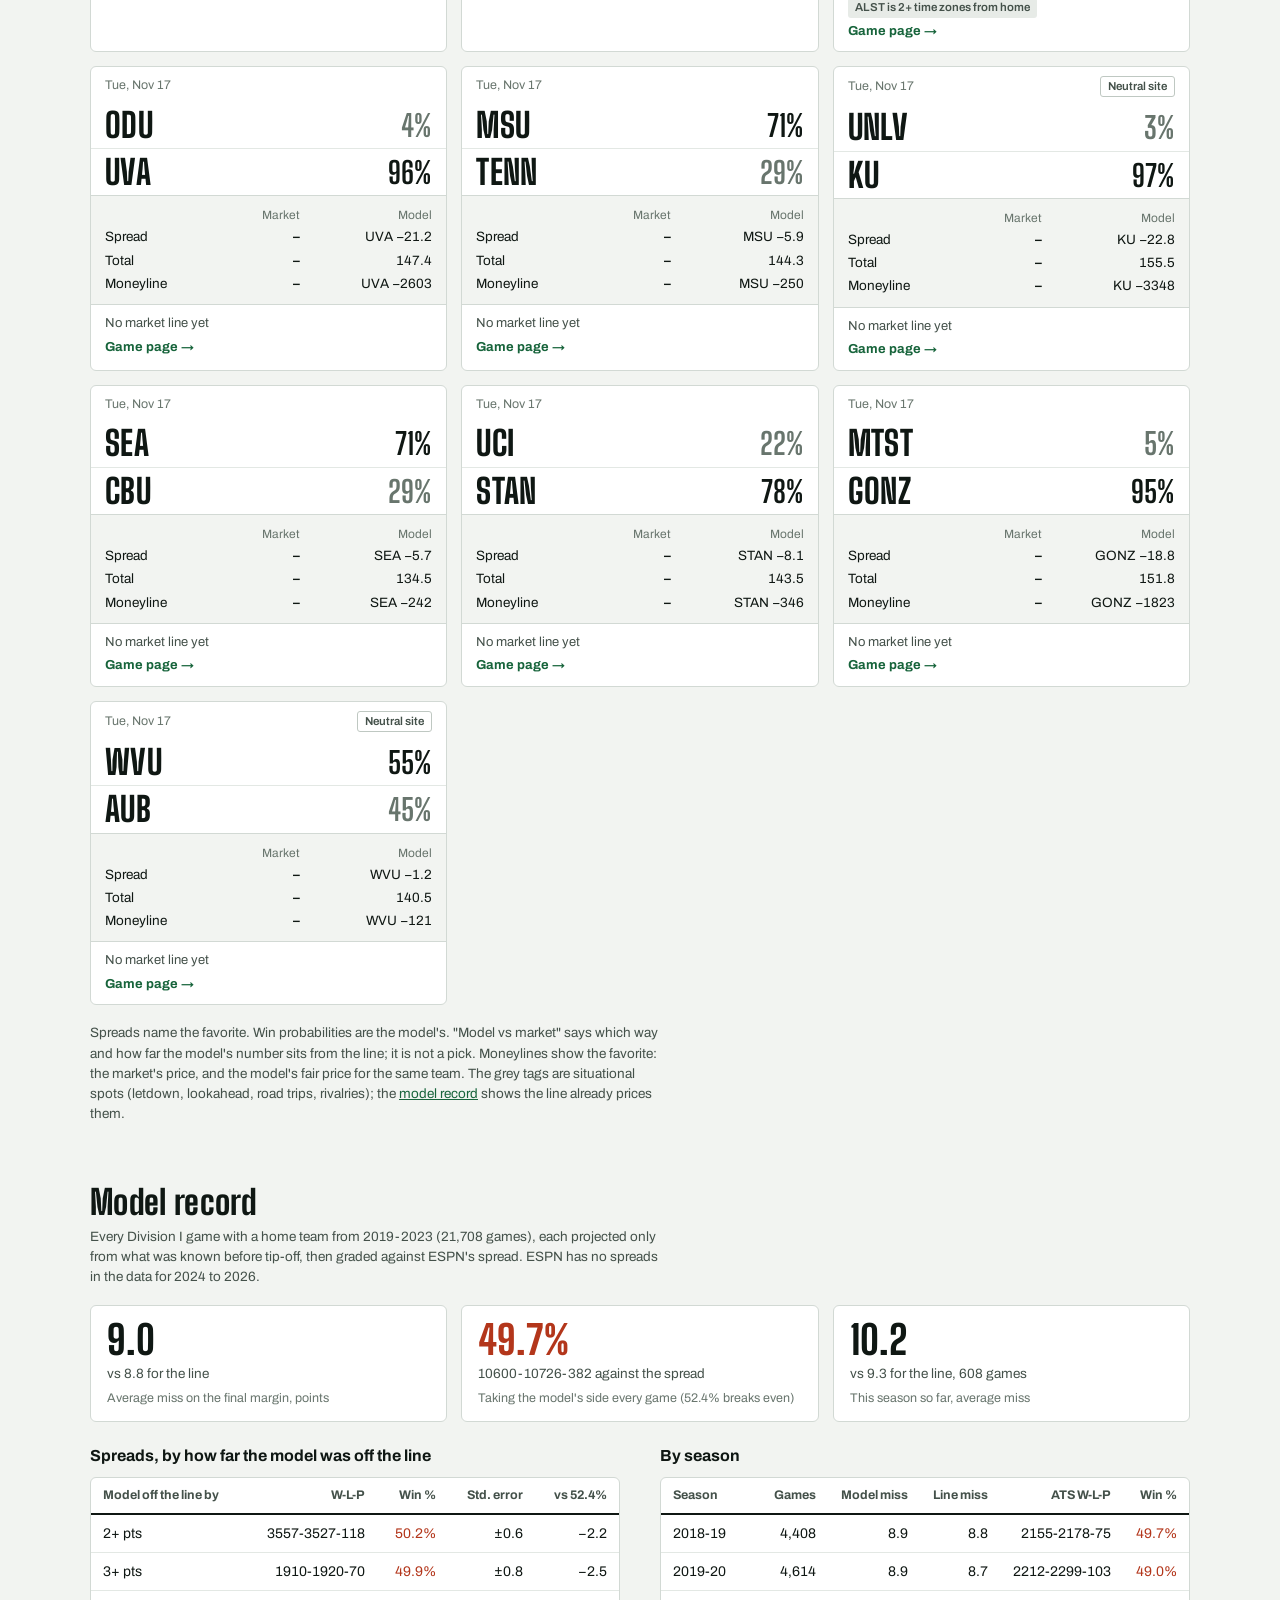
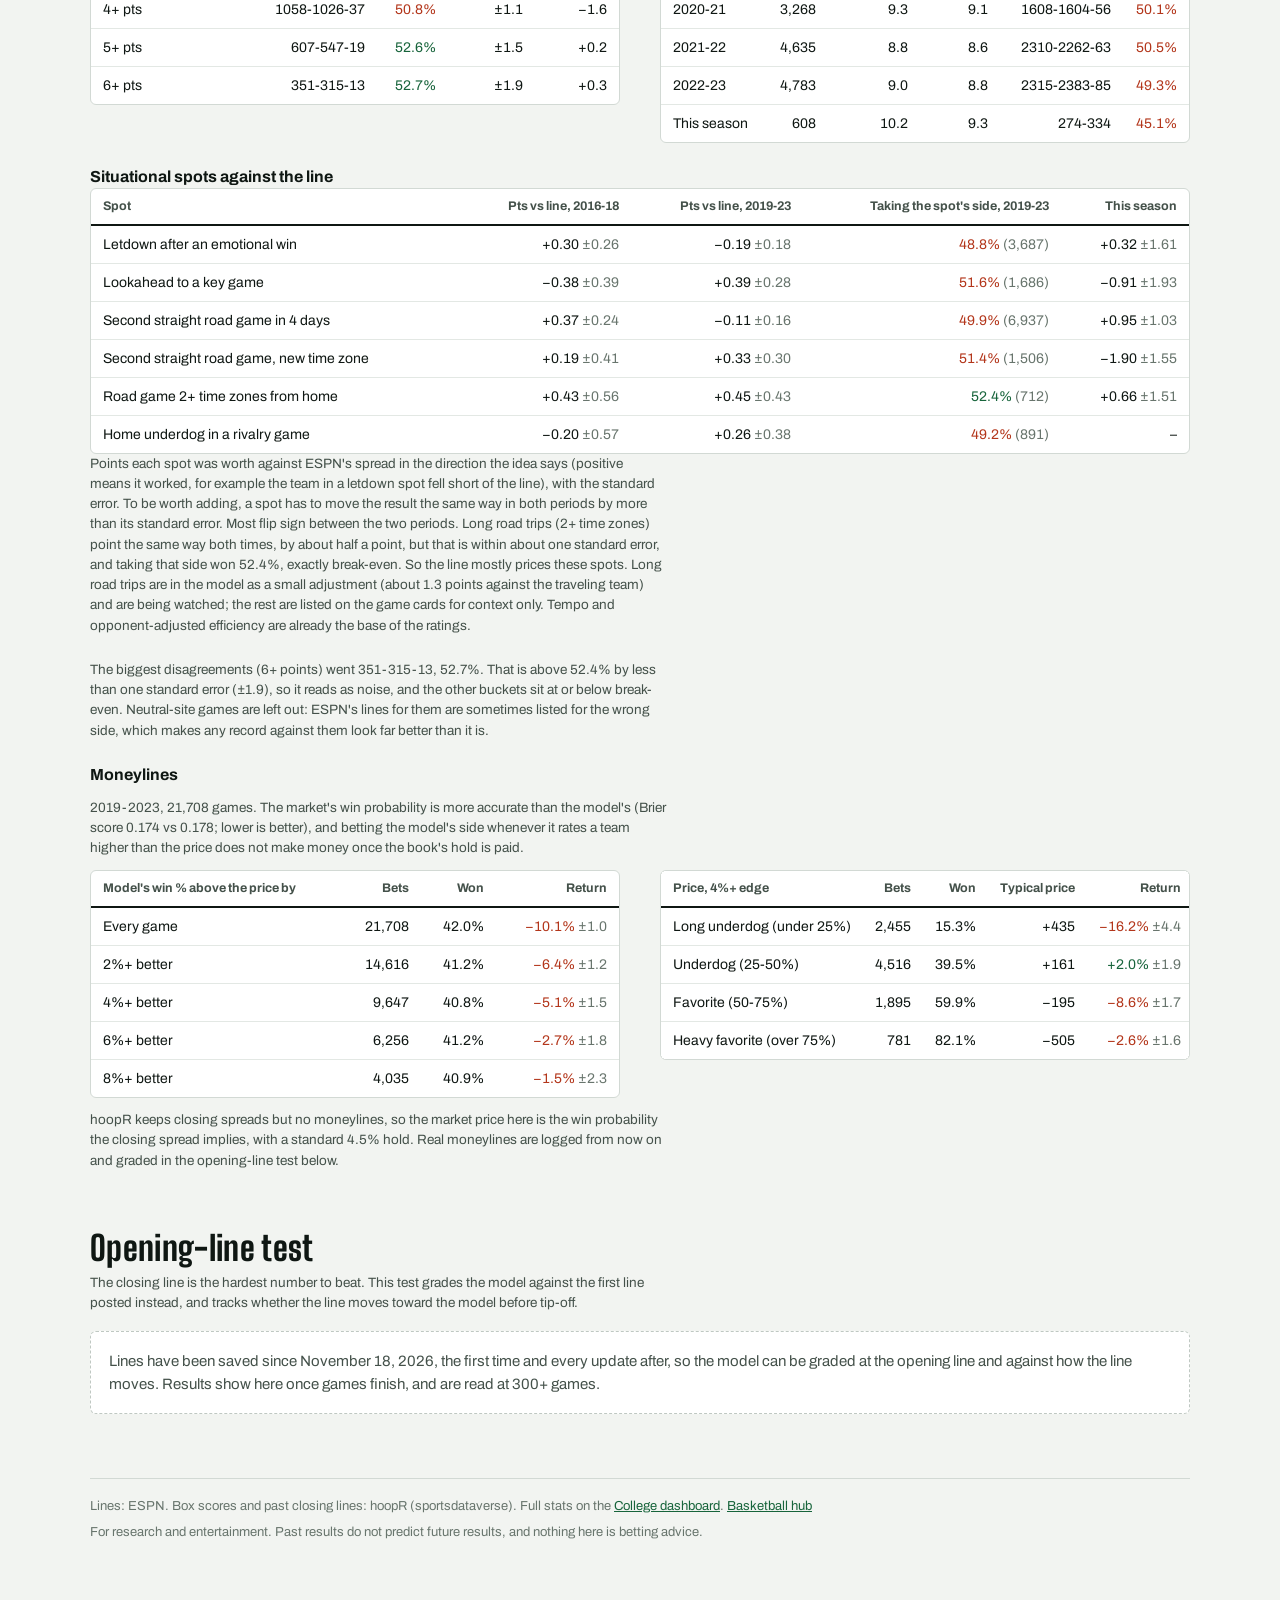
==== commit 799d38c4: "Add college player projections, graded every morning The NBA projection model (now league-agnostic: " ====
--- a/docs/cbb/index.html
+++ b/docs/cbb/index.html
@@ -17,6 +17,7 @@
     <nav class="sections" aria-label="Sections"><ul>
       <li><a href="#games">Games</a></li>
       
+      <li><a href="players.html">Players</a></li>
       <li><a href="archive.html">Past nights</a></li>
       <li><a href="#model">Model record</a></li>
       <li><a href="#openers">Opening-line test</a></li>
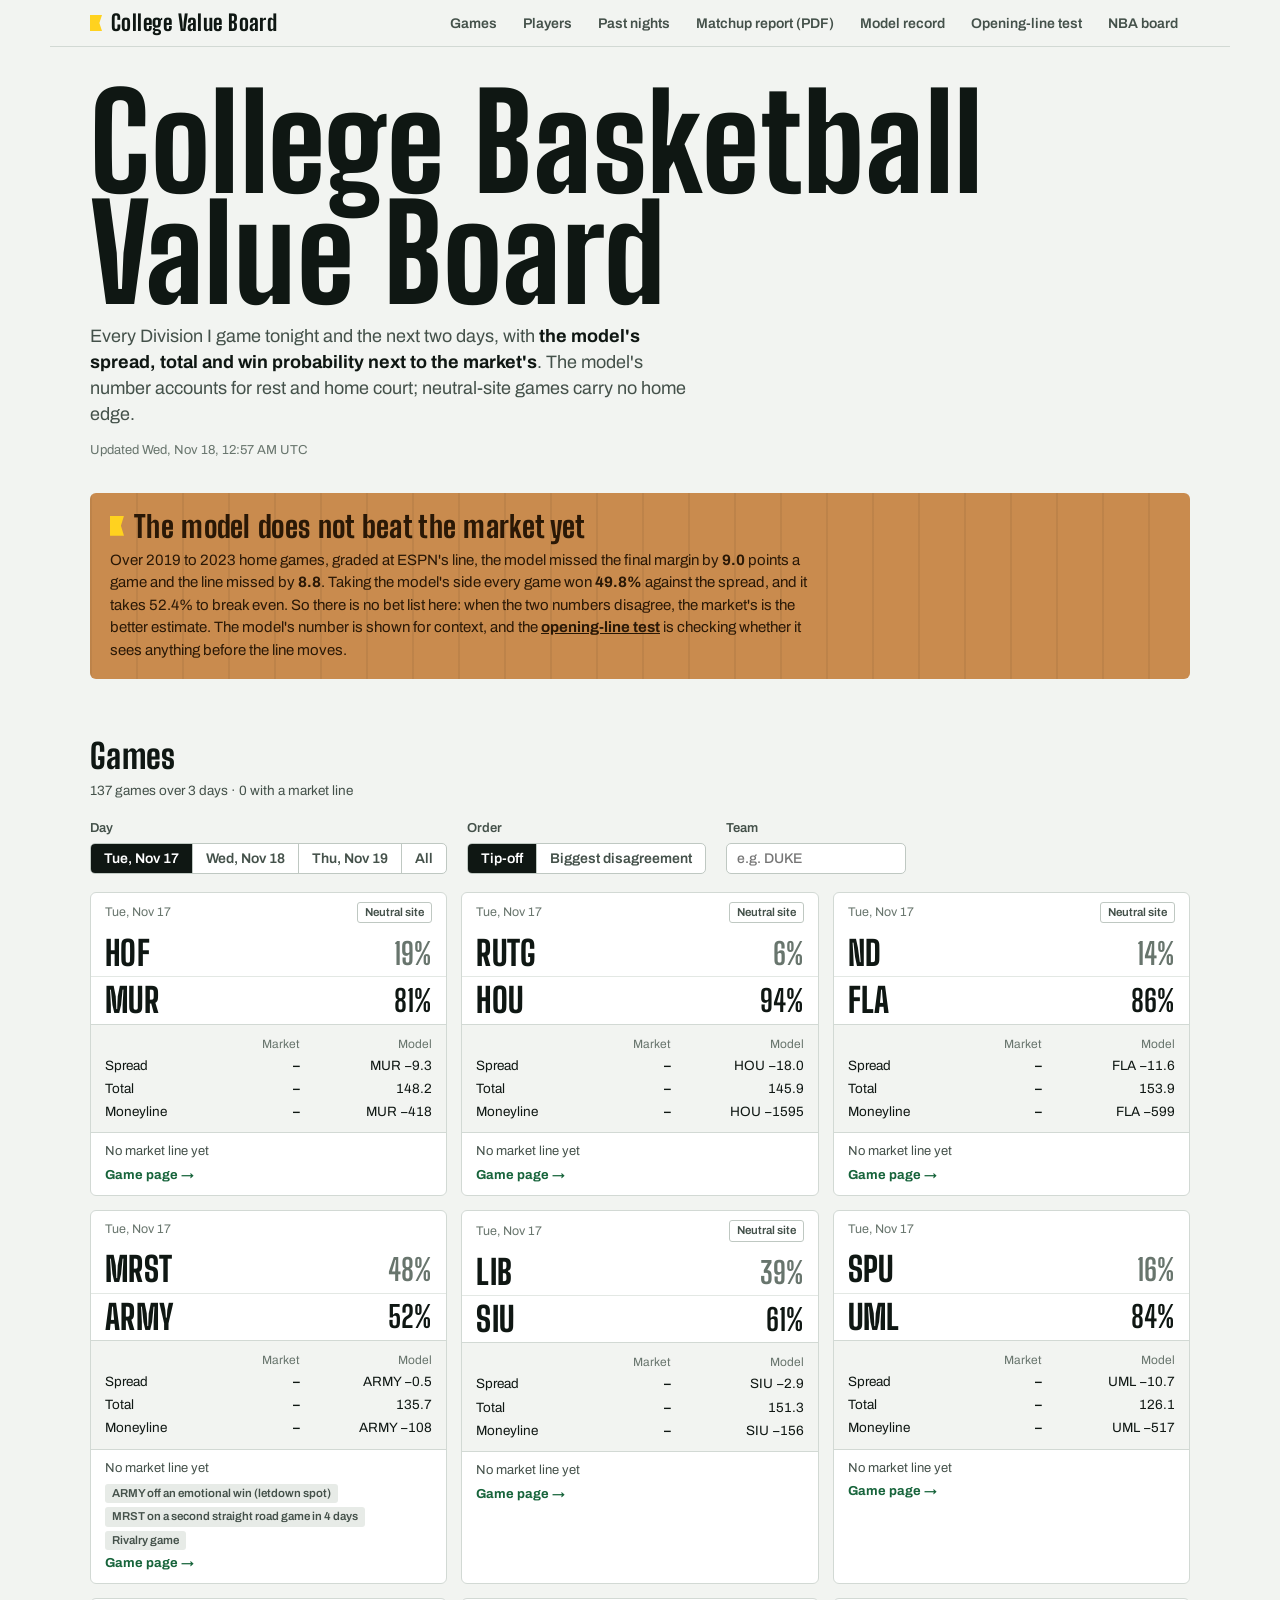
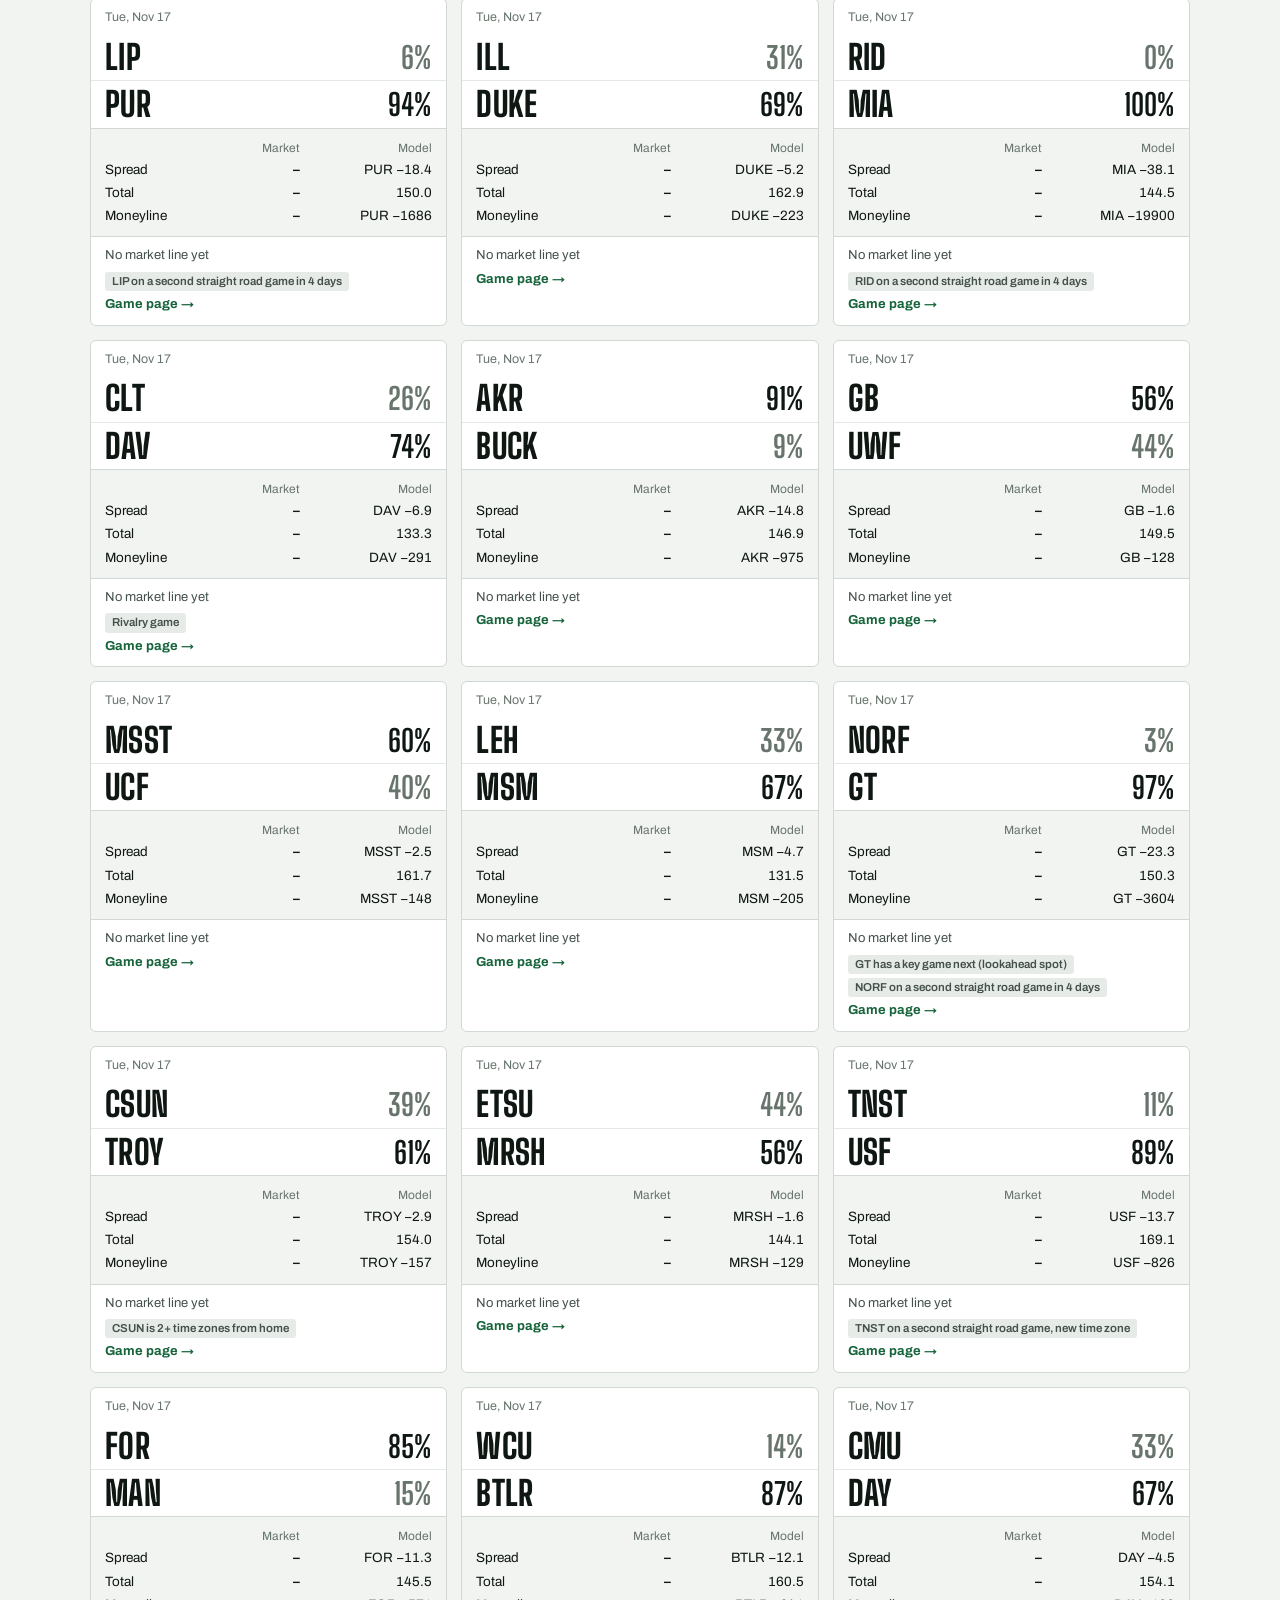
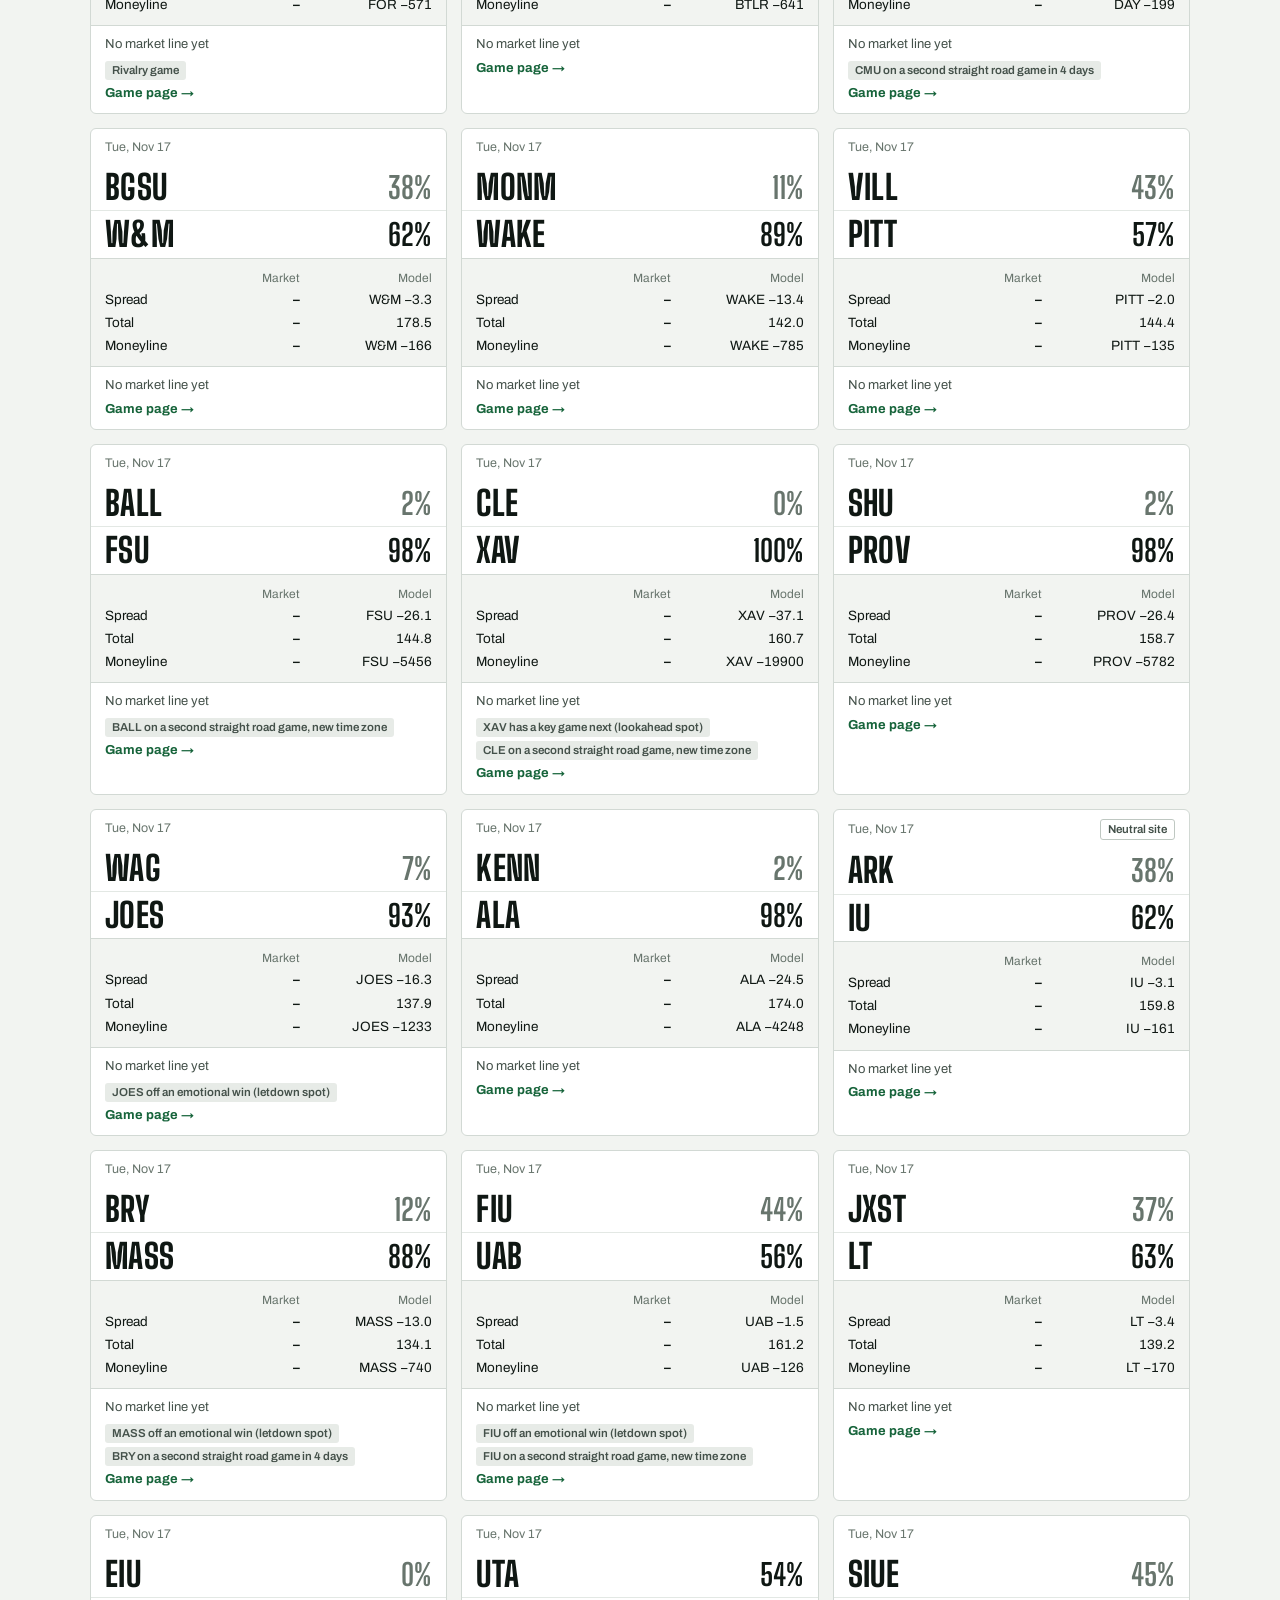
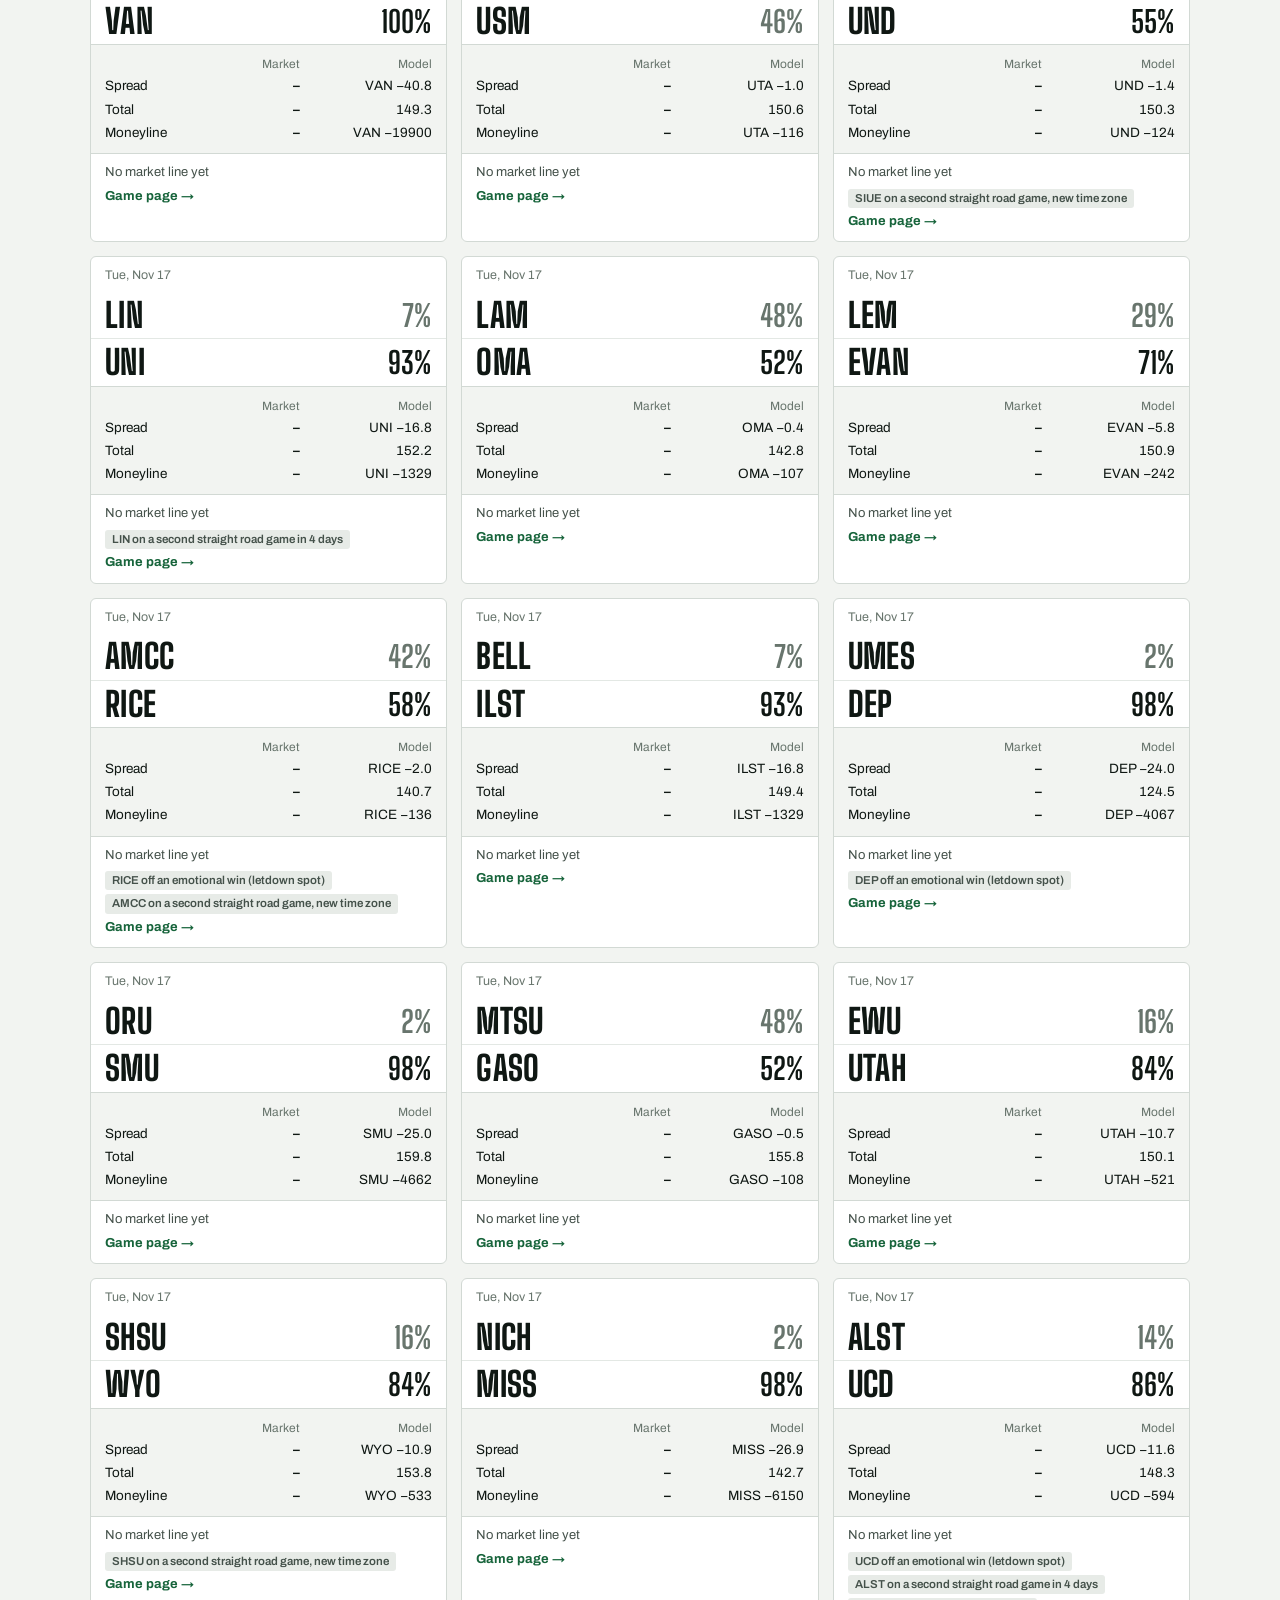
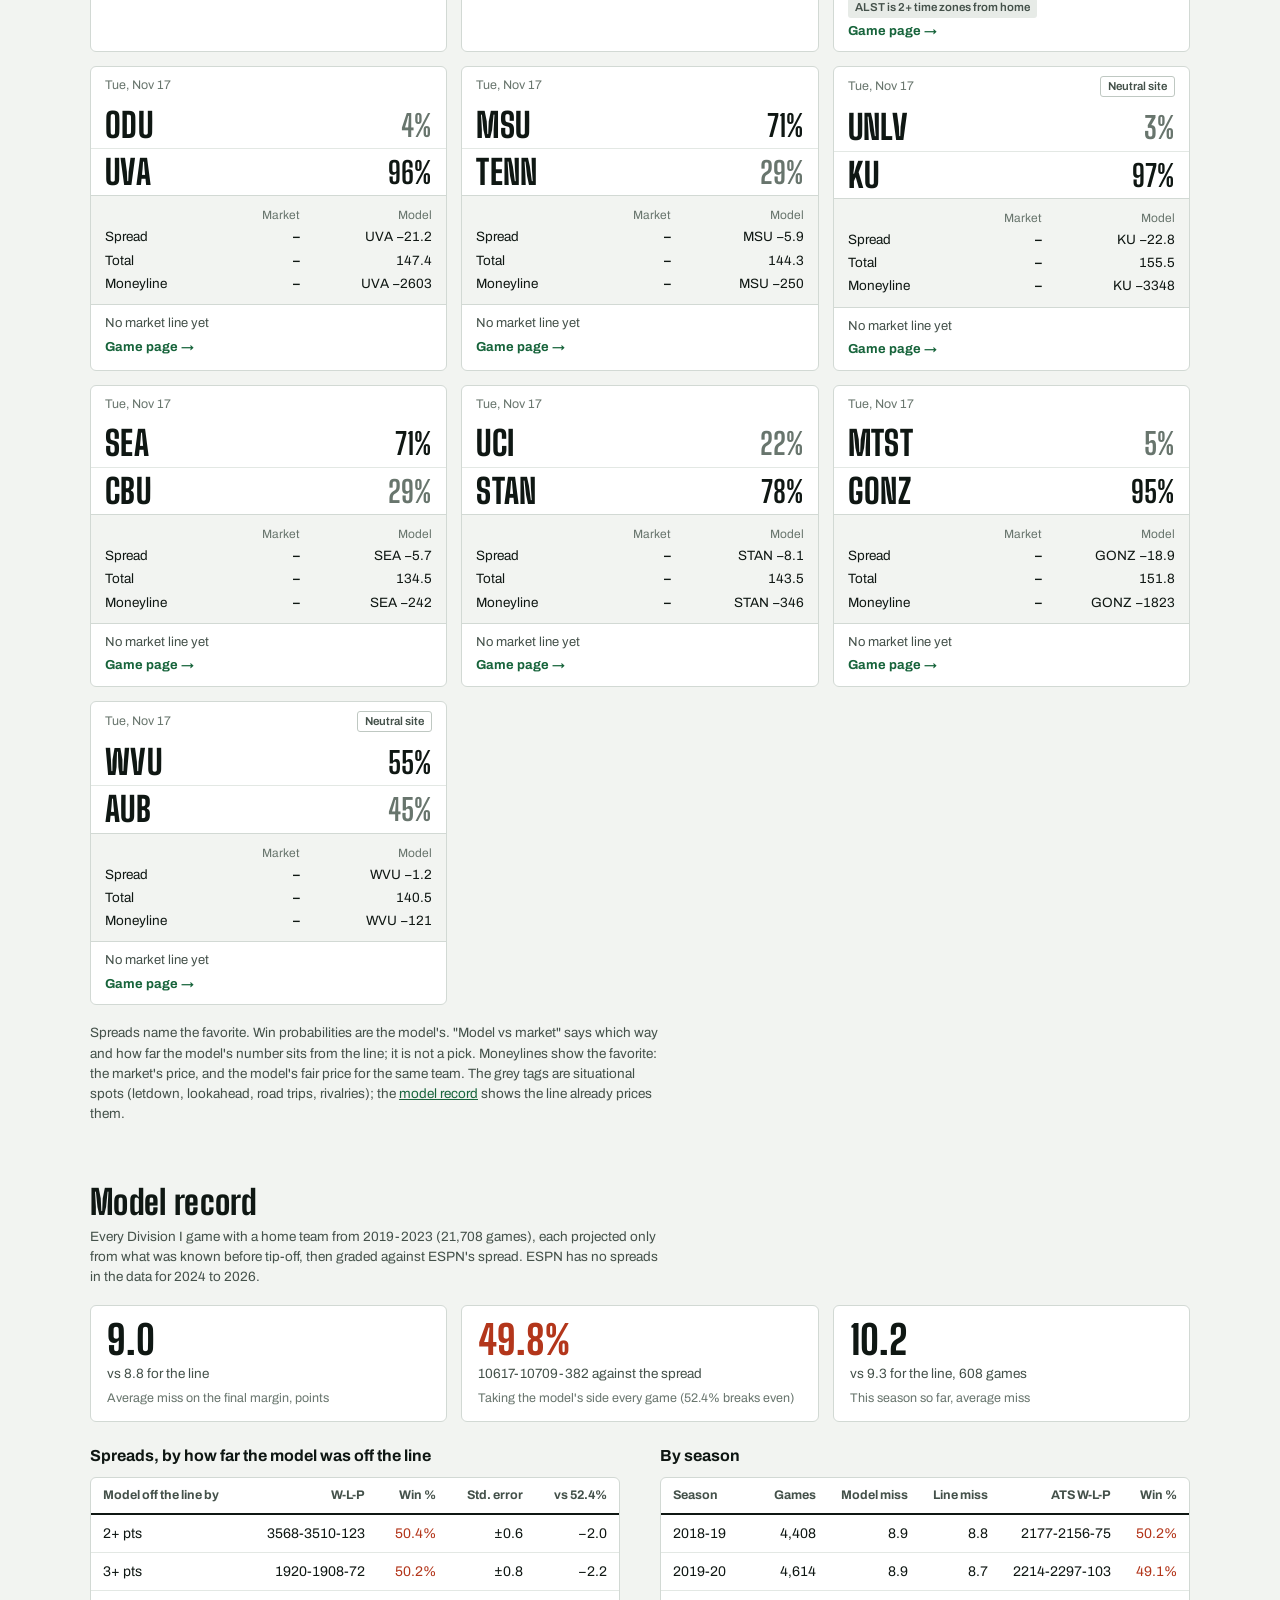
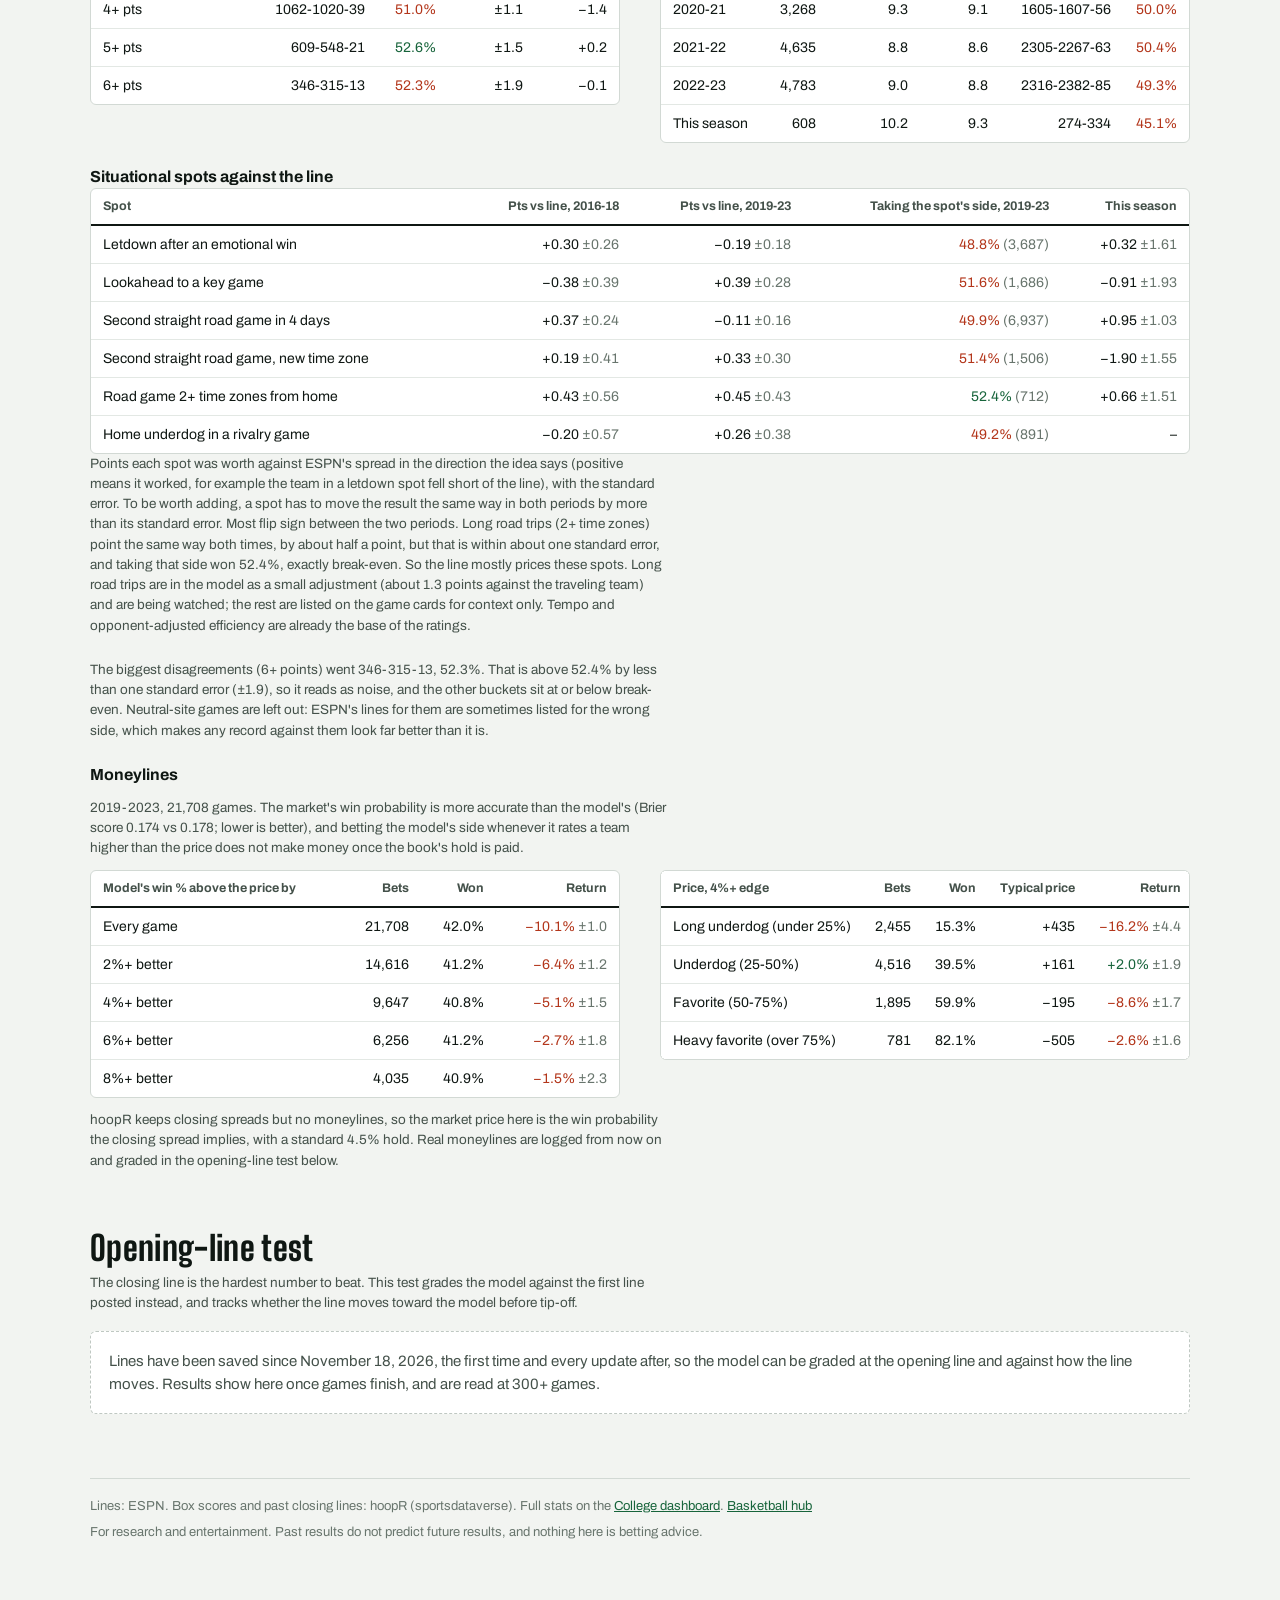
==== commit 84e9b1af: "Matchup report PDFs: board links, README, first reports Co-Authored-By: Claude Opus 5.5 <noreply@ant" ====
--- a/docs/cbb/index.html
+++ b/docs/cbb/index.html
@@ -19,6 +19,7 @@
       
       <li><a href="players.html">Players</a></li>
       <li><a href="archive.html">Past nights</a></li>
+      <li><a href="../reports/cbb/latest.pdf">Matchup report (PDF)</a></li>
       <li><a href="#model">Model record</a></li>
       <li><a href="#openers">Opening-line test</a></li>
       <li><a href="../nba/">NBA board</a></li>
--- a/docs/board.css
+++ b/docs/board.css
@@ -165,6 +165,7 @@
 
 /* ---- player projections ---- */
 table.pl td small { display: block; font-size: 11.5px; color: var(--ink-3); line-height: 1.2; }
+table.pl td small.prop { color: var(--ink-2); font-weight: 600; }
 table.pl td.l, table.pl th.l { white-space: nowrap; }
 .grades { display: grid; grid-template-columns: repeat(auto-fit, minmax(min(100%, 420px), 1fr)); gap: 20px 28px; }
 .grades > div { display: grid; gap: 10px; }
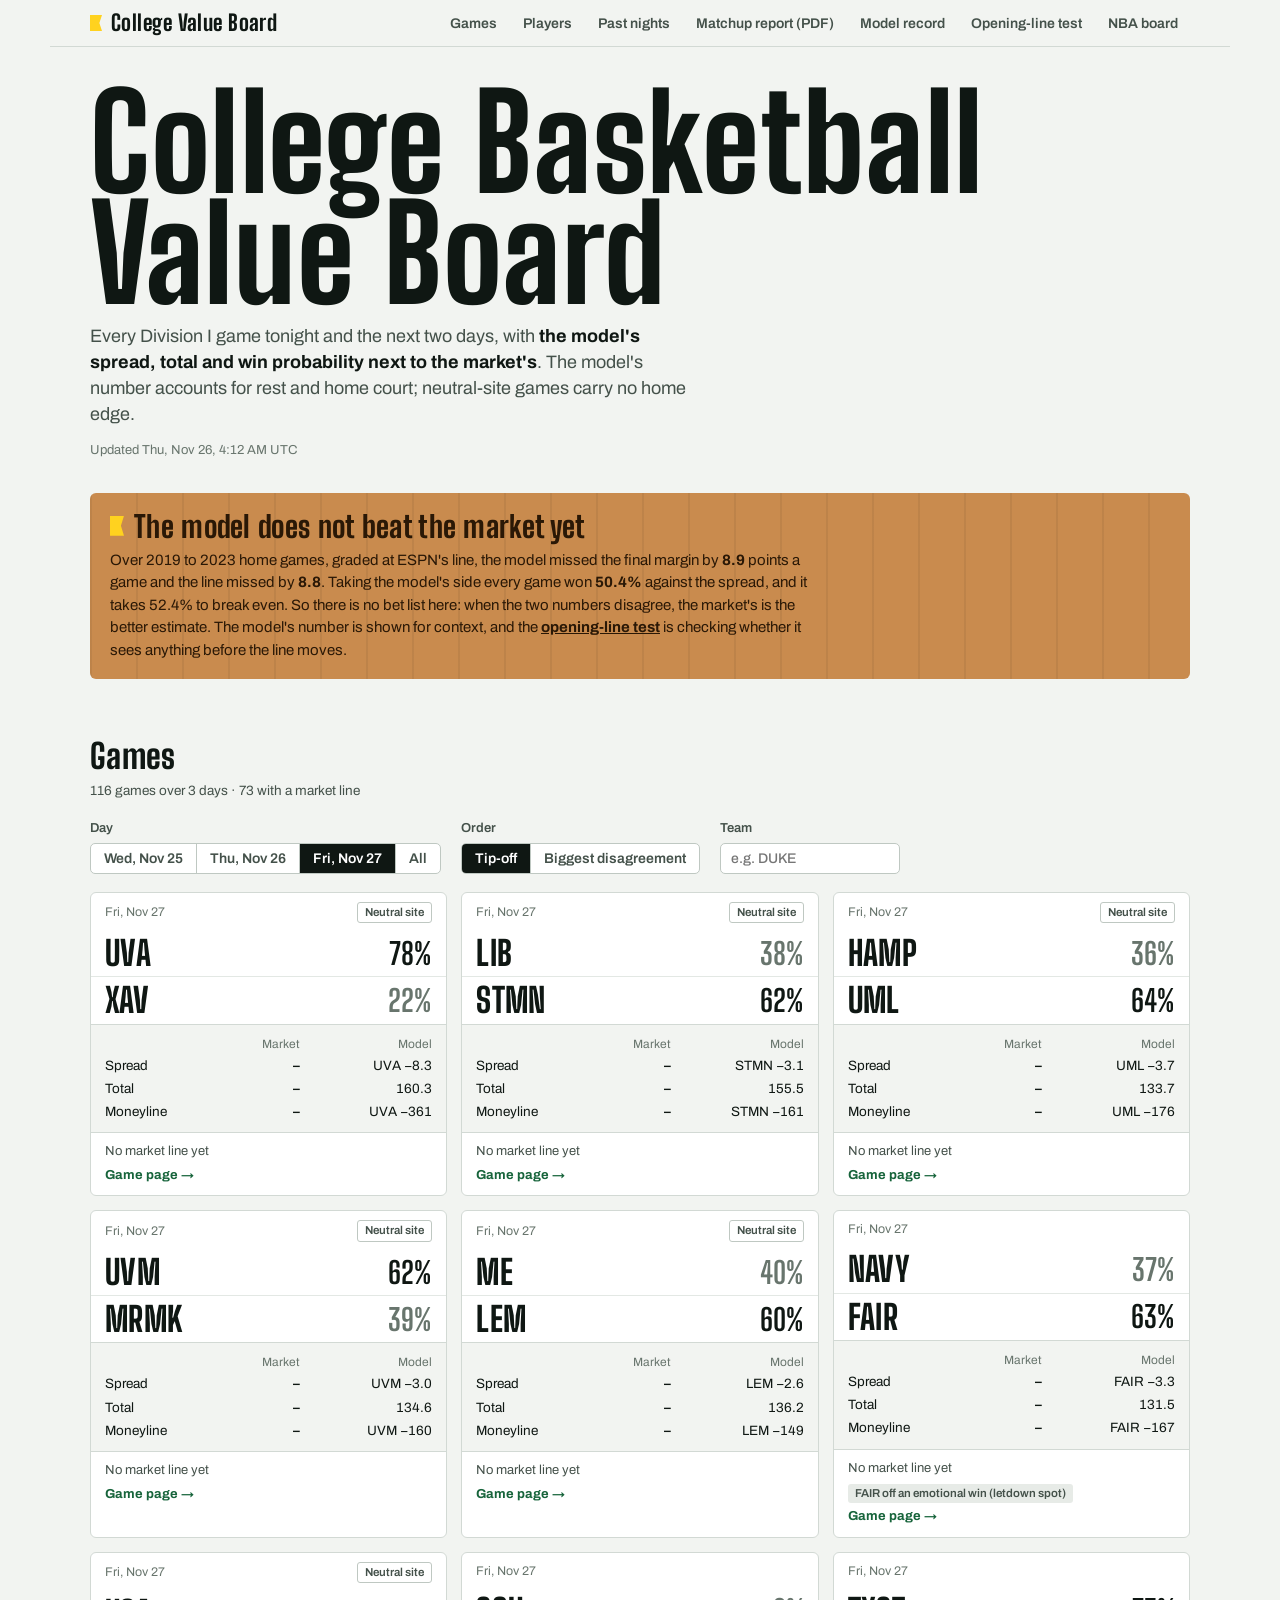
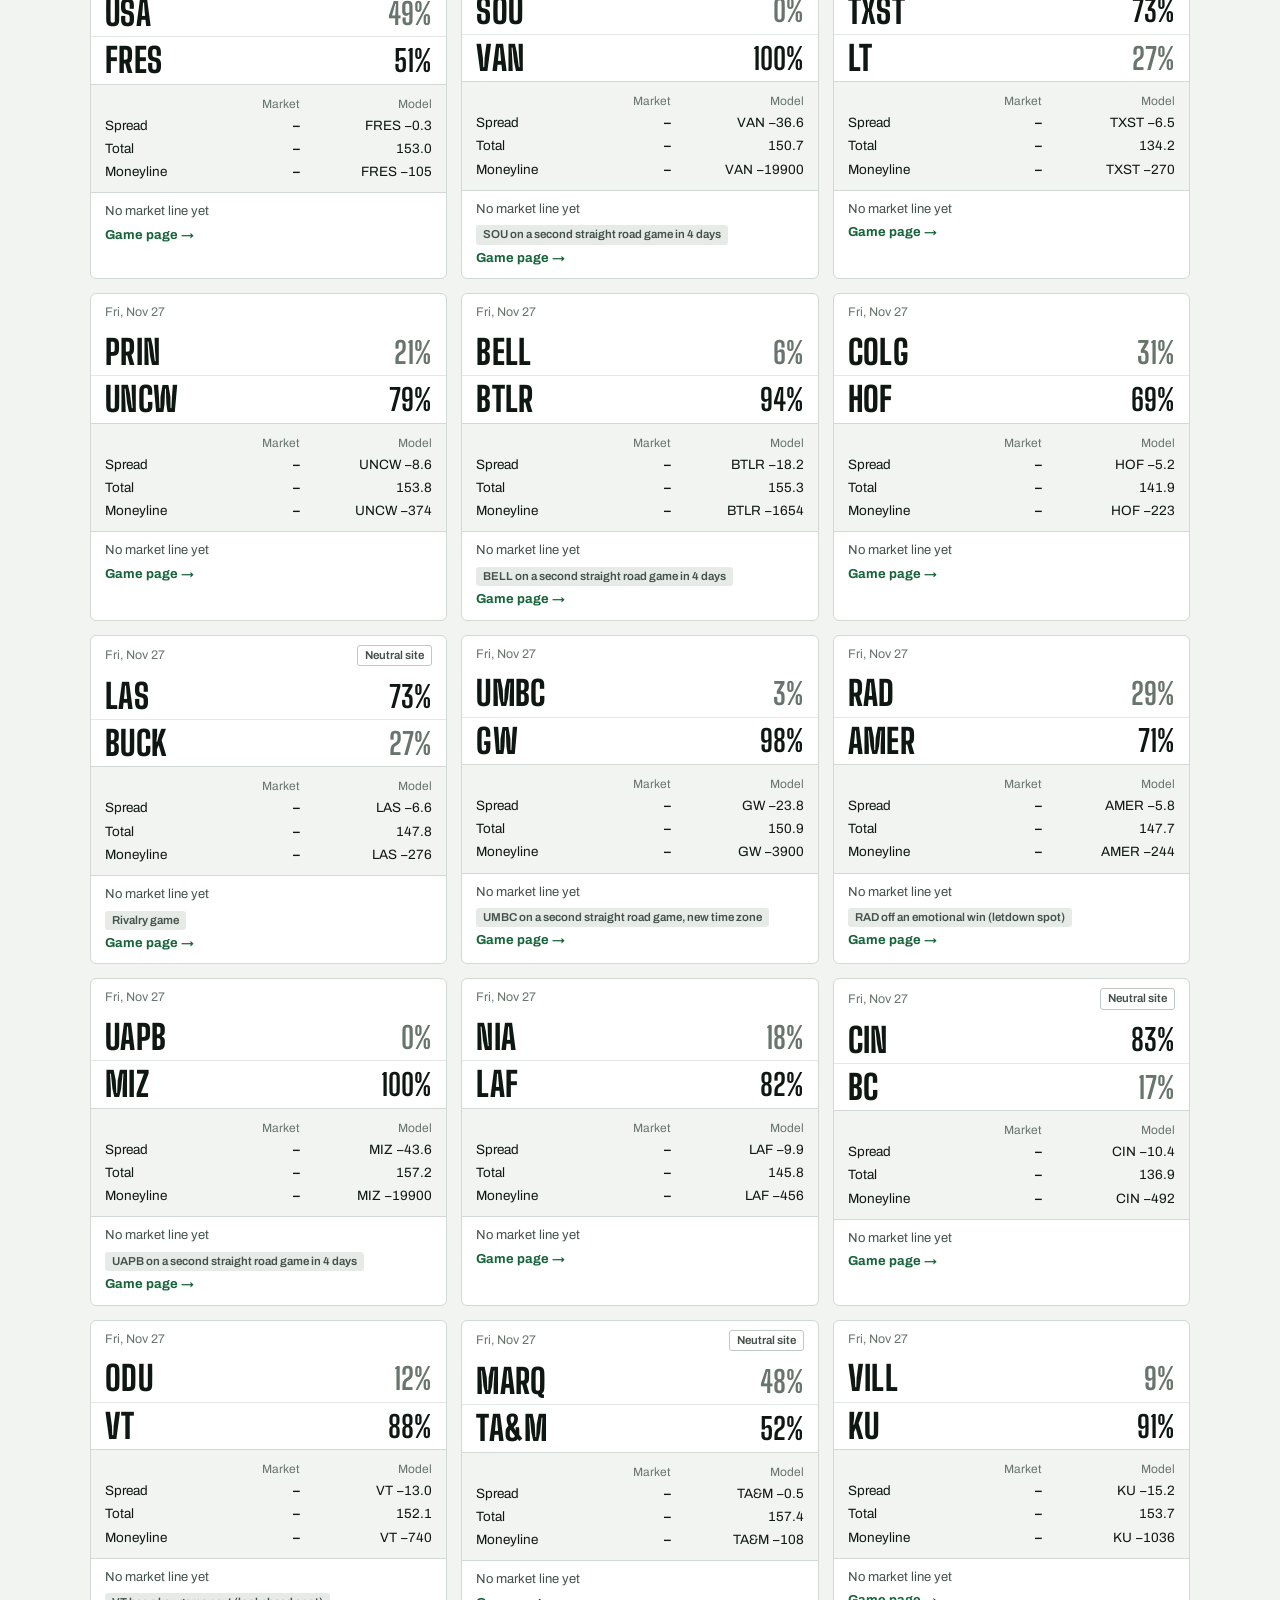
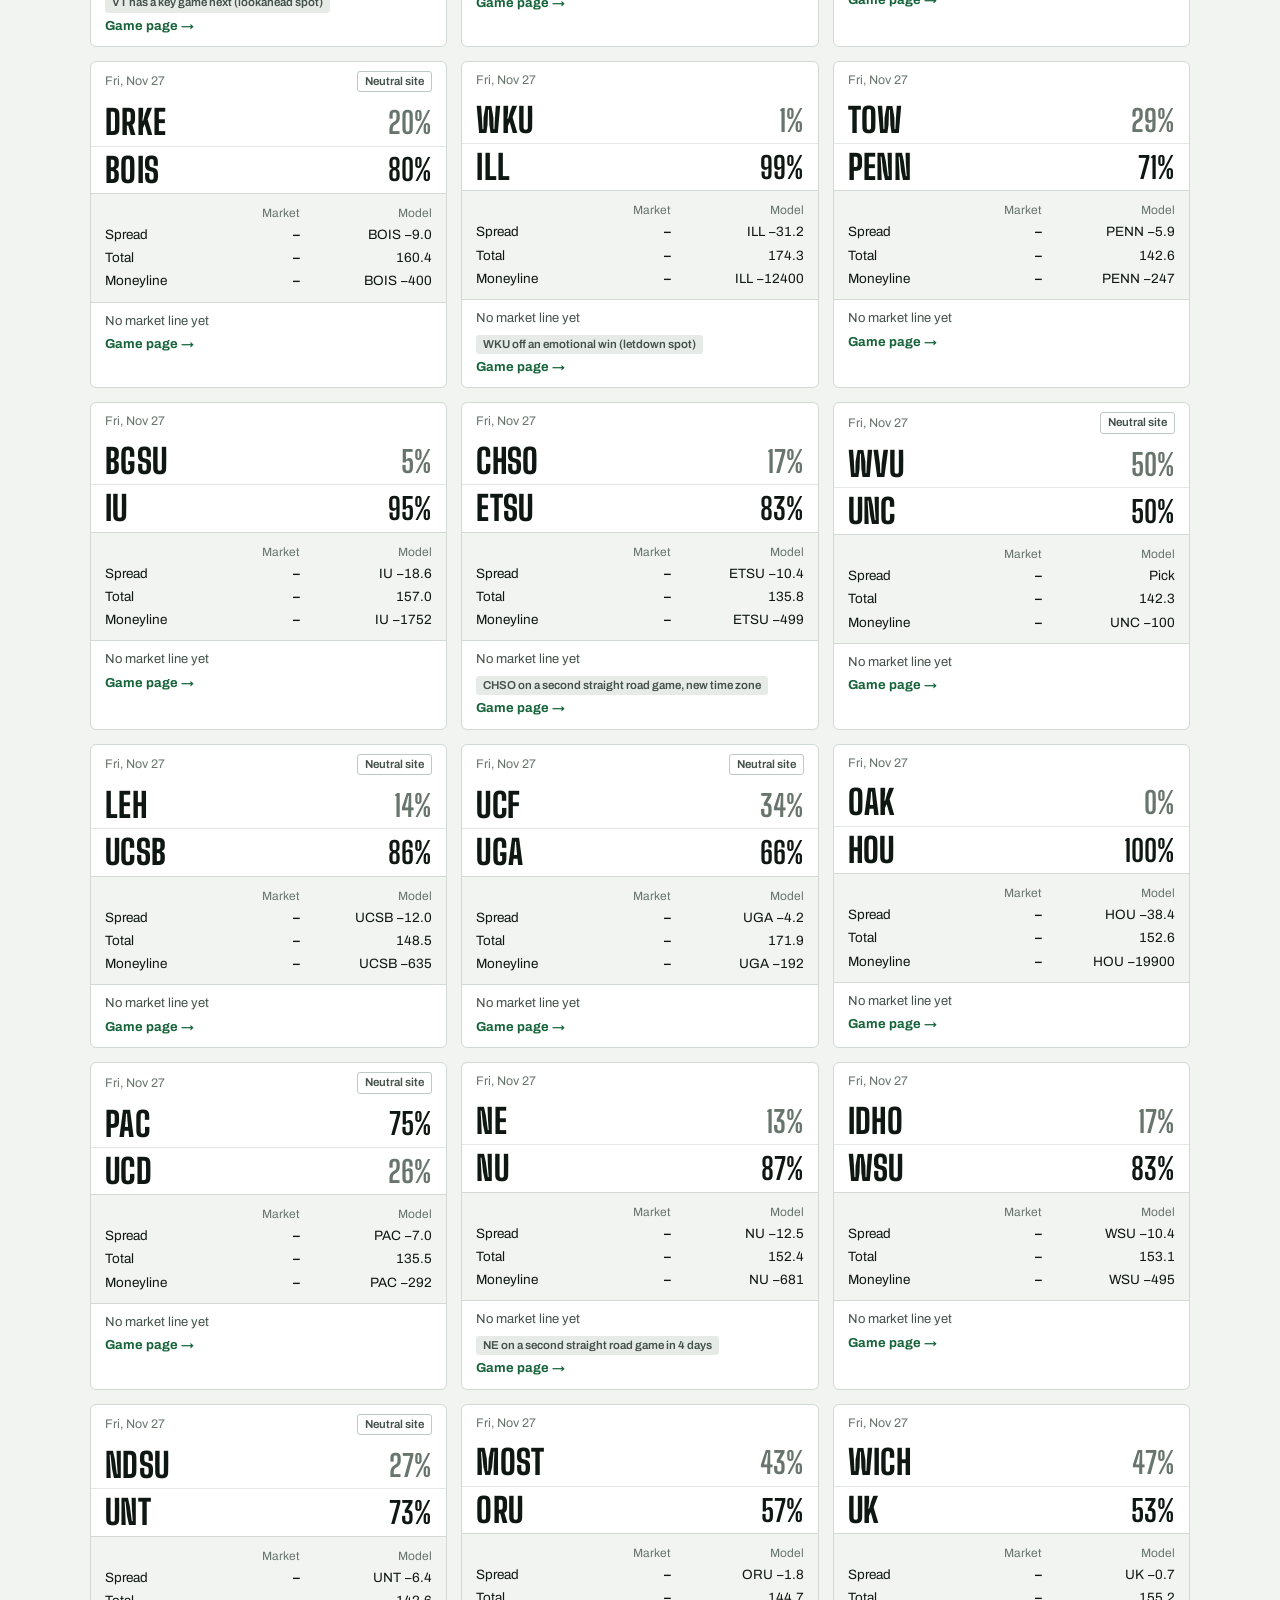
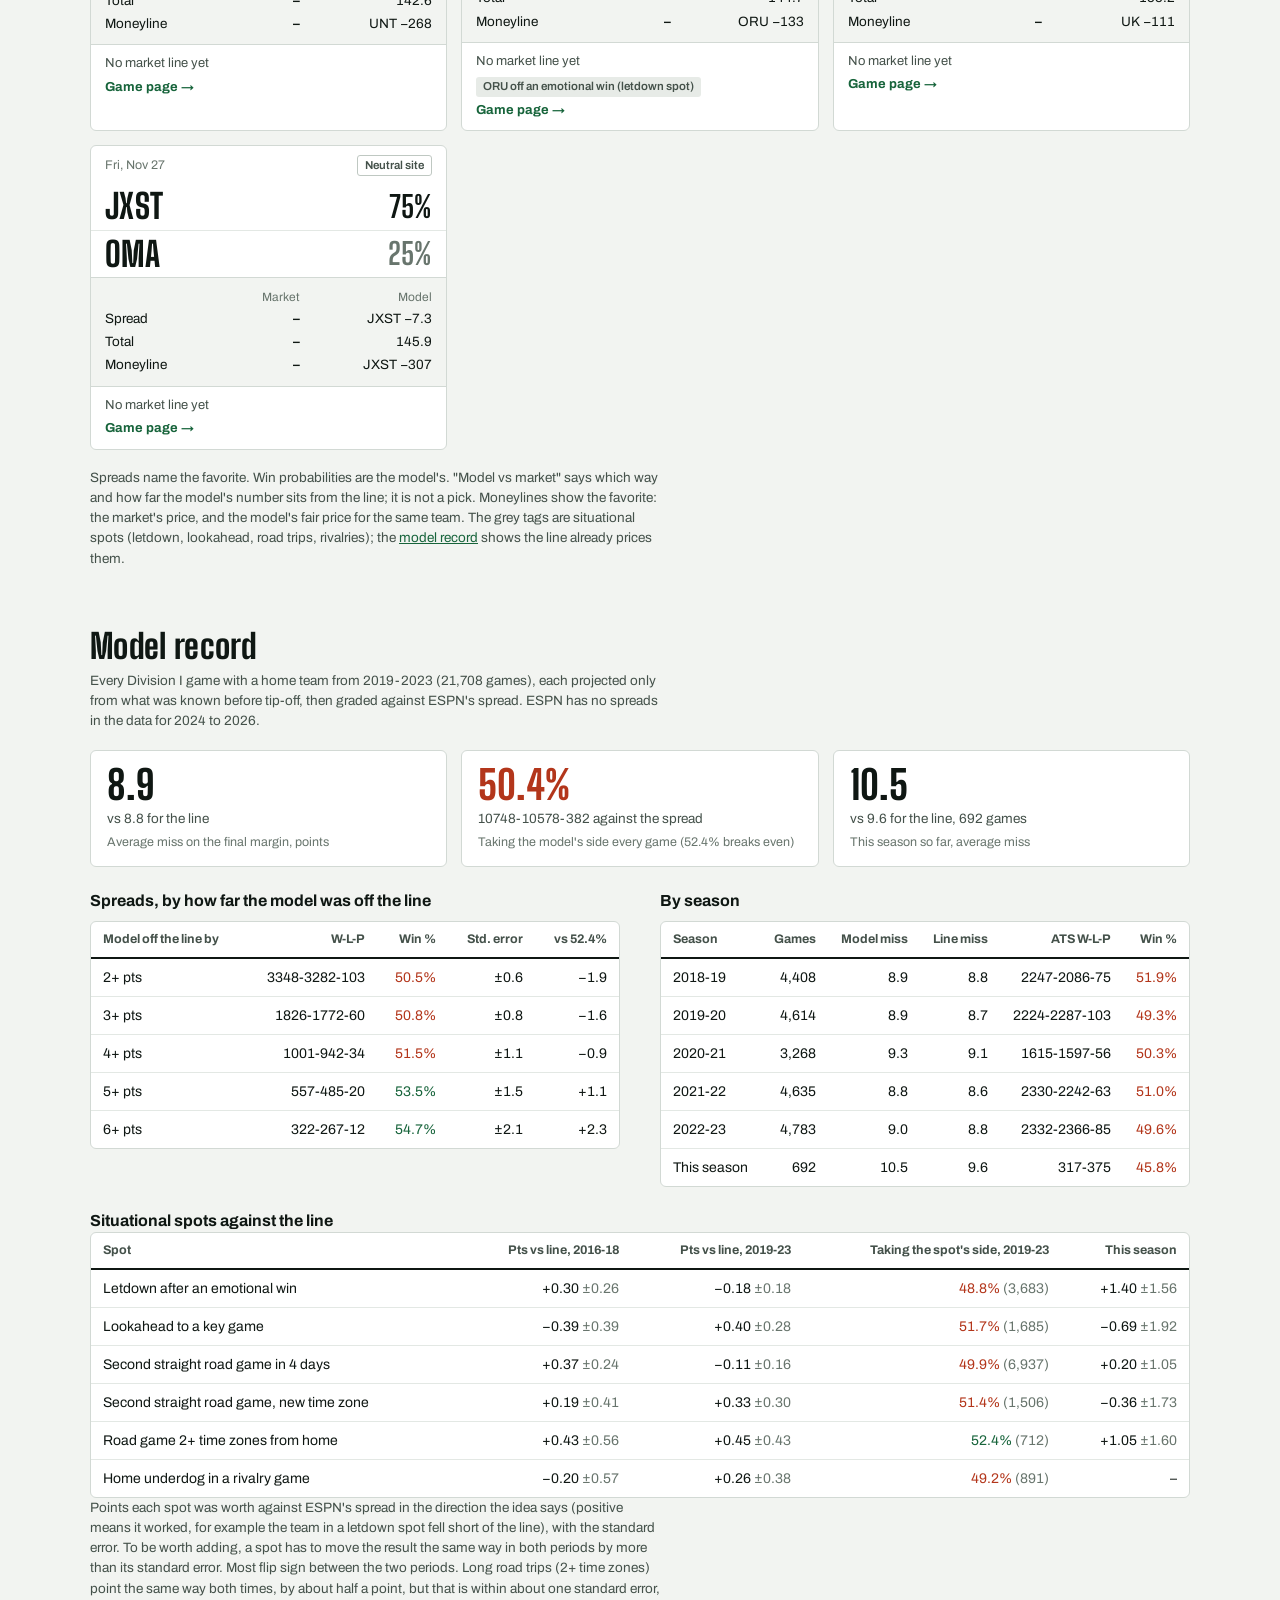
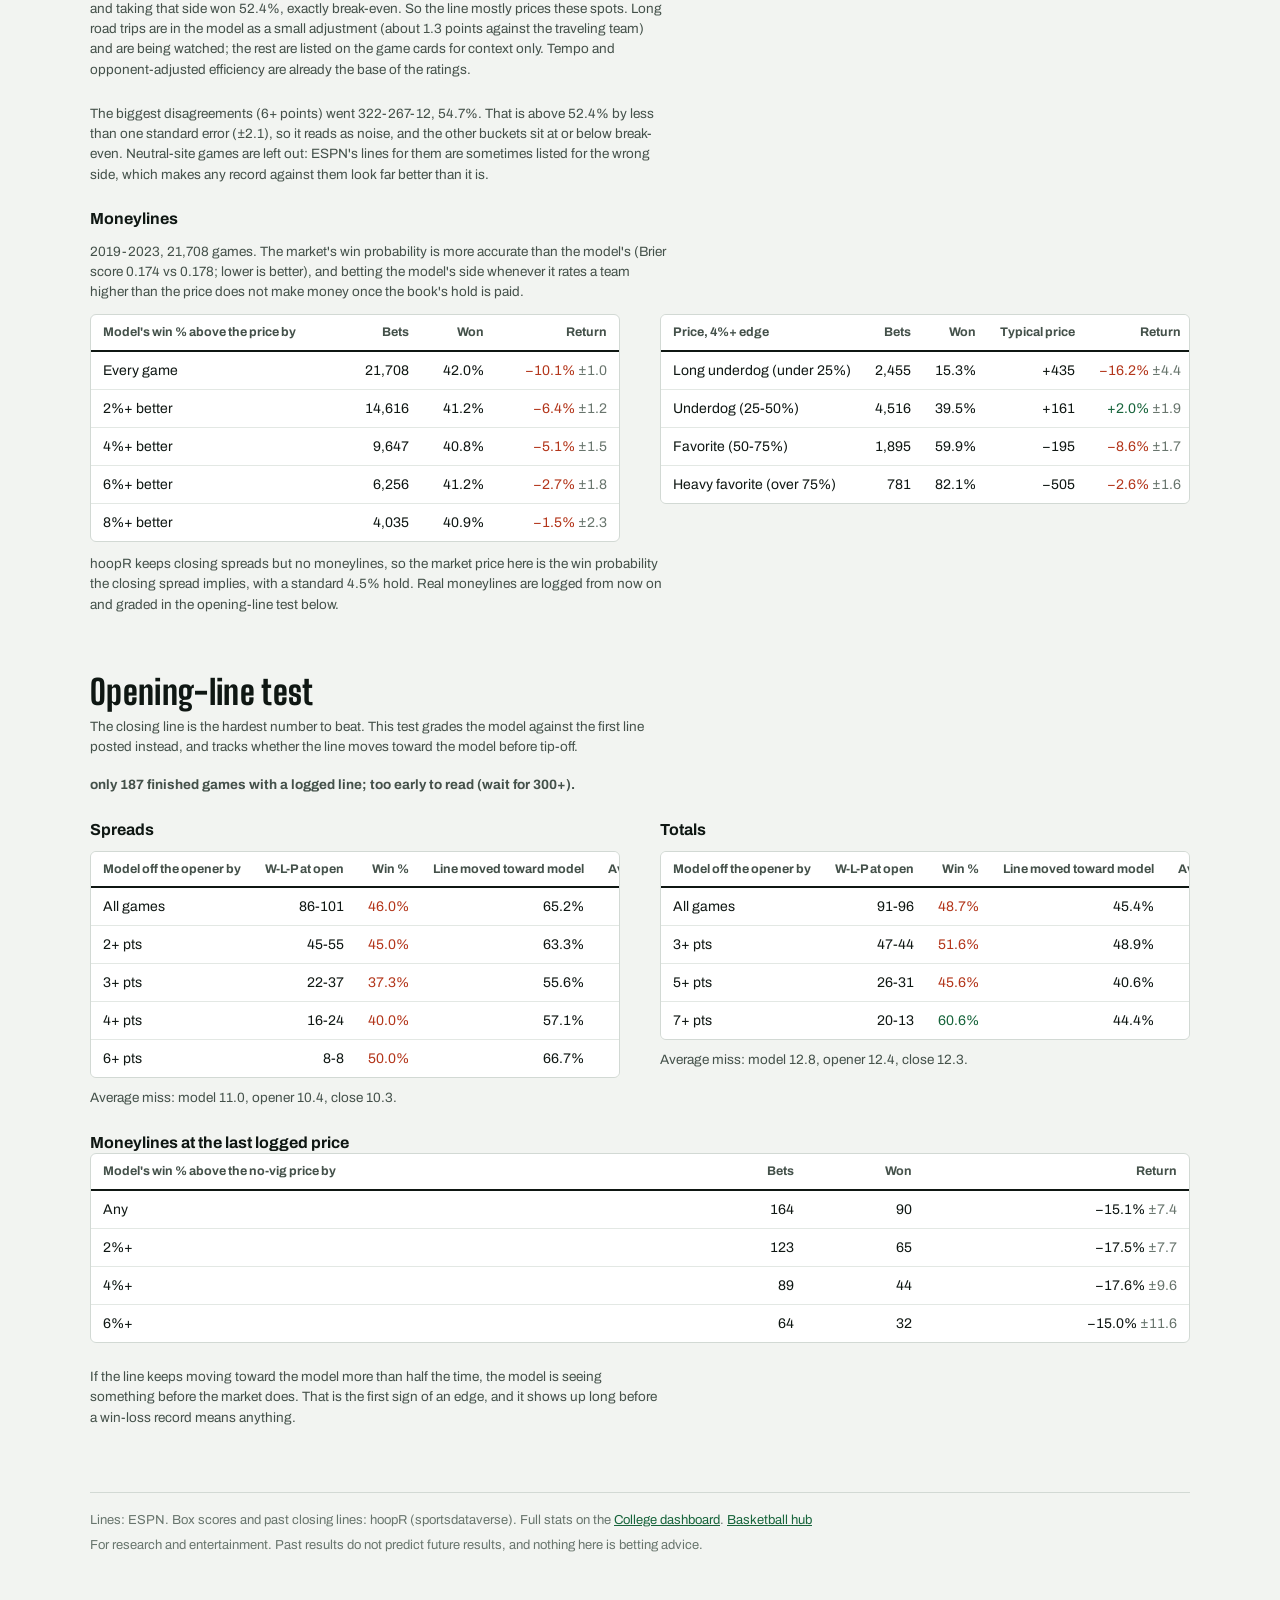
==== commit dd6e21d8: "Load the site bar on every page Co-Authored-By: Claude Fable 5.2 <noreply@anthropic.com> Claude-Sess" ====
--- a/docs/cbb/index.html
+++ b/docs/cbb/index.html
@@ -11,6 +11,7 @@
 <link rel="stylesheet" href="../board.css">
 </head>
 <body>
+<script src="/site-bar.js" data-shell="2"></script>
 <div class="wrap">
   <div class="bar">
     <a class="brand" href="../../"><i aria-hidden="true"></i>College Value Board</a>
--- a/docs/board.css
+++ b/docs/board.css
@@ -125,6 +125,7 @@
 td.l, th.l { text-align: left; }
 td.dim { color: var(--ink-3); }
 td.team { font-weight: 700; }
+tr.hl td { background: var(--raised); }
 .two { display: grid; grid-template-columns: repeat(auto-fit, minmax(min(100%, 440px), 1fr)); gap: 28px 40px; align-items: start; }
 .two > div { display: grid; grid-template-columns: minmax(0, 1fr); gap: 10px; min-width: 0; }
 
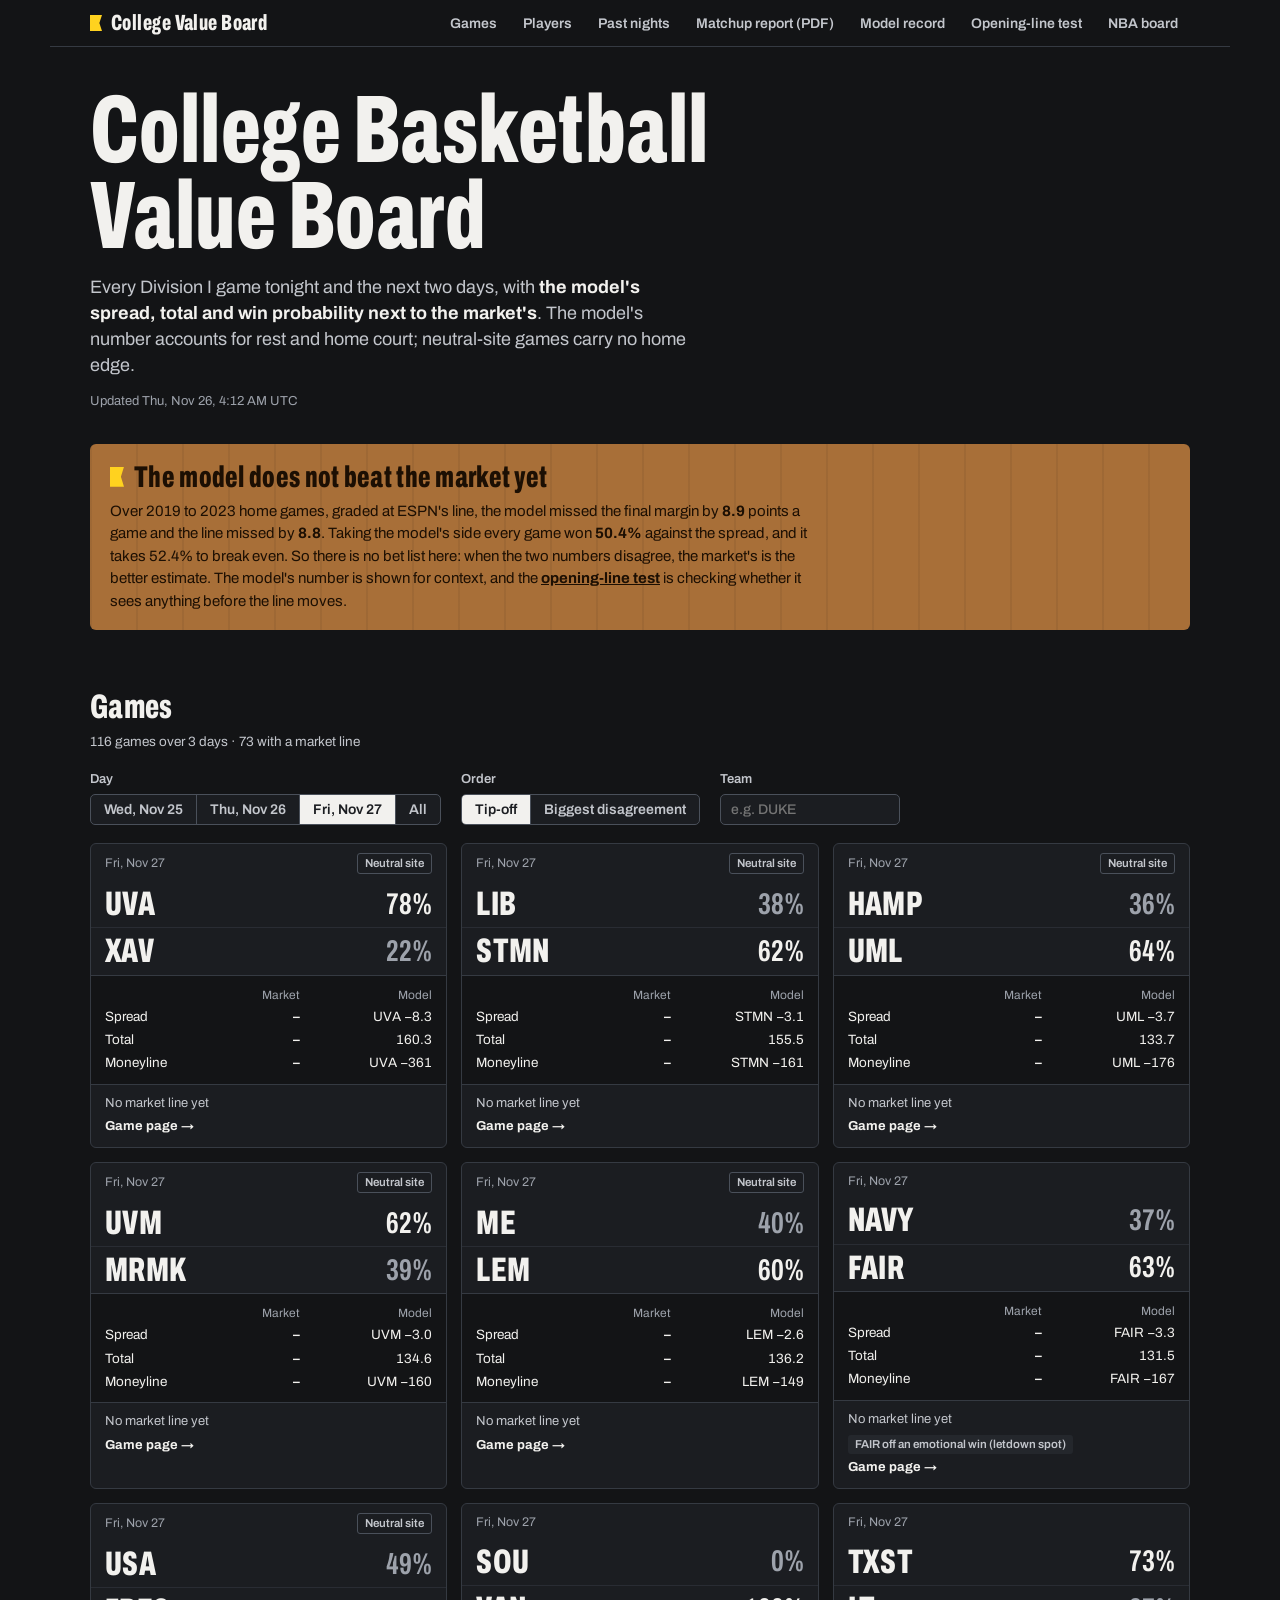
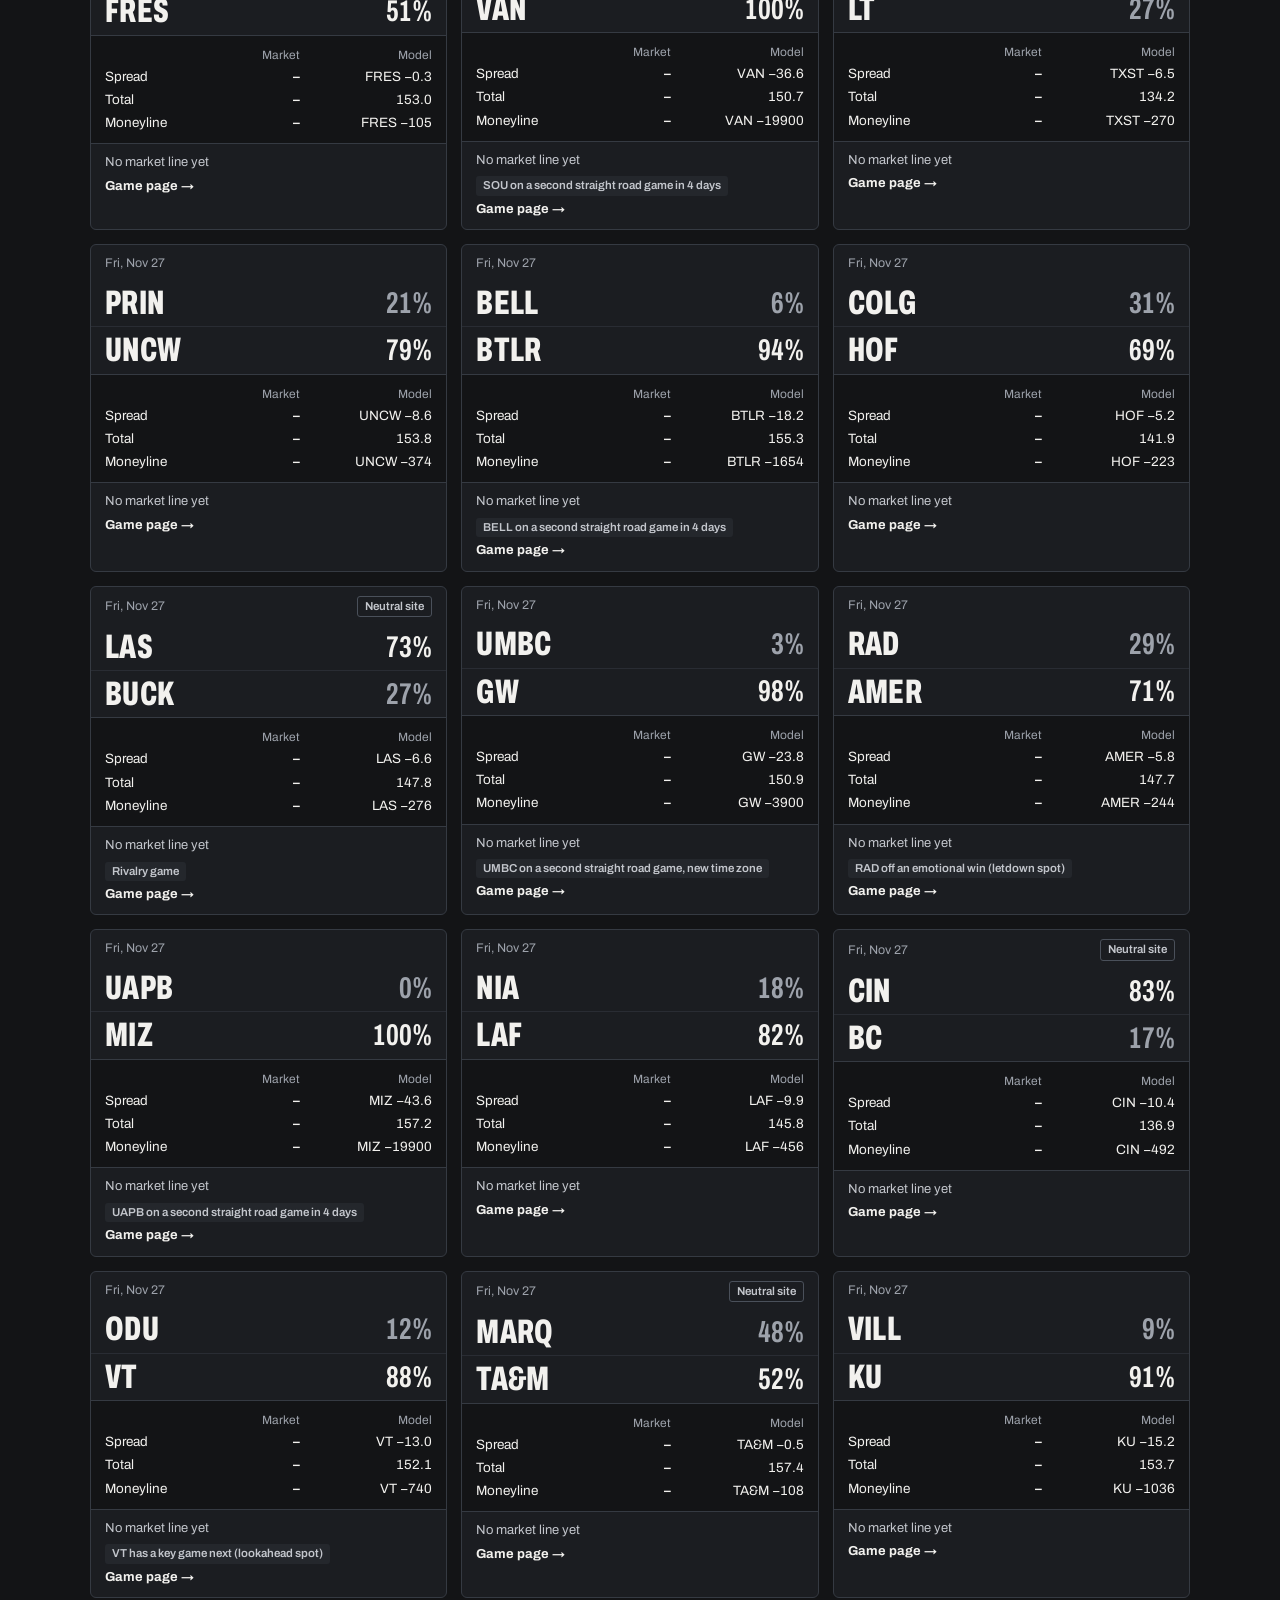
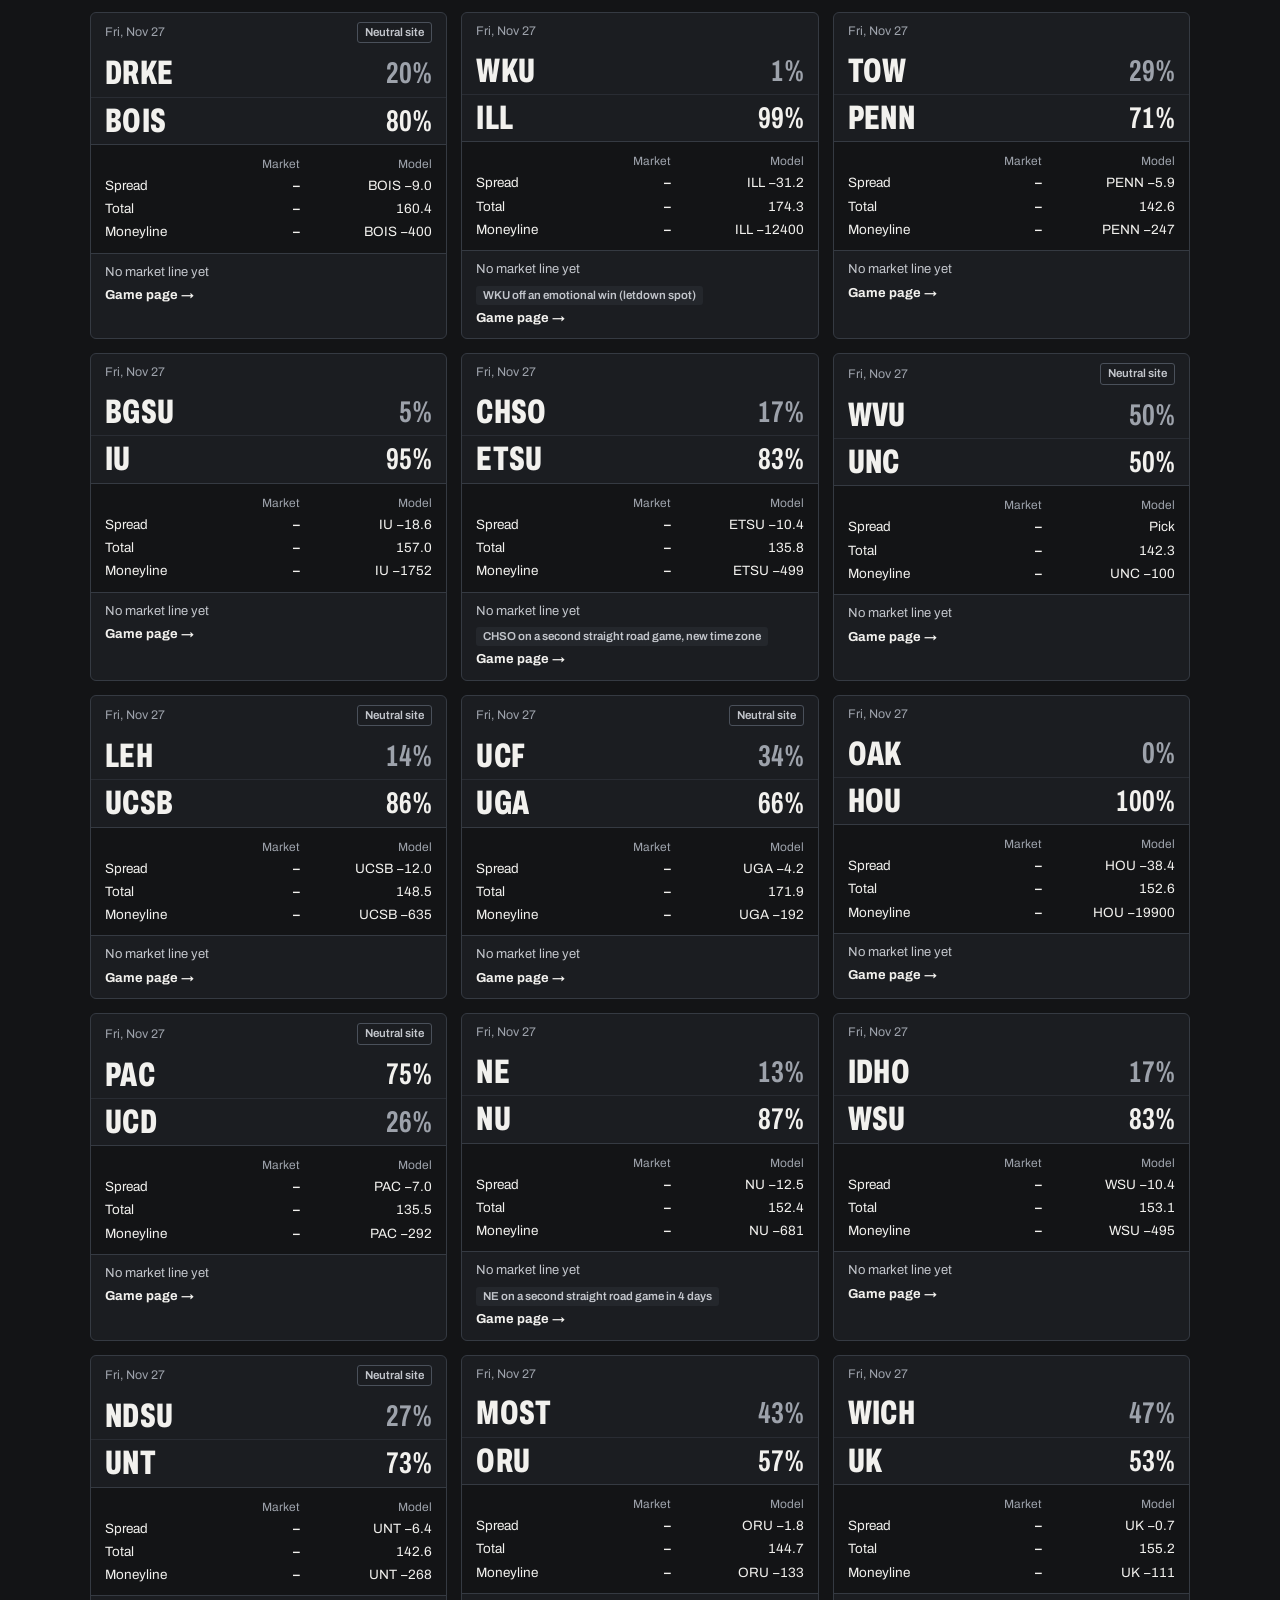
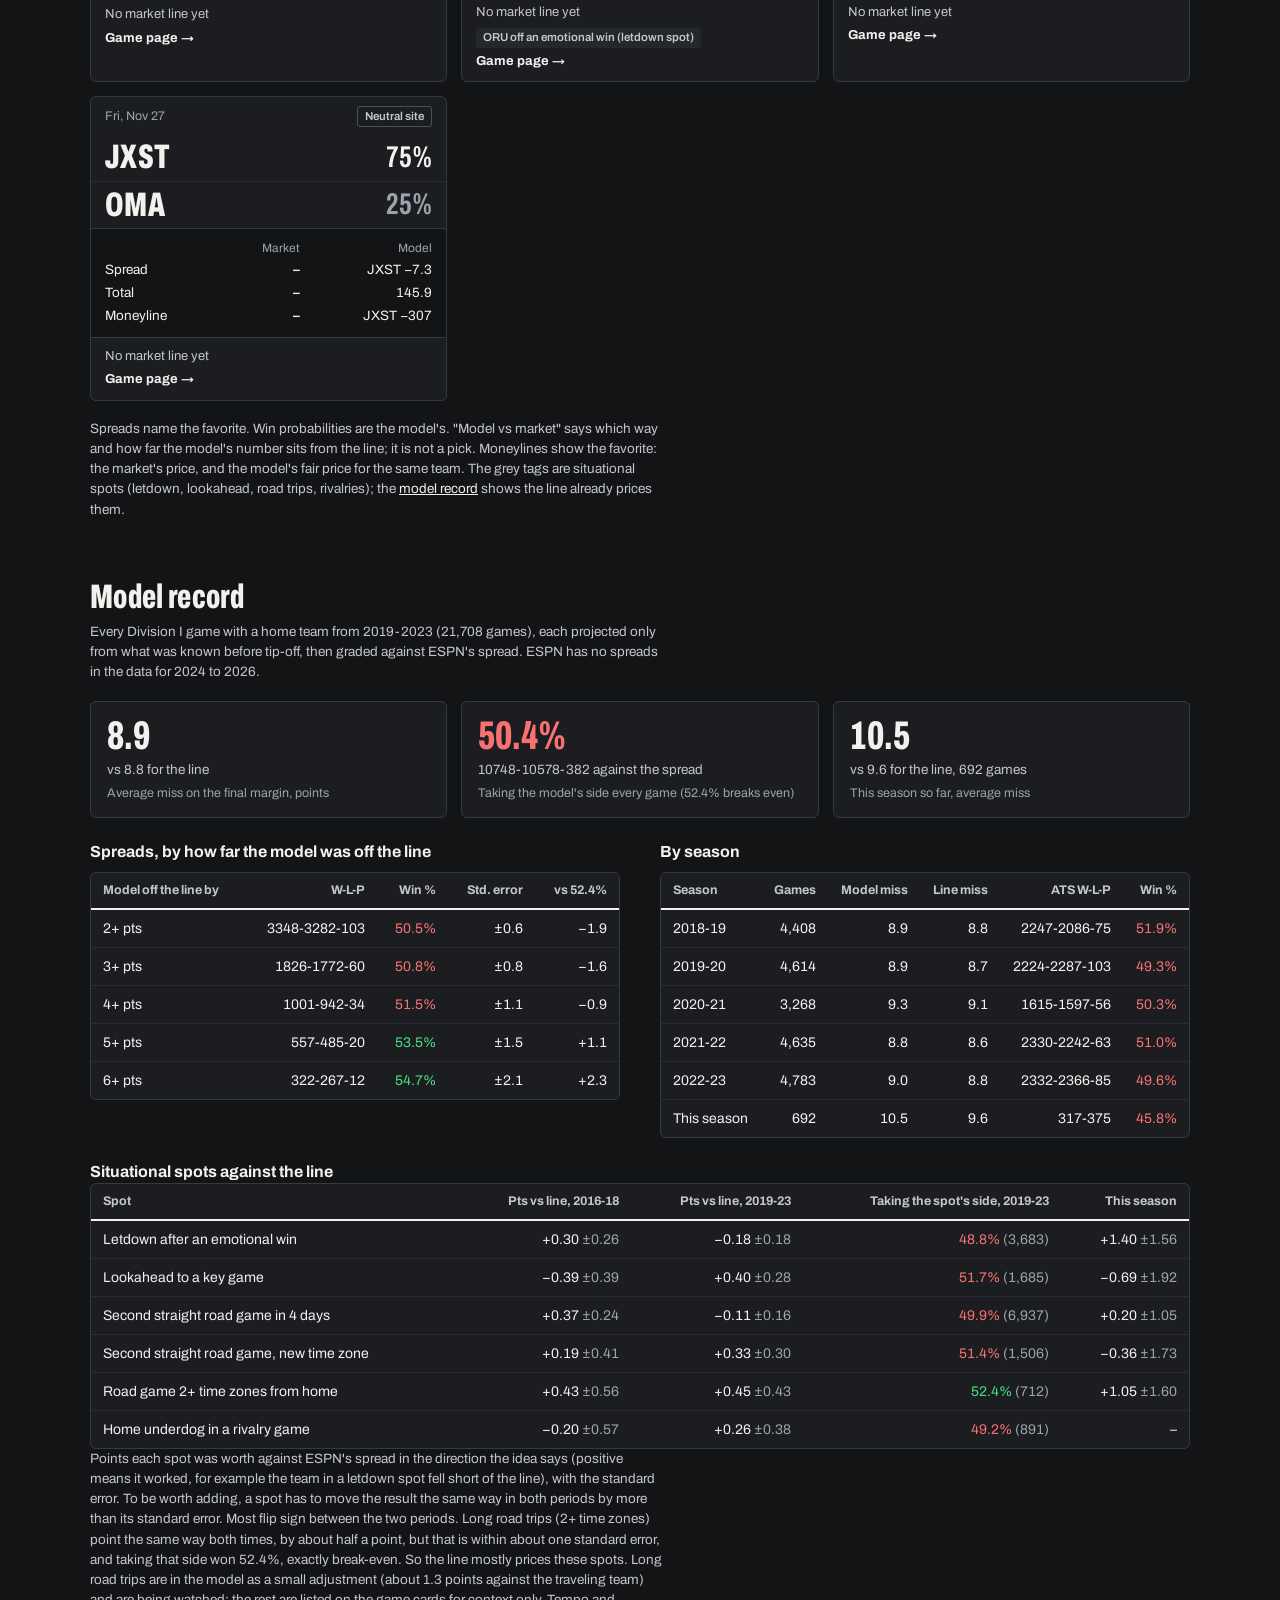
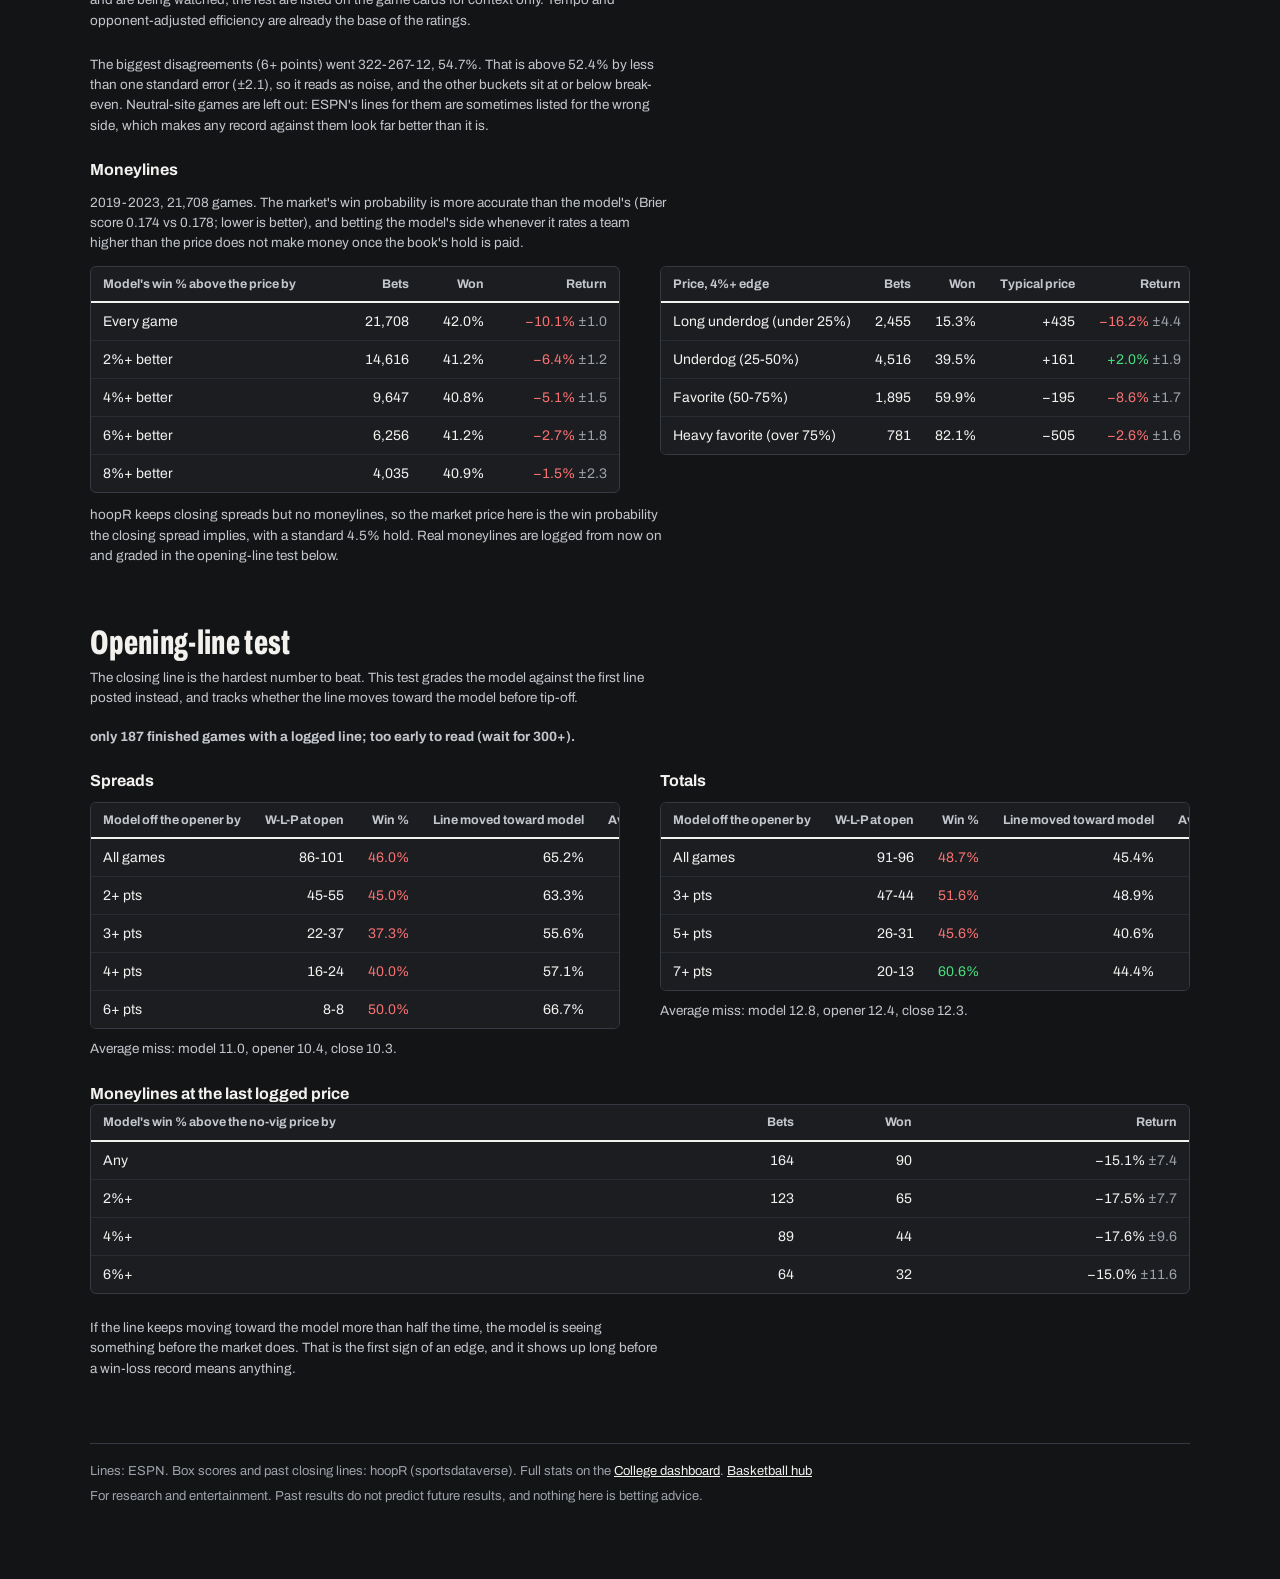
==== commit eda34331: "One site: the basketball value boards go dark Co-Authored-By: Claude Fable 5.2 <noreply@anthropic.co" ====
--- a/docs/cbb/index.html
+++ b/docs/cbb/index.html
@@ -7,7 +7,7 @@
 <meta name="description" content="Every Division I game tonight and the next two days, with the model's spread, total and win probability next to the market's, and a graded record of how the model has done.">
 <link rel="preconnect" href="https://fonts.googleapis.com">
 <link rel="preconnect" href="https://fonts.gstatic.com" crossorigin>
-<link rel="stylesheet" href="https://fonts.googleapis.com/css2?family=Archivo:wdth,wght@62..125,400..800&family=Big+Shoulders+Display:wght@500..900&display=swap">
+<link rel="stylesheet" href="https://fonts.googleapis.com/css2?family=Archivo:wdth,wght@62..125,400..800&display=swap">
 <link rel="stylesheet" href="../board.css">
 </head>
 <body>
@@ -23,7 +23,7 @@
       <li><a href="../reports/cbb/latest.pdf">Matchup report (PDF)</a></li>
       <li><a href="#model">Model record</a></li>
       <li><a href="#openers">Opening-line test</a></li>
-      <li><a href="../nba/">NBA board</a></li>
+      <li class="xboard"><a href="../nba/">NBA board</a></li>
     </ul></nav>
   </div>
 
--- a/docs/board.css
+++ b/docs/board.css
@@ -1,38 +1,32 @@
 /* Basketball value boards. Same tokens, type and layout as the football value boards
    (rhyman7/fb-value-board site/template.html), with the hardwood standing in for the turf. */
 :root {
-  --page: #f2f4f1;  --surface: #ffffff;  --raised: #e7ebe7;
-  --ink: #0f1713;   --ink-2: #44514a;    --ink-3: #68756d;
-  --grid: #e3e8e4;  --axis: #bfc8c2;     --rule: #d2d9d4;
-  --flag: #ffd21f;  --flag-ink: #241d00; --link: #17643b;
-  --wood: #c98b4e;  --wood-ink: #2a1806;
-  --good: #17643b;  --bad: #b3361b;
-  --focus: #17643b;
-  --display: "Big Shoulders Display", "Archivo", "Arial Narrow", sans-serif;
+  /* One site, one look (Nov 26, 2026): the Weekly Gridiron Board's graphite, always (no longer
+     following the device's light or dark setting). The hardwood stays. Print goes back to light. */
+  --page: #131416;  --surface: #1b1d21;  --raised: #24272c;
+  --ink: #f2f1ee;   --ink-2: #c3c6cc;    --ink-3: #9da2ab;
+  --grid: rgba(53, 58, 66, 0.55);  --axis: #4a505a;  --rule: #353a42;
+  --flag: #ffd21f;  --flag-ink: #241d00; --link: #f2f1ee;
+  --wood: #a86f38;  --wood-ink: #1c0f03;
+  --good: #4ade80;  --bad: #f87171;
+  --pos: #5598e7;   --neg: #f87171;
+  --rk1: #9ec5f4; --rk1t: #0c0f13; --rk2: #5598e7; --rk2t: #0c0f13; --rk3: #1c5cab; --rk3t: #ffffff; --rk4: #17355c; --rk4t: #dfe8f3;
+  --focus: #ffd21f;
+  --display: "Archivo", "Arial Narrow", "Helvetica Neue", Arial, sans-serif;
   --sans: "Archivo", "Helvetica Neue", Arial, system-ui, sans-serif;
   --gutter: clamp(16px, 4vw, 40px);
+  color-scheme: dark;
 }
-@media (prefers-color-scheme: dark) {
-  :root:not([data-theme="light"]) {
-    --page: #0a0e0c;  --surface: #121815;  --raised: #1d2621;
-    --ink: #eef3ef;   --ink-2: #b3bfb8;    --ink-3: #85938b;
-    --grid: #222c26;  --axis: #3a463f;     --rule: #29342d;
-    --flag: #ffd21f;  --flag-ink: #241d00; --link: #74d19b;
-    --wood: #a86f38;  --wood-ink: #1c0f03;
-    --good: #74d19b;  --bad: #f08a6c;
-    --focus: #ffd21f;
-    color-scheme: dark;
+@media print {
+  :root {
+    --page: #ffffff;  --surface: #ffffff;  --raised: #e7ebe7;
+    --ink: #0f1713;   --ink-2: #44514a;    --ink-3: #68756d;
+    --grid: #e3e8e4;  --axis: #bfc8c2;     --rule: #d2d9d4;
+    --link: #17643b;  --wood: #c98b4e;  --wood-ink: #2a1806;
+    --good: #17643b;  --bad: #b3361b;  --pos: #2a78d6;  --neg: #eb6834;
+    --rk1: #184f95; --rk1t: #ffffff; --rk2: #2a78d6; --rk2t: #ffffff; --rk3: #9ec5f4; --rk3t: #10151c; --rk4: #dbe9fb; --rk4t: #10151c;
+    color-scheme: light;
   }
-}
-:root[data-theme="dark"] {
-  --page: #0a0e0c;  --surface: #121815;  --raised: #1d2621;
-  --ink: #eef3ef;   --ink-2: #b3bfb8;    --ink-3: #85938b;
-  --grid: #222c26;  --axis: #3a463f;     --rule: #29342d;
-  --flag: #ffd21f;  --flag-ink: #241d00; --link: #74d19b;
-  --wood: #a86f38;  --wood-ink: #1c0f03;
-  --good: #74d19b;  --bad: #f08a6c;
-  --focus: #ffd21f;
-  color-scheme: dark;
 }
 *, *::before, *::after { box-sizing: border-box; }
 [hidden] { display: none !important; }
@@ -42,8 +36,8 @@
 a { color: var(--link); }
 :focus-visible { outline: 2px solid var(--focus); outline-offset: 2px; border-radius: 3px; }
 
-h1 { font: 800 clamp(56px, 12vw, 132px)/0.84 var(--display); letter-spacing: 0.005em; }
-h2 { font: 800 34px/1 var(--display); letter-spacing: 0.01em; text-wrap: balance; }
+h1 { font: 800 extra-condensed clamp(56px, 9vw, 96px)/0.9 var(--display); letter-spacing: 0.005em; }
+h2 { font: 800 extra-condensed 34px/1 var(--display); letter-spacing: 0.01em; text-wrap: balance; }
 h3 { font-size: 16px; line-height: 1.3; font-weight: 700; }
 .lede { font-size: 18px; line-height: 1.45; max-width: 60ch; color: var(--ink-2); }
 .lede strong { color: var(--ink); font-weight: 700; }
@@ -54,8 +48,11 @@
 /* ---- top bar ---- */
 .bar { position: sticky; top: env(safe-area-inset-top, 0px); z-index: 5; background: var(--page); border-bottom: 1px solid var(--rule);
   margin-inline: calc(-1 * var(--gutter)); padding-inline: var(--gutter); display: flex; align-items: stretch; justify-content: space-between; gap: 0 24px; flex-wrap: wrap; }
-.brand { display: inline-flex; align-items: center; gap: 9px; padding-block: 12px; font: 800 22px/1 var(--display); letter-spacing: 0.02em; color: var(--ink); text-decoration: none; }
+.brand { display: inline-flex; align-items: center; gap: 9px; padding-block: 12px; font: 800 extra-condensed 22px/1 var(--display); letter-spacing: 0.02em; color: var(--ink); text-decoration: none; }
 .brand i { width: 12px; height: 16px; background: var(--flag); display: block; clip-path: polygon(0 0, 100% 0, 78% 50%, 100% 100%, 0 100%); }
+/* With the shared bar on (html.wgb-shell-on, set by /site-bar.js) the board's name and its link to
+   the other board are not shown: the shared bar has both. The section links stay. */
+html.wgb-shell-on .bar .brand, html.wgb-shell-on nav.sections li.xboard { display: none; }
 nav.sections { display: flex; overflow-x: auto; min-width: 0; max-width: 100%; }
 @media (max-width: 760px) { nav.sections { flex: 1 1 100%; margin-inline: calc(-1 * var(--gutter)); padding-inline: calc(var(--gutter) - 12px); max-width: none; width: calc(100% + 2 * var(--gutter)); } }
 nav.sections ul { list-style: none; display: flex; gap: 2px; padding: 0; margin: 0; white-space: nowrap; }
@@ -94,9 +91,9 @@
 .bug-top { display: flex; justify-content: space-between; align-items: center; gap: 8px; padding: 9px 14px 7px; font-size: 12.5px; color: var(--ink-3); }
 .bug-team { display: grid; grid-template-columns: auto 1fr auto; align-items: center; column-gap: 11px; padding: 7px 14px; }
 .bug-team + .bug-team { border-top: 1px solid var(--grid); }
-.bug-team .code { font: 800 34px/0.95 var(--display); letter-spacing: 0.01em; }
+.bug-team .code { font: 800 extra-condensed 34px/0.95 var(--display); letter-spacing: 0.01em; }
 .bug-team .rec { font-size: 13px; color: var(--ink-3); }
-.bug-team .win { font: 700 30px/0.95 var(--display); color: var(--ink-3); font-variant-numeric: tabular-nums; }
+.bug-team .win { font: 700 extra-condensed 30px/0.95 var(--display); color: var(--ink-3); font-variant-numeric: tabular-nums; }
 .bug-team.fav .win { color: var(--ink); }
 .bug-lines { display: grid; grid-template-columns: auto 1fr 1fr; gap: 3px 14px; font-size: 13.5px; font-variant-numeric: tabular-nums; padding: 10px 14px; border-top: 1px solid var(--rule); background: var(--page); }
 .bug-lines .h { color: var(--ink-3); font-size: 12px; }
@@ -109,7 +106,7 @@
 /* ---- stat tiles ---- */
 .tiles { display: grid; grid-template-columns: repeat(auto-fit, minmax(min(100%, 210px), 1fr)); gap: 14px; }
 .tile { background: var(--surface); border: 1px solid var(--rule); border-radius: 6px; padding: 14px 16px; display: grid; gap: 4px; align-content: start; }
-.tile b { font: 800 40px/1 var(--display); font-variant-numeric: tabular-nums; }
+.tile b { font: 800 extra-condensed 40px/1 var(--display); font-variant-numeric: tabular-nums; }
 .tile .vs { font-size: 13.5px; color: var(--ink-2); }
 .tile .lab { font-size: 12.5px; color: var(--ink-3); }
 .below { color: var(--bad); } .above { color: var(--good); }
@@ -142,9 +139,9 @@
 .gh { display: grid; background: var(--surface); border: 1px solid var(--rule); border-radius: 6px; }
 .gh-team { display: grid; grid-template-columns: auto 1fr auto; align-items: center; column-gap: 16px; padding: 10px clamp(14px, 3vw, 28px); }
 .gh-team + .gh-team { border-top: 1px solid var(--grid); }
-.gh-team .code { font: 800 clamp(40px, 7vw, 72px)/0.92 var(--display); }
+.gh-team .code { font: 800 extra-condensed clamp(40px, 7vw, 72px)/0.92 var(--display); }
 .gh-team .rec { font-size: 13.5px; color: var(--ink-3); }
-.gh-team .win { font: 700 clamp(34px, 5vw, 56px)/1 var(--display); color: var(--ink-3); font-variant-numeric: tabular-nums; }
+.gh-team .win { font: 700 extra-condensed clamp(34px, 5vw, 56px)/1 var(--display); color: var(--ink-3); font-variant-numeric: tabular-nums; }
 .gh-team.fav .win { color: var(--ink); }
 .caveat.slim { padding: 10px 16px; background-image: none; }
 .caveat.slim p { font-size: 14px; }
@@ -156,10 +153,10 @@
 .contrib .cap { font-size: 12px; color: var(--ink-3); }
 .cbar { position: relative; height: 12px; background: linear-gradient(var(--axis), var(--axis)) center / 1px 100% no-repeat; }
 .cbar i { position: absolute; top: 0; bottom: 0; border-radius: 2px; }
-.cbar i.pos { background: #2a78d6; } .cbar i.neg { background: #eb6834; }
+.cbar i.pos { background: var(--pos); } .cbar i.neg { background: var(--neg); }
 .rk { display: inline-block; min-width: 28px; padding: 0 5px; border-radius: 4px; text-align: center; font-weight: 700; font-size: 12px; margin-left: 6px; border: 1px solid transparent; }
-.rk.q1 { background: #184f95; color: #fff; } .rk.q2 { background: #2a78d6; color: #fff; }
-.rk.q3 { background: #9ec5f4; color: #10151c; } .rk.q4 { background: #dbe9fb; color: #10151c; }
+.rk.q1 { background: var(--rk1); color: var(--rk1t); } .rk.q2 { background: var(--rk2); color: var(--rk2t); }
+.rk.q3 { background: var(--rk3); color: var(--rk3t); } .rk.q4 { background: var(--rk4); color: var(--rk4t); }
 .rk.q5 { border-color: var(--axis); color: var(--ink-2); }
 td.w { font-weight: 700; }
 .cbar.u { background: none; }
